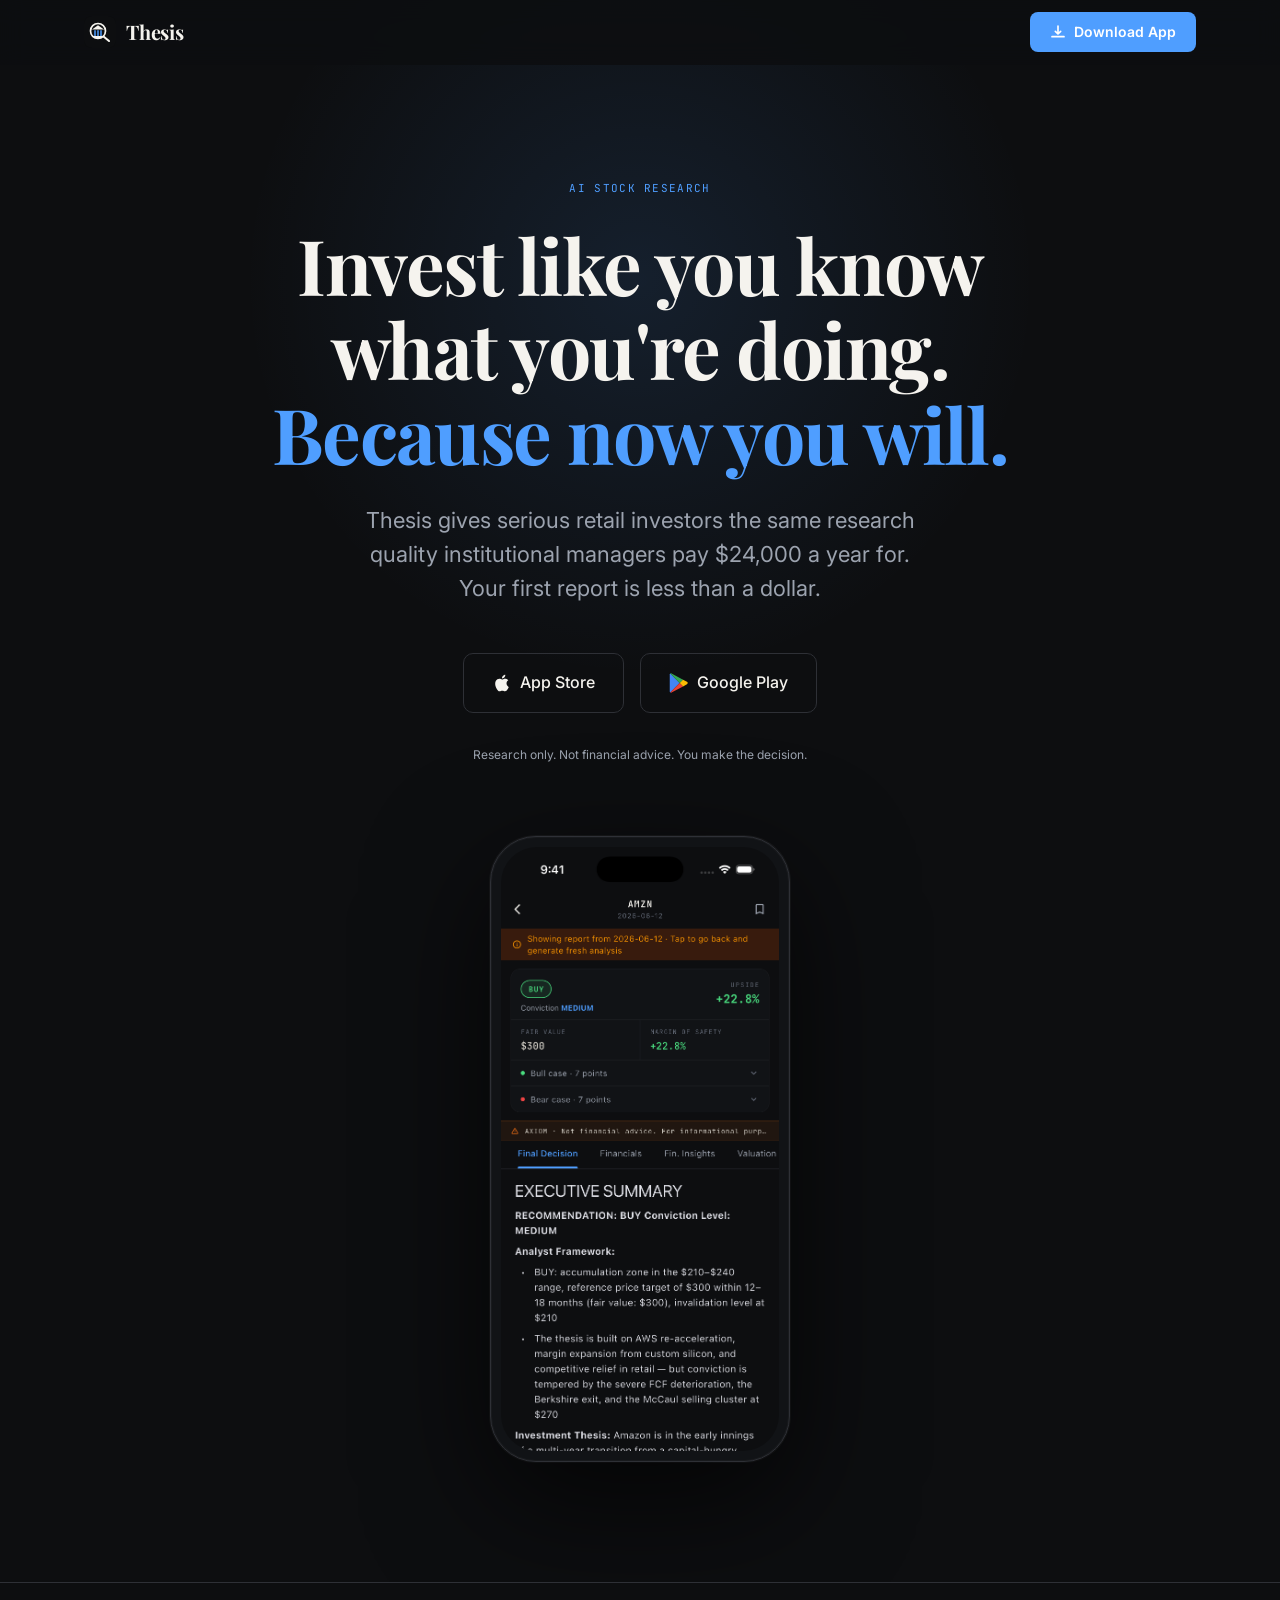
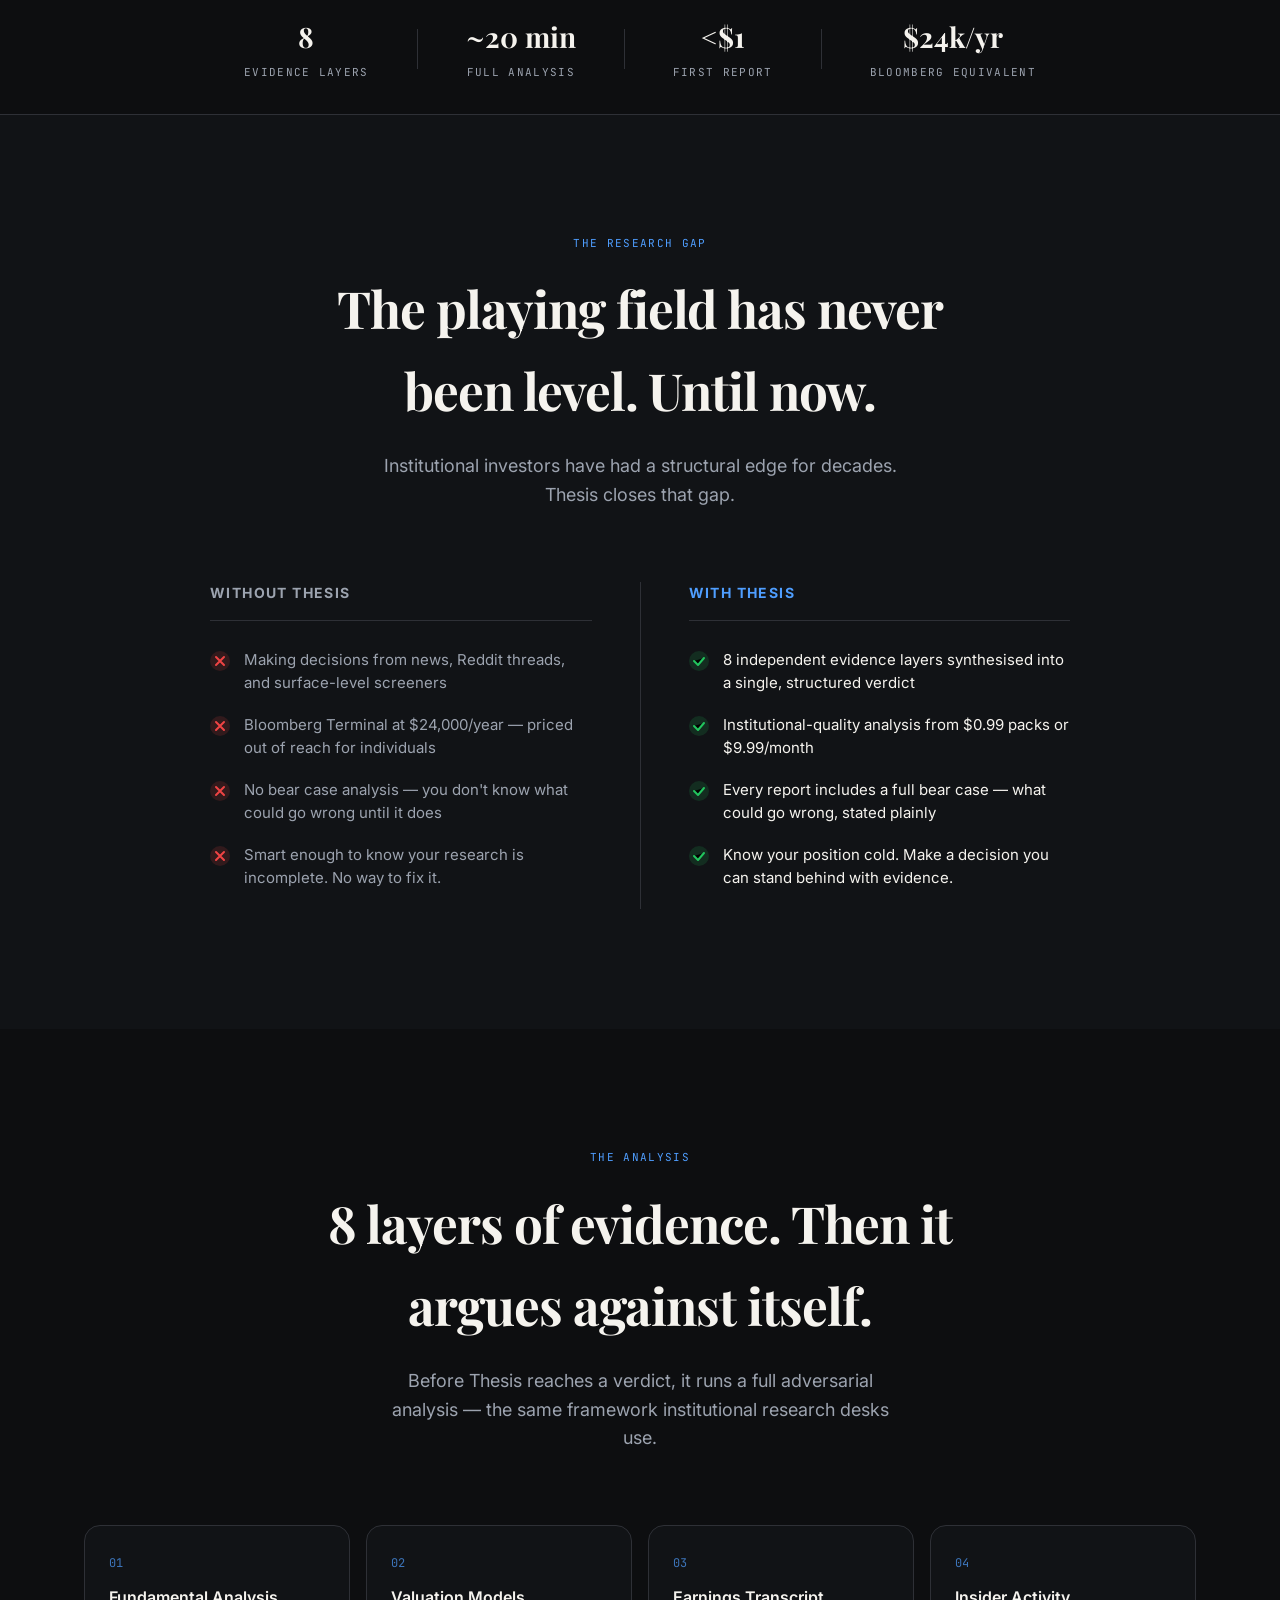
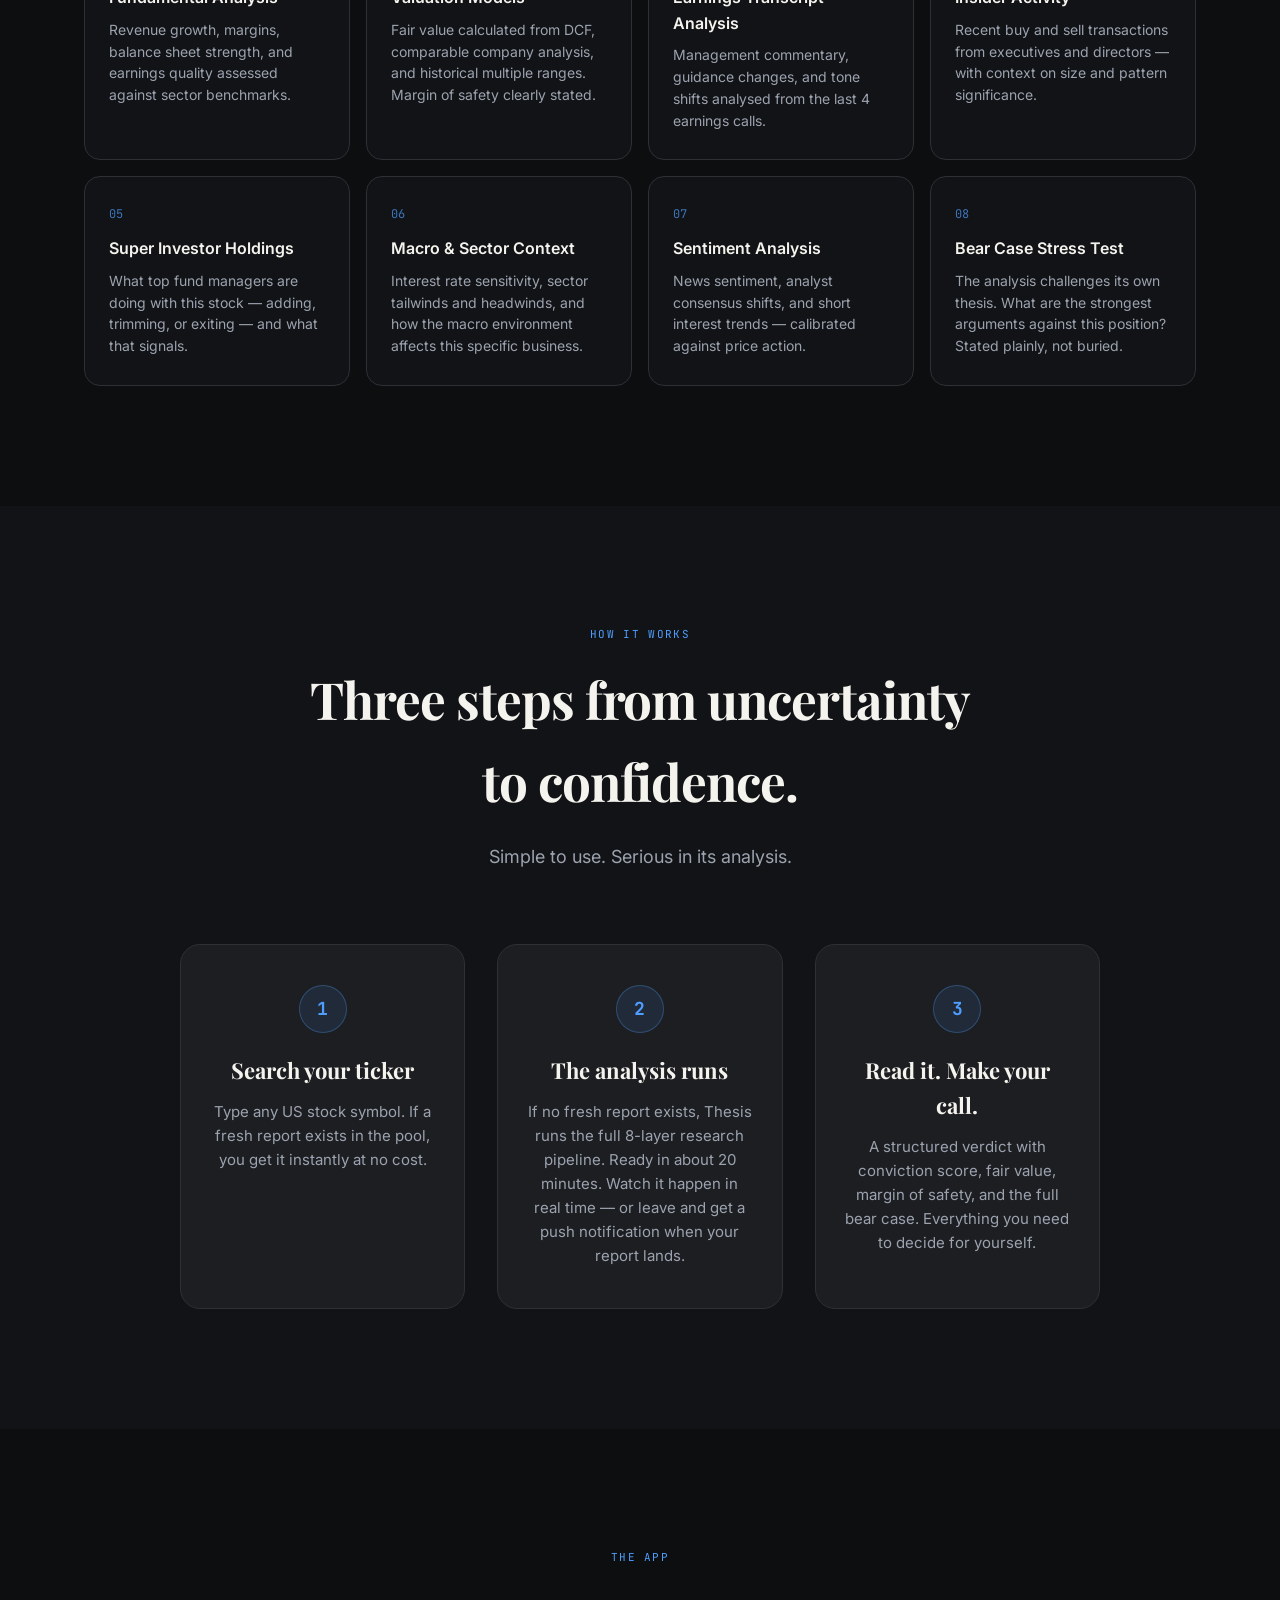
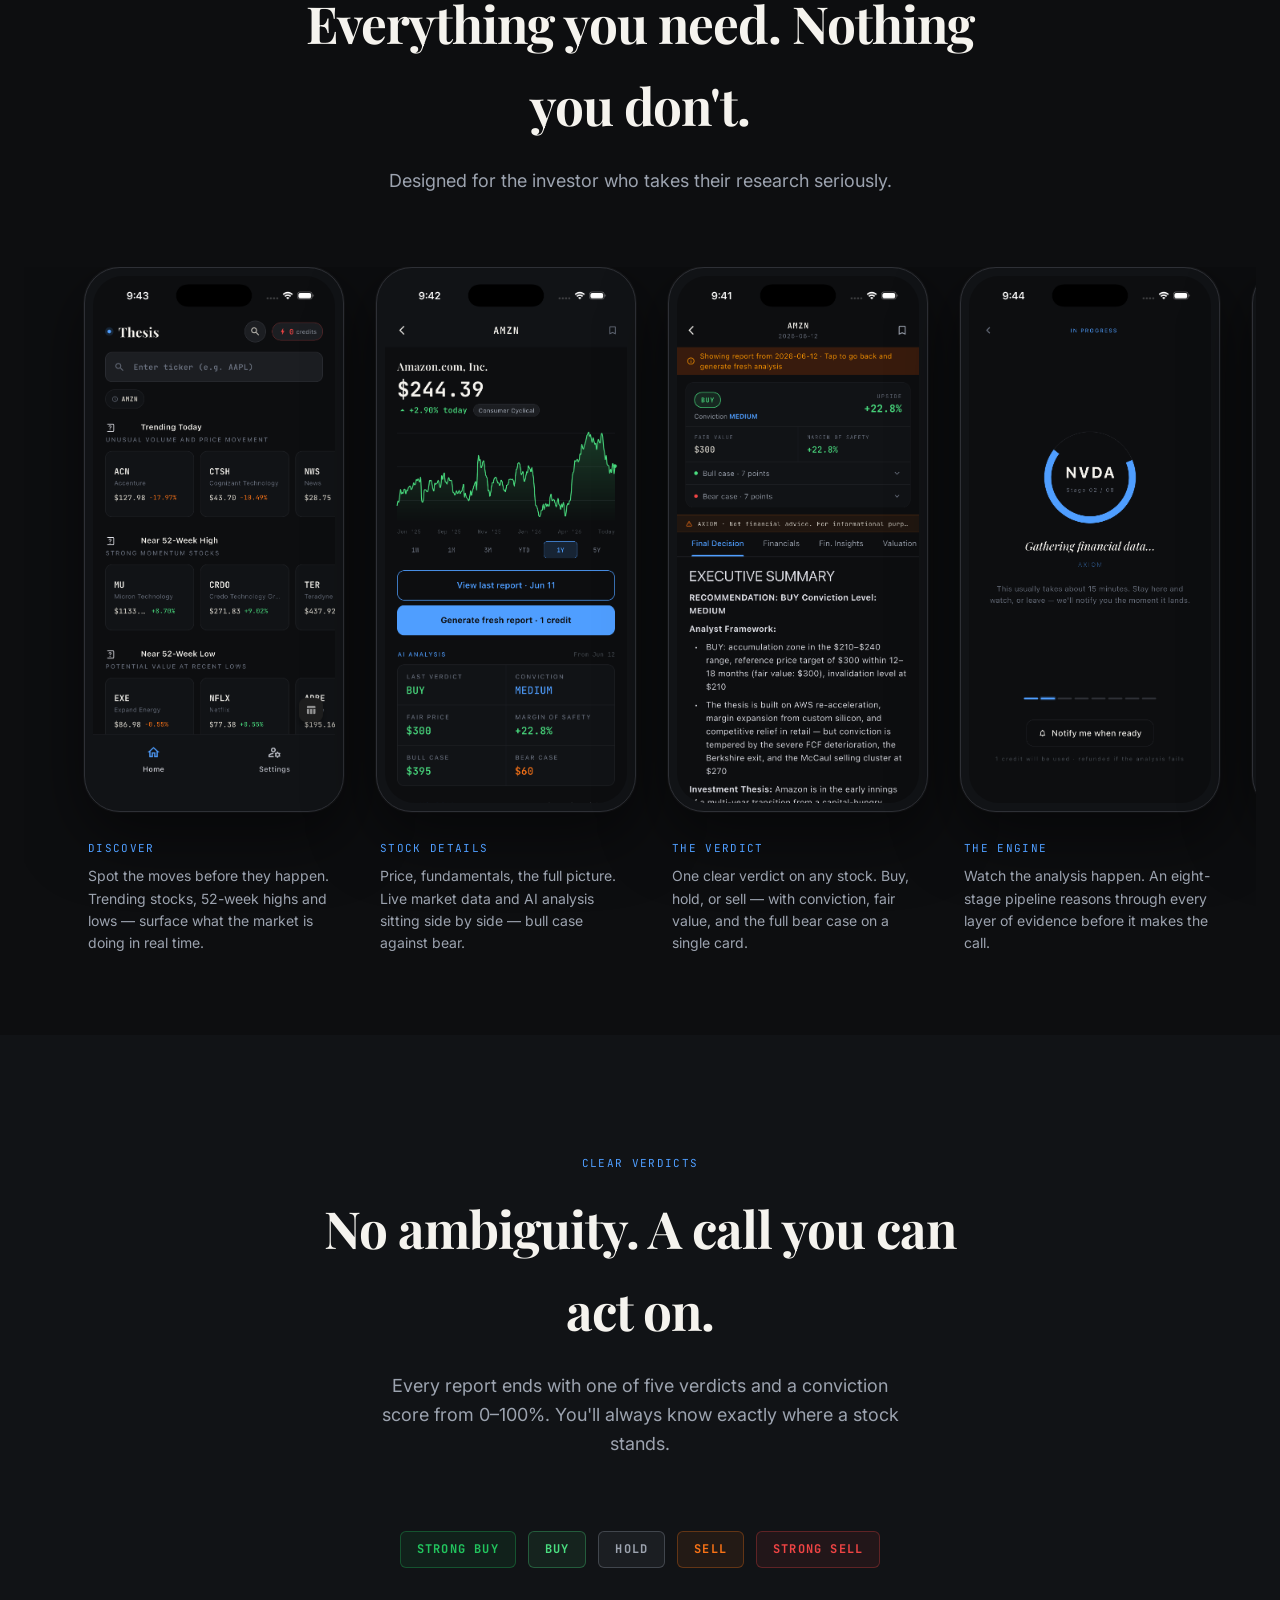
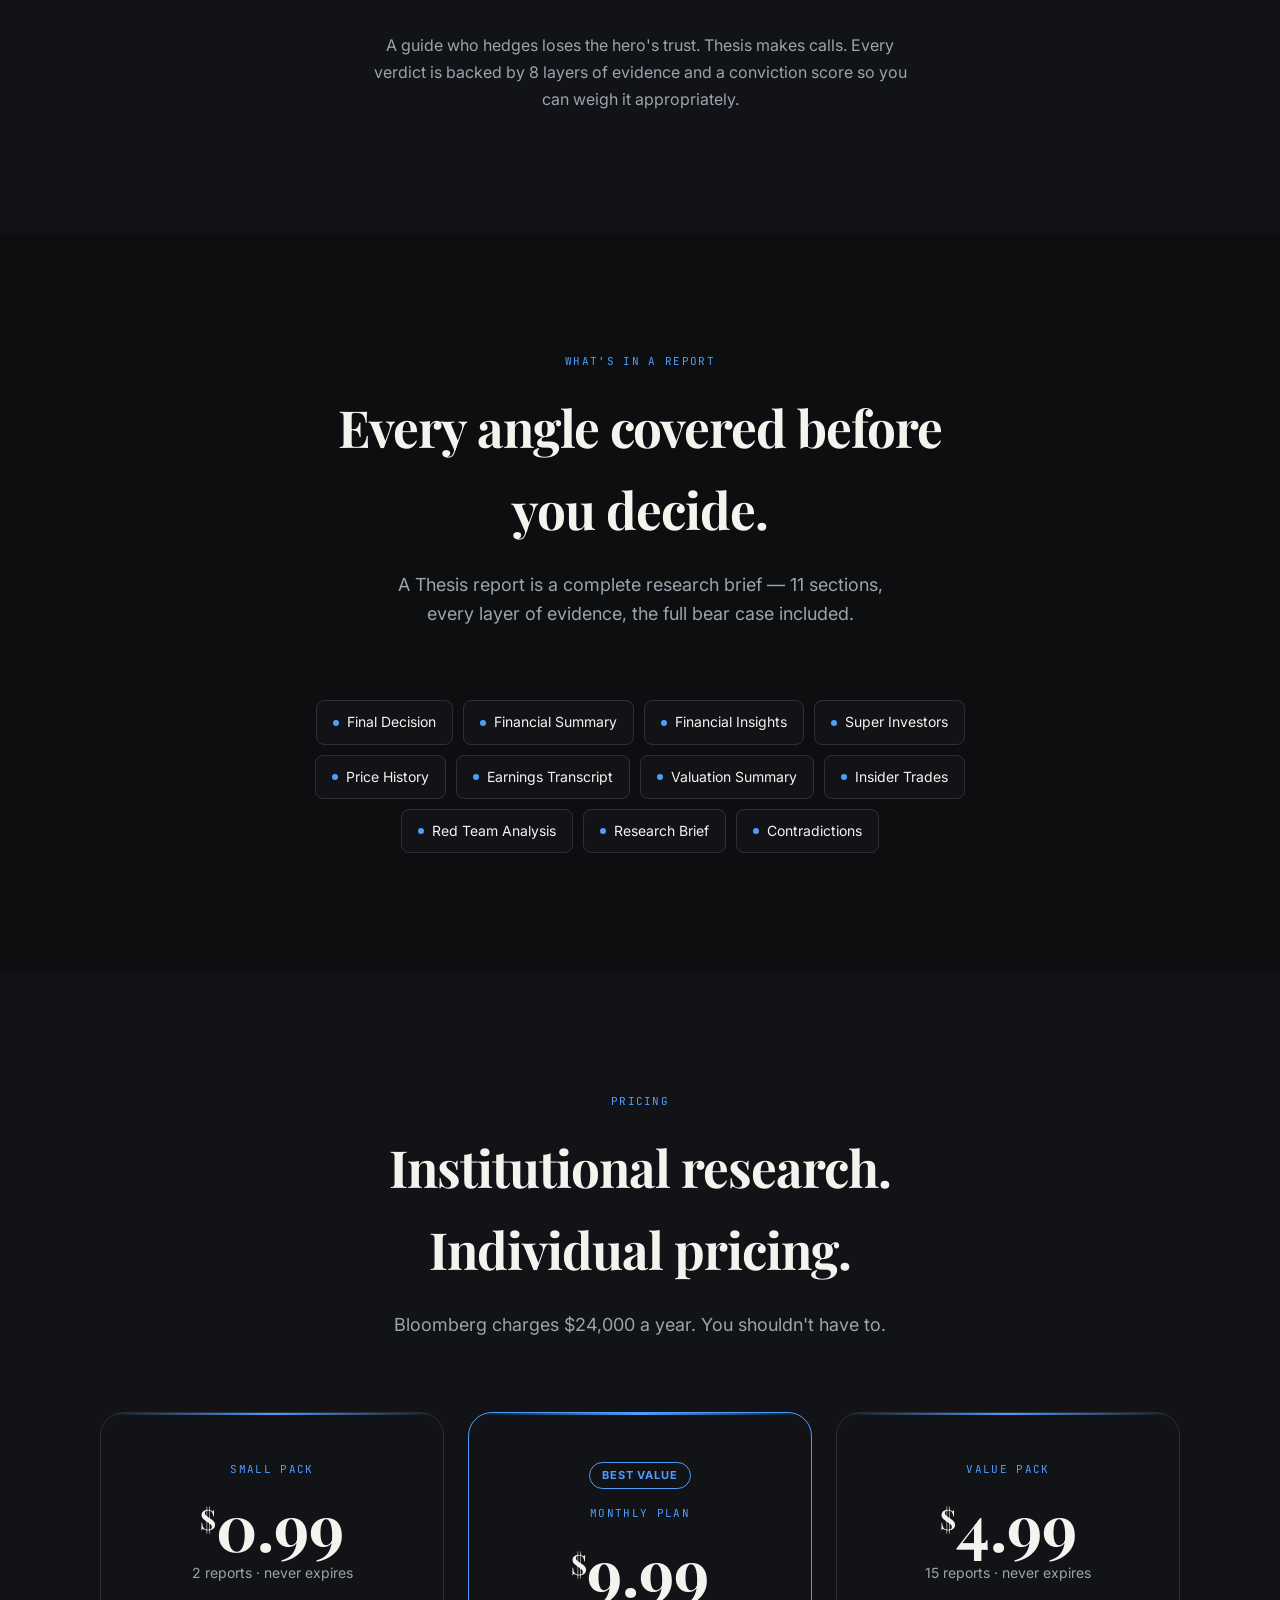
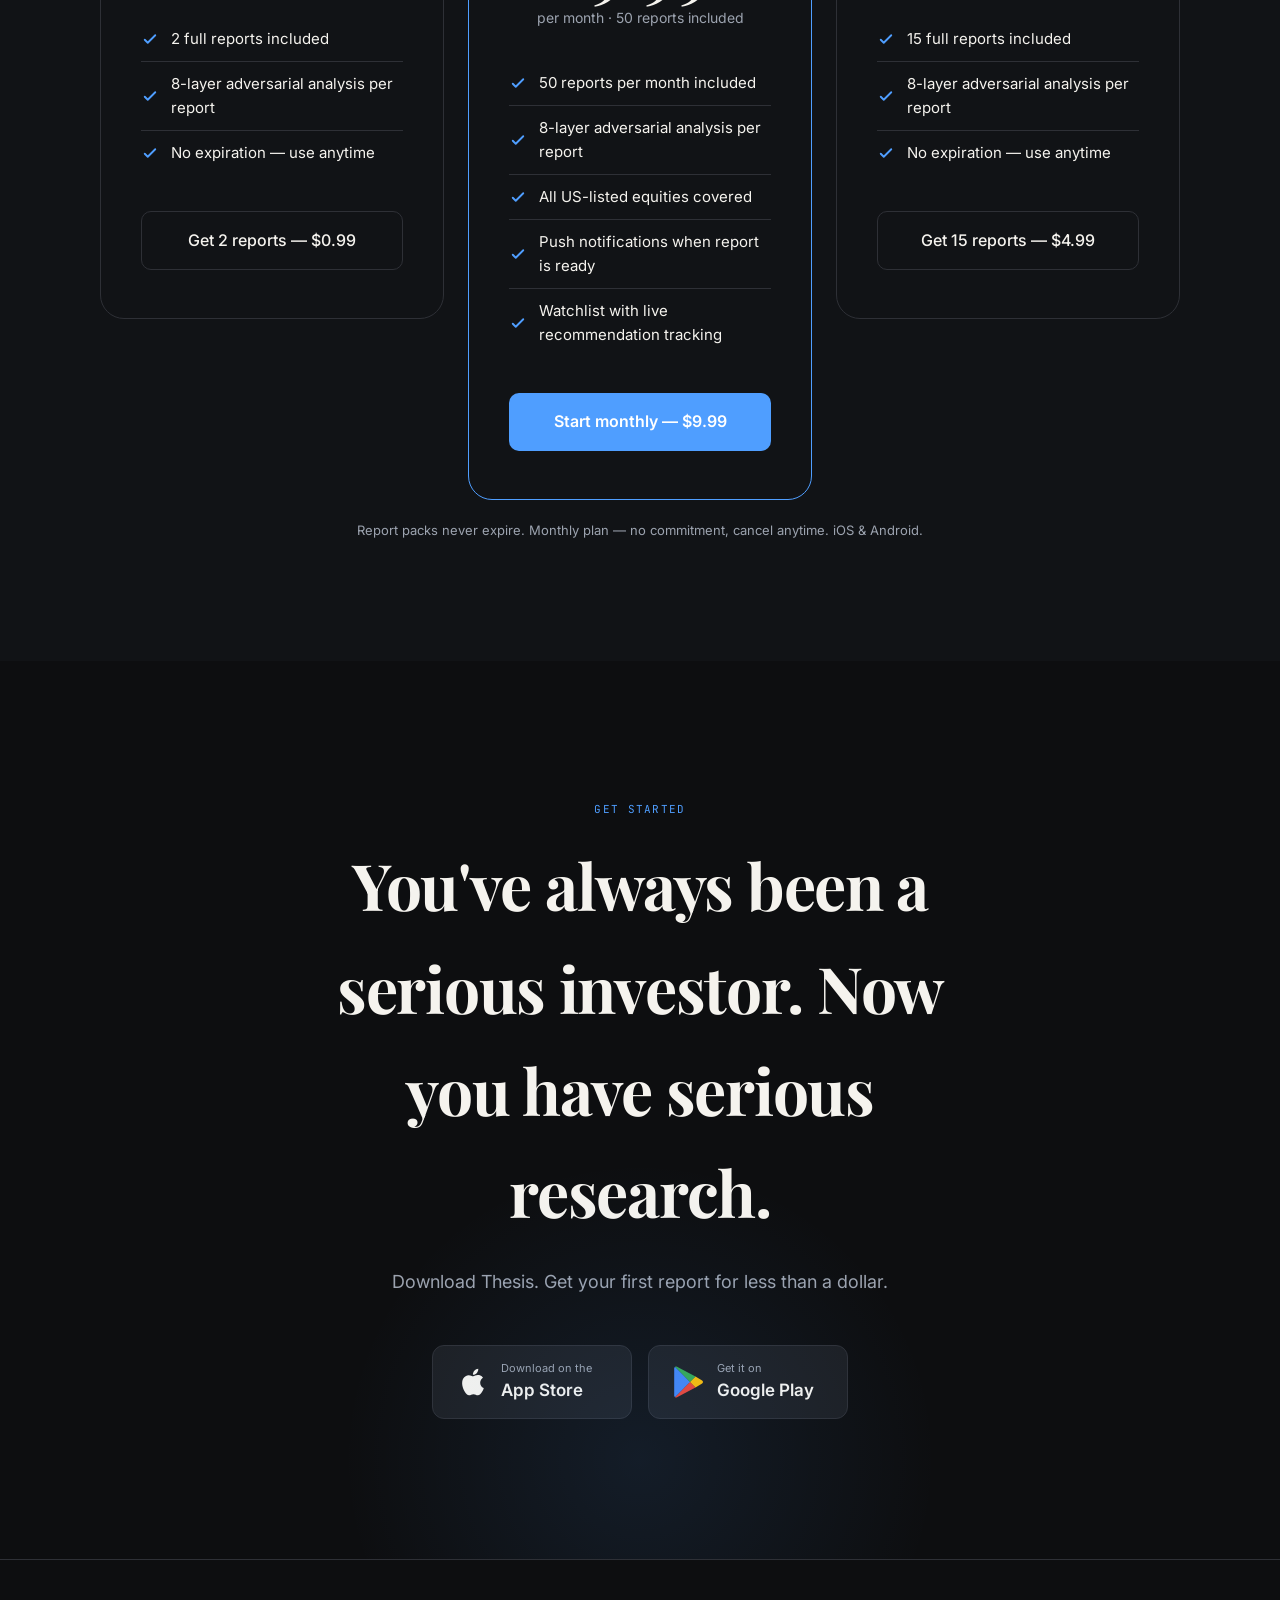
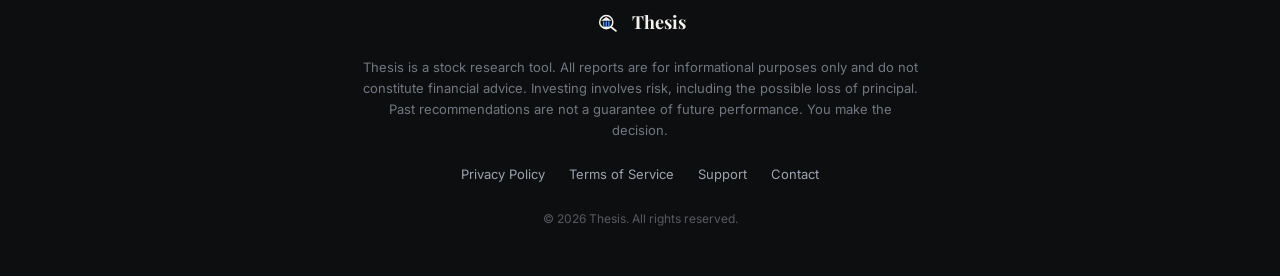
==== index.html @ 8ee2591d "Update email" ====
<!DOCTYPE html>
<html lang="en">
<head>
  <meta charset="UTF-8" />
  <meta name="viewport" content="width=device-width, initial-scale=1.0" />

  <!-- SEO -->
  <title>Thesis — AI Stock Research</title>
  <meta name="description" content="Institutional-quality stock research for serious retail investors. 8 layers of evidence. Clear verdict. Your first report for less than a dollar." />
  <meta name="keywords" content="stock research app, AI stock analysis, equity research, fundamental analysis, stock ratings, investing app" />
  <link rel="canonical" href="https://yourusername.github.io/thesis-app/" />

  <!-- Open Graph -->
  <meta property="og:type"        content="website" />
  <meta property="og:title"       content="Thesis — AI Stock Research" />
  <meta property="og:description" content="The research tool serious investors have been waiting for. Institutional-quality analysis, at a price that makes sense." />
  <meta property="og:image"       content="assets/og-image.png" />

  <!-- Twitter Card -->
  <meta name="twitter:card"        content="summary_large_image" />
  <meta name="twitter:title"       content="Thesis — AI Stock Research" />
  <meta name="twitter:description" content="8 layers of evidence. Clear BUY/SELL verdict. Your first report for less than a dollar." />

  <!-- Fonts -->
  <link rel="preconnect" href="https://fonts.googleapis.com" />
  <link rel="preconnect" href="https://fonts.gstatic.com" crossorigin />
  <link href="https://fonts.googleapis.com/css2?family=Playfair+Display:wght@700&family=Inter:wght@400;500;600&family=JetBrains+Mono:wght@400;600;700&display=swap" rel="stylesheet" />

  <!-- Styles -->
  <link rel="stylesheet" href="style.css" />

  <!-- Favicon (inline SVG as data URI) -->
  <link rel="icon" type="image/svg+xml" href="assets/favicon.svg" />
</head>
<body>

  <!-- ═══════════════════════════════════ NAV ═══════════════════════════════════ -->
  <nav>
    <div class="nav-inner">
      <a href="#" class="nav-logo" aria-label="Thesis home">
        <img src="assets/app-icon.svg" class="logo-icon" alt="Thesis" width="32" height="32" />
        <span class="nav-wordmark">Thesis</span>
      </a>

      <a href="#download" class="nav-cta">
        <svg width="16" height="16" fill="none" viewBox="0 0 24 24" stroke="currentColor" stroke-width="2.5">
          <path d="M12 3v12m0 0-4-4m4 4 4-4M3 19h18" stroke-linecap="round" stroke-linejoin="round"/>
        </svg>
        <span>Download App</span>
      </a>
    </div>
  </nav>

  <!-- ═══════════════════════════════════ HERO ═══════════════════════════════════ -->
  <section class="hero">
    <div class="hero-glow" aria-hidden="true"></div>

    <div class="hero-label label animate-fade-up">AI Stock Research</div>

    <h1 class="animate-fade-up delay-1">
      Invest like you know<br />
      what you're doing.<br />
      <em>Because now you will.</em>
    </h1>

    <p class="hero-sub animate-fade-up delay-2">
      Thesis gives serious retail investors the same research quality
      institutional managers pay $24,000 a year for.
      Your first report is less than a dollar.
    </p>

    <div class="hero-actions animate-fade-up delay-3">
      <a href="https://apps.apple.com/us/app/thesis-ai-stock-research/id6782422725" class="btn-secondary">
        <svg width="20" height="20" viewBox="0 0 24 24" fill="#F5F3EE">
          <path d="M18.71 19.5c-.83 1.24-1.71 2.45-3.05 2.47-1.34.03-1.77-.79-3.29-.79-1.53 0-2 .77-3.27.82-1.31.05-2.3-1.32-3.14-2.53C4.25 17 2.94 12.45 4.7 9.39c.87-1.52 2.43-2.48 4.12-2.51 1.28-.02 2.5.87 3.29.87.78 0 2.26-1.07 3.8-.91.65.03 2.47.26 3.64 1.98-.09.06-2.17 1.28-2.15 3.81.03 3.02 2.65 4.03 2.68 4.04-.03.07-.42 1.44-1.38 2.83M13 3.5c.73-.83 1.94-1.46 2.94-1.5.13 1.17-.34 2.35-1.04 3.19-.69.85-1.83 1.51-2.95 1.42-.15-1.15.41-2.35 1.05-3.11z"/>
        </svg>
        App Store
      </a>
      <a href="https://play.google.com/store/apps/details?id=com.stockanalyzer.stock_analyzer_ai" class="btn-secondary">
        <svg width="20" height="20" viewBox="0 0 24 24" fill="none" xmlns="http://www.w3.org/2000/svg">
          <path d="M1.57 0.55C1.15 0.8 0.88 1.25 0.88 1.8V22.2C0.88 22.75 1.15 23.2 1.57 23.45L12.75 12.12V11.88L1.57 0.55Z" fill="#4285F4"/>
          <path d="M16.75 16.12L12.75 12.12V11.88L16.75 7.88L16.87 7.95L21.55 10.62C22.82 11.35 22.82 12.65 21.55 13.38L16.87 16.05L16.75 16.12Z" fill="#FBBC04"/>
          <path d="M16.87 16.05L12.75 12L1.57 23.45C1.98 23.7 2.52 23.68 3.02 23.39L16.87 16.05Z" fill="#EA4335"/>
          <path d="M16.87 7.95L3.02 0.61C2.52 0.32 1.98 0.3 1.57 0.55L12.75 12L16.87 7.95Z" fill="#34A853"/>
        </svg>
        Google Play
      </a>
    </div>

    <p class="hero-disclaimer animate-fade-up delay-4">
      Research only. Not financial advice. You make the decision.
    </p>

    <!-- Hero Screenshot -->
    <div class="hero-mockup animate-fade-up delay-4">
      <div class="phone-frame">
        <img
          src="assets/screen-01-verdict.png"
          alt="Thesis app — verdict screen showing AMZN BUY with conviction score and fair value"
          class="hero-screenshot"
        />
      </div>
    </div>
  </section>

  <!-- ═══════════════════════════════ PROOF BAND ═══════════════════════════════ -->
  <div class="proof-band">
    <div class="proof-inner">
      <div class="proof-item">
        <div class="proof-value">8</div>
        <div class="label">Evidence Layers</div>
      </div>
      <div class="proof-divider"></div>
      <div class="proof-item">
        <div class="proof-value">~20 min</div>
        <div class="label">Full Analysis</div>
      </div>
      <div class="proof-divider"></div>
      <div class="proof-item">
        <div class="proof-value">&lt;$1</div>
        <div class="label">First Report</div>
      </div>
      <div class="proof-divider"></div>
      <div class="proof-item">
        <div class="proof-value">$24k/yr</div>
        <div class="label">Bloomberg Equivalent</div>
      </div>
    </div>
  </div>

  <!-- ═══════════════════════════════ PROBLEM ═══════════════════════════════ -->
  <section class="problem">
    <div class="container">
      <div class="section-header">
        <div class="label">The Research Gap</div>
        <h2>The playing field has never been level. Until now.</h2>
        <p>Institutional investors have had a structural edge for decades. Thesis closes that gap.</p>
      </div>

      <div class="comparison-grid">
        <div class="comparison-col bad">
          <h3>Without Thesis</h3>

          <div class="comparison-item">
            <svg class="comparison-icon" viewBox="0 0 20 20" fill="#EF4444">
              <circle cx="10" cy="10" r="10" opacity="0.15"/>
              <path d="M6 6l8 8M14 6l-8 8" stroke="#EF4444" stroke-width="2" stroke-linecap="round"/>
            </svg>
            <p>Making decisions from news, Reddit threads, and surface-level screeners</p>
          </div>

          <div class="comparison-item">
            <svg class="comparison-icon" viewBox="0 0 20 20" fill="#EF4444">
              <circle cx="10" cy="10" r="10" opacity="0.15"/>
              <path d="M6 6l8 8M14 6l-8 8" stroke="#EF4444" stroke-width="2" stroke-linecap="round"/>
            </svg>
            <p>Bloomberg Terminal at $24,000/year — priced out of reach for individuals</p>
          </div>

          <div class="comparison-item">
            <svg class="comparison-icon" viewBox="0 0 20 20" fill="#EF4444">
              <circle cx="10" cy="10" r="10" opacity="0.15"/>
              <path d="M6 6l8 8M14 6l-8 8" stroke="#EF4444" stroke-width="2" stroke-linecap="round"/>
            </svg>
            <p>No bear case analysis — you don't know what could go wrong until it does</p>
          </div>

          <div class="comparison-item">
            <svg class="comparison-icon" viewBox="0 0 20 20" fill="#EF4444">
              <circle cx="10" cy="10" r="10" opacity="0.15"/>
              <path d="M6 6l8 8M14 6l-8 8" stroke="#EF4444" stroke-width="2" stroke-linecap="round"/>
            </svg>
            <p>Smart enough to know your research is incomplete. No way to fix it.</p>
          </div>
        </div>

        <div class="comparison-divider"></div>

        <div class="comparison-col good">
          <h3>With Thesis</h3>

          <div class="comparison-item">
            <svg class="comparison-icon" viewBox="0 0 20 20">
              <circle cx="10" cy="10" r="10" fill="#22C55E" opacity="0.15"/>
              <path d="M5 10l4 4 6-7" stroke="#22C55E" stroke-width="2" stroke-linecap="round" stroke-linejoin="round"/>
            </svg>
            <p>8 independent evidence layers synthesised into a single, structured verdict</p>
          </div>

          <div class="comparison-item">
            <svg class="comparison-icon" viewBox="0 0 20 20">
              <circle cx="10" cy="10" r="10" fill="#22C55E" opacity="0.15"/>
              <path d="M5 10l4 4 6-7" stroke="#22C55E" stroke-width="2" stroke-linecap="round" stroke-linejoin="round"/>
            </svg>
            <p>Institutional-quality analysis from $0.99 packs or $9.99/month</p>
          </div>

          <div class="comparison-item">
            <svg class="comparison-icon" viewBox="0 0 20 20">
              <circle cx="10" cy="10" r="10" fill="#22C55E" opacity="0.15"/>
              <path d="M5 10l4 4 6-7" stroke="#22C55E" stroke-width="2" stroke-linecap="round" stroke-linejoin="round"/>
            </svg>
            <p>Every report includes a full bear case — what could go wrong, stated plainly</p>
          </div>

          <div class="comparison-item">
            <svg class="comparison-icon" viewBox="0 0 20 20">
              <circle cx="10" cy="10" r="10" fill="#22C55E" opacity="0.15"/>
              <path d="M5 10l4 4 6-7" stroke="#22C55E" stroke-width="2" stroke-linecap="round" stroke-linejoin="round"/>
            </svg>
            <p>Know your position cold. Make a decision you can stand behind with evidence.</p>
          </div>
        </div>
      </div>
    </div>
  </section>

  <!-- ═══════════════════════════════ LAYERS ═══════════════════════════════ -->
  <section>
    <div class="container">
      <div class="section-header">
        <div class="label">The Analysis</div>
        <h2>8 layers of evidence. Then it argues against itself.</h2>
        <p>Before Thesis reaches a verdict, it runs a full adversarial analysis — the same framework institutional research desks use.</p>
      </div>

      <div class="layers-grid">
        <div class="layer-card">
          <div class="layer-number">01</div>
          <h3>Fundamental Analysis</h3>
          <p>Revenue growth, margins, balance sheet strength, and earnings quality assessed against sector benchmarks.</p>
        </div>
        <div class="layer-card">
          <div class="layer-number">02</div>
          <h3>Valuation Models</h3>
          <p>Fair value calculated from DCF, comparable company analysis, and historical multiple ranges. Margin of safety clearly stated.</p>
        </div>
        <div class="layer-card">
          <div class="layer-number">03</div>
          <h3>Earnings Transcript Analysis</h3>
          <p>Management commentary, guidance changes, and tone shifts analysed from the last 4 earnings calls.</p>
        </div>
        <div class="layer-card">
          <div class="layer-number">04</div>
          <h3>Insider Activity</h3>
          <p>Recent buy and sell transactions from executives and directors — with context on size and pattern significance.</p>
        </div>
        <div class="layer-card">
          <div class="layer-number">05</div>
          <h3>Super Investor Holdings</h3>
          <p>What top fund managers are doing with this stock — adding, trimming, or exiting — and what that signals.</p>
        </div>
        <div class="layer-card">
          <div class="layer-number">06</div>
          <h3>Macro &amp; Sector Context</h3>
          <p>Interest rate sensitivity, sector tailwinds and headwinds, and how the macro environment affects this specific business.</p>
        </div>
        <div class="layer-card">
          <div class="layer-number">07</div>
          <h3>Sentiment Analysis</h3>
          <p>News sentiment, analyst consensus shifts, and short interest trends — calibrated against price action.</p>
        </div>
        <div class="layer-card">
          <div class="layer-number">08</div>
          <h3>Bear Case Stress Test</h3>
          <p>The analysis challenges its own thesis. What are the strongest arguments against this position? Stated plainly, not buried.</p>
        </div>
      </div>
    </div>
  </section>

  <!-- ═══════════════════════════════ HOW IT WORKS ═══════════════════════════════ -->
  <section class="how-it-works">
    <div class="container">
      <div class="section-header">
        <div class="label">How It Works</div>
        <h2>Three steps from uncertainty to confidence.</h2>
        <p>Simple to use. Serious in its analysis.</p>
      </div>

      <div class="steps">
        <div class="step">
          <div class="step-number">1</div>
          <h3>Search your ticker</h3>
          <p>Type any US stock symbol. If a fresh report exists in the pool, you get it instantly at no cost.</p>
        </div>
        <div class="step">
          <div class="step-number">2</div>
          <h3>The analysis runs</h3>
          <p>If no fresh report exists, Thesis runs the full 8-layer research pipeline. Ready in about 20 minutes. Watch it happen in real time — or leave and get a push notification when your report lands.</p>
        </div>
        <div class="step">
          <div class="step-number">3</div>
          <h3>Read it. Make your call.</h3>
          <p>A structured verdict with conviction score, fair value, margin of safety, and the full bear case. Everything you need to decide for yourself.</p>
        </div>
      </div>
    </div>
  </section>

  <!-- ═══════════════════════════════ SCREENSHOTS ═══════════════════════════════ -->
  <section class="screenshots-section">
    <div class="container">
      <div class="section-header">
        <div class="label">The App</div>
        <h2>Everything you need. Nothing you don't.</h2>
        <p>Designed for the investor who takes their research seriously.</p>
      </div>
    </div>

    <div class="screenshots-scroll-outer">
      <div class="screenshots-track">

        <div class="screenshot-item">
          <div class="screenshot-phone">
            <img
              src="assets/screen-04-discover.png"
              alt="Home screen — trending stocks, 52-week highs and lows"
            />
          </div>
          <div class="screenshot-caption">
            <div class="label">Discover</div>
            <p>Spot the moves before they happen. Trending stocks, 52-week highs and lows — surface what the market is doing in real time.</p>
          </div>
        </div>

        <div class="screenshot-item">
          <div class="screenshot-phone">
            <img
              src="assets/screen-02-details.png"
              alt="Stock details — AMZN price chart with AI analysis summary"
            />
          </div>
          <div class="screenshot-caption">
            <div class="label">Stock Details</div>
            <p>Price, fundamentals, the full picture. Live market data and AI analysis sitting side by side — bull case against bear.</p>
          </div>
        </div>

        <div class="screenshot-item">
          <div class="screenshot-phone">
            <img
              src="assets/screen-01-verdict.png"
              alt="Verdict screen — AMZN BUY with conviction score, fair value, and margin of safety"
            />
          </div>
          <div class="screenshot-caption">
            <div class="label">The Verdict</div>
            <p>One clear verdict on any stock. Buy, hold, or sell — with conviction, fair value, and the full bear case on a single card.</p>
          </div>
        </div>

        <div class="screenshot-item">
          <div class="screenshot-phone">
            <img
              src="assets/screen-05-pipeline.png"
              alt="Pipeline screen — 8-stage analysis running for NVDA"
            />
          </div>
          <div class="screenshot-caption">
            <div class="label">The Engine</div>
            <p>Watch the analysis happen. An eight-stage pipeline reasons through every layer of evidence before it makes the call.</p>
          </div>
        </div>

        <div class="screenshot-item">
          <div class="screenshot-phone">
            <img
              src="assets/screen-03-queue.png"
              alt="Reports in progress — multiple tickers queued and ready"
            />
          </div>
          <div class="screenshot-caption">
            <div class="label">Your Queue</div>
            <p>Queue it. We'll notify you when it's ready. Run reports on any ticker and come back when the analysis lands.</p>
          </div>
        </div>

      </div>
    </div>
  </section>

  <!-- ═══════════════════════════════ VERDICT ═══════════════════════════════ -->
  <section class="verdicts">
    <div class="container">
      <div class="section-header">
        <div class="label">Clear Verdicts</div>
        <h2>No ambiguity. A call you can act on.</h2>
        <p>Every report ends with one of five verdicts and a conviction score from 0–100%. You'll always know exactly where a stock stands.</p>
      </div>

      <div class="verdict-grid">
        <div class="verdict-badge strong-buy">STRONG BUY</div>
        <div class="verdict-badge buy">BUY</div>
        <div class="verdict-badge hold">HOLD</div>
        <div class="verdict-badge sell">SELL</div>
        <div class="verdict-badge strong-sell">STRONG SELL</div>
      </div>

      <p class="verdict-description">
        A guide who hedges loses the hero's trust. Thesis makes calls.
        Every verdict is backed by 8 layers of evidence and a conviction score
        so you can weigh it appropriately.
      </p>
    </div>
  </section>

  <!-- ═══════════════════════════════ REPORT CONTENTS ═══════════════════════════════ -->
  <section>
    <div class="container">
      <div class="section-header">
        <div class="label">What's in a Report</div>
        <h2>Every angle covered before you decide.</h2>
        <p>A Thesis report is a complete research brief — 11 sections, every layer of evidence, the full bear case included.</p>
      </div>

      <div class="report-tabs">
        <div class="report-tab"><div class="tab-dot"></div> Final Decision</div>
        <div class="report-tab"><div class="tab-dot"></div> Financial Summary</div>
        <div class="report-tab"><div class="tab-dot"></div> Financial Insights</div>
        <div class="report-tab"><div class="tab-dot"></div> Super Investors</div>
        <div class="report-tab"><div class="tab-dot"></div> Price History</div>
        <div class="report-tab"><div class="tab-dot"></div> Earnings Transcript</div>
        <div class="report-tab"><div class="tab-dot"></div> Valuation Summary</div>
        <div class="report-tab"><div class="tab-dot"></div> Insider Trades</div>
        <div class="report-tab"><div class="tab-dot"></div> Red Team Analysis</div>
        <div class="report-tab"><div class="tab-dot"></div> Research Brief</div>
        <div class="report-tab"><div class="tab-dot"></div> Contradictions</div>
      </div>
    </div>
  </section>

  <!-- ═══════════════════════════════ PRICING ═══════════════════════════════ -->
  <section style="background: var(--surface);">
    <div class="container">
      <div class="section-header">
        <div class="label">Pricing</div>
        <h2>Institutional research. Individual pricing.</h2>
        <p>Bloomberg charges $24,000 a year. You shouldn't have to.</p>
      </div>

      <div class="pricing-grid">
        <div class="pricing-card">
          <div class="label">Small Pack</div>
          <div class="pricing-amount"><sup>$</sup>0.99</div>
          <div class="pricing-per">2 reports · never expires</div>

          <ul class="pricing-features">
            <li>
              <svg class="check-icon" width="18" height="18" fill="none" viewBox="0 0 24 24" stroke="currentColor" stroke-width="2.5">
                <path d="M5 13l4 4L19 7" stroke-linecap="round" stroke-linejoin="round"/>
              </svg>
              2 full reports included
            </li>
            <li>
              <svg class="check-icon" width="18" height="18" fill="none" viewBox="0 0 24 24" stroke="currentColor" stroke-width="2.5">
                <path d="M5 13l4 4L19 7" stroke-linecap="round" stroke-linejoin="round"/>
              </svg>
              8-layer adversarial analysis per report
            </li>
            <li>
              <svg class="check-icon" width="18" height="18" fill="none" viewBox="0 0 24 24" stroke="currentColor" stroke-width="2.5">
                <path d="M5 13l4 4L19 7" stroke-linecap="round" stroke-linejoin="round"/>
              </svg>
              No expiration — use anytime
            </li>
          </ul>

          <a href="#download" class="btn-secondary" style="width:100%; justify-content:center;">
            Get 2 reports — $0.99
          </a>
        </div>

        <div class="pricing-card featured">
          <div class="pricing-badge">Best Value</div>
          <div class="label">Monthly Plan</div>
          <div class="pricing-amount"><sup>$</sup>9.99</div>
          <div class="pricing-per">per month · 50 reports included</div>

          <ul class="pricing-features">
            <li>
              <svg class="check-icon" width="18" height="18" fill="none" viewBox="0 0 24 24" stroke="currentColor" stroke-width="2.5">
                <path d="M5 13l4 4L19 7" stroke-linecap="round" stroke-linejoin="round"/>
              </svg>
              50 reports per month included
            </li>
            <li>
              <svg class="check-icon" width="18" height="18" fill="none" viewBox="0 0 24 24" stroke="currentColor" stroke-width="2.5">
                <path d="M5 13l4 4L19 7" stroke-linecap="round" stroke-linejoin="round"/>
              </svg>
              8-layer adversarial analysis per report
            </li>
            <li>
              <svg class="check-icon" width="18" height="18" fill="none" viewBox="0 0 24 24" stroke="currentColor" stroke-width="2.5">
                <path d="M5 13l4 4L19 7" stroke-linecap="round" stroke-linejoin="round"/>
              </svg>
              All US-listed equities covered
            </li>
            <li>
              <svg class="check-icon" width="18" height="18" fill="none" viewBox="0 0 24 24" stroke="currentColor" stroke-width="2.5">
                <path d="M5 13l4 4L19 7" stroke-linecap="round" stroke-linejoin="round"/>
              </svg>
              Push notifications when report is ready
            </li>
            <li>
              <svg class="check-icon" width="18" height="18" fill="none" viewBox="0 0 24 24" stroke="currentColor" stroke-width="2.5">
                <path d="M5 13l4 4L19 7" stroke-linecap="round" stroke-linejoin="round"/>
              </svg>
              Watchlist with live recommendation tracking
            </li>
          </ul>

          <a href="#download" class="btn-primary" style="width:100%; justify-content:center;">
            Start monthly — $9.99
          </a>
        </div>

        <div class="pricing-card">
          <div class="label">Value Pack</div>
          <div class="pricing-amount"><sup>$</sup>4.99</div>
          <div class="pricing-per">15 reports · never expires</div>

          <ul class="pricing-features">
            <li>
              <svg class="check-icon" width="18" height="18" fill="none" viewBox="0 0 24 24" stroke="currentColor" stroke-width="2.5">
                <path d="M5 13l4 4L19 7" stroke-linecap="round" stroke-linejoin="round"/>
              </svg>
              15 full reports included
            </li>
            <li>
              <svg class="check-icon" width="18" height="18" fill="none" viewBox="0 0 24 24" stroke="currentColor" stroke-width="2.5">
                <path d="M5 13l4 4L19 7" stroke-linecap="round" stroke-linejoin="round"/>
              </svg>
              8-layer adversarial analysis per report
            </li>
            <li>
              <svg class="check-icon" width="18" height="18" fill="none" viewBox="0 0 24 24" stroke="currentColor" stroke-width="2.5">
                <path d="M5 13l4 4L19 7" stroke-linecap="round" stroke-linejoin="round"/>
              </svg>
              No expiration — use anytime
            </li>
          </ul>

          <a href="#download" class="btn-secondary" style="width:100%; justify-content:center;">
            Get 15 reports — $4.99
          </a>
        </div>
      </div>

      <p class="pricing-note" style="text-align:center;">Report packs never expire. Monthly plan — no commitment, cancel anytime. iOS &amp; Android.</p>
    </div>
  </section>

  <!-- ═══════════════════════════════ FINAL CTA ═══════════════════════════════ -->
  <section class="cta-section" id="download">
    <div class="cta-glow" aria-hidden="true"></div>
    <div class="container">
      <div class="label">Get Started</div>
      <h2>You've always been a serious investor. Now you have serious research.</h2>
      <p>Download Thesis. Get your first report for less than a dollar.</p>

      <div class="store-buttons">
        <a href="https://apps.apple.com/us/app/thesis-ai-stock-research/id6782422725" class="store-btn">
          <svg width="32" height="32" viewBox="0 0 24 24" fill="#F5F3EE">
            <path d="M18.71 19.5c-.83 1.24-1.71 2.45-3.05 2.47-1.34.03-1.77-.79-3.29-.79-1.53 0-2 .77-3.27.82-1.31.05-2.3-1.32-3.14-2.53C4.25 17 2.94 12.45 4.7 9.39c.87-1.52 2.43-2.48 4.12-2.51 1.28-.02 2.5.87 3.29.87.78 0 2.26-1.07 3.8-.91.65.03 2.47.26 3.64 1.98-.09.06-2.17 1.28-2.15 3.81.03 3.02 2.65 4.03 2.68 4.04-.03.07-.42 1.44-1.38 2.83M13 3.5c.73-.83 1.94-1.46 2.94-1.5.13 1.17-.34 2.35-1.04 3.19-.69.85-1.83 1.51-2.95 1.42-.15-1.15.41-2.35 1.05-3.11z"/>
          </svg>
          <div class="store-btn-text">
            <span class="store-btn-sub">Download on the</span>
            <span class="store-btn-name">App Store</span>
          </div>
        </a>

        <a href="https://play.google.com/store/apps/details?id=com.stockanalyzer.stock_analyzer_ai" class="store-btn">
          <svg width="32" height="32" viewBox="0 0 24 24" fill="none" xmlns="http://www.w3.org/2000/svg">
            <path d="M1.57 0.55C1.15 0.8 0.88 1.25 0.88 1.8V22.2C0.88 22.75 1.15 23.2 1.57 23.45L12.75 12.12V11.88L1.57 0.55Z" fill="#4285F4"/>
            <path d="M16.75 16.12L12.75 12.12V11.88L16.75 7.88L16.87 7.95L21.55 10.62C22.82 11.35 22.82 12.65 21.55 13.38L16.87 16.05L16.75 16.12Z" fill="#FBBC04"/>
            <path d="M16.87 16.05L12.75 12L1.57 23.45C1.98 23.7 2.52 23.68 3.02 23.39L16.87 16.05Z" fill="#EA4335"/>
            <path d="M16.87 7.95L3.02 0.61C2.52 0.32 1.98 0.3 1.57 0.55L12.75 12L16.87 7.95Z" fill="#34A853"/>
          </svg>
          <div class="store-btn-text">
            <span class="store-btn-sub">Get it on</span>
            <span class="store-btn-name">Google Play</span>
          </div>
        </a>
      </div>
    </div>
  </section>

  <!-- ═══════════════════════════════ FOOTER ═══════════════════════════════ -->
  <footer>
    <div class="footer-inner">
      <div class="footer-logo">
        <img src="assets/app-icon.svg" alt="Thesis" width="28" height="28" />
        <span>Thesis</span>
      </div>

      <p class="footer-disclaimer">
        Thesis is a stock research tool. All reports are for informational
        purposes only and do not constitute financial advice. Investing involves
        risk, including the possible loss of principal. Past recommendations are
        not a guarantee of future performance. You make the decision.
      </p>

      <div class="footer-links">
        <a href="#">Privacy Policy</a>
        <a href="#">Terms of Service</a>
        <a href="#">Support</a>
        <a href="mailto:investormind.stock@gmail.com">Contact</a>
      </div>

      <p class="footer-copy">&copy; 2026 Thesis. All rights reserved.</p>
    </div>
  </footer>

  <script src="script.js"></script>
</body>
</html>
---- style.css ----
/* ============================================================
   THESIS — Marketing Site Styles
   Brand: Obsidian dark, Ivory text, Signal Blue accents
   ============================================================ */

:root {
  --obsidian:    #0D0E10;
  --surface:     #111316;
  --raised:      #1C1E22;
  --border:      #2E3036;
  --muted:       #9CA3AF;
  --ivory:       #F5F3EE;
  --signal-blue: #4F9EFF;
  --blue-deep:   #185FA5;
  --green-strong:#22C55E;
  --green-buy:   #4ADE80;
  --orange-sell: #F97316;
  --red-strong:  #EF4444;

  --font-display: 'Playfair Display', Georgia, serif;
  --font-ui:      'Inter', -apple-system, BlinkMacSystemFont, 'Segoe UI', sans-serif;
  --font-mono:    'JetBrains Mono', 'Fira Code', 'Courier New', monospace;

  --max-width: 1160px;
  --section-pad: 120px 24px;
}

/* ── Reset ── */
*, *::before, *::after { box-sizing: border-box; margin: 0; padding: 0; }
html { scroll-behavior: smooth; }

body {
  background: var(--obsidian);
  color: var(--ivory);
  font-family: var(--font-ui);
  font-size: 16px;
  line-height: 1.6;
  -webkit-font-smoothing: antialiased;
}

img, svg { display: block; }
a { color: inherit; text-decoration: none; }

/* ── Utility ── */
.container {
  max-width: var(--max-width);
  margin: 0 auto;
  padding: 0 24px;
}

.label {
  font-family: var(--font-mono);
  font-size: 11px;
  letter-spacing: 0.12em;
  text-transform: uppercase;
  color: var(--signal-blue);
}

/* ── NAV ── */
nav {
  position: fixed;
  top: 0; left: 0; right: 0;
  z-index: 100;
  background: rgba(13, 14, 16, 0.88);
  backdrop-filter: blur(12px);
  -webkit-backdrop-filter: blur(12px);
  border-bottom: 1px solid transparent;
  transition: border-color 0.3s;
}
nav.scrolled { border-color: var(--border); }

.nav-inner {
  display: flex;
  align-items: center;
  justify-content: space-between;
  height: 64px;
  max-width: var(--max-width);
  margin: 0 auto;
  padding: 0 24px;
}

.nav-logo {
  display: flex;
  align-items: center;
  gap: 10px;
}

.logo-icon {
  width: 32px;
  height: 32px;
}

.nav-wordmark {
  font-family: var(--font-display);
  font-size: 20px;
  font-weight: 700;
  color: var(--ivory);
  letter-spacing: -0.01em;
}

.nav-cta {
  display: inline-flex;
  align-items: center;
  gap: 8px;
  background: var(--signal-blue);
  color: #fff;
  font-size: 14px;
  font-weight: 600;
  padding: 9px 20px;
  border-radius: 8px;
  transition: background 0.2s, transform 0.15s;
}
.nav-cta:hover {
  background: #6AADFF;
  transform: translateY(-1px);
}

/* ── HERO ── */
.hero {
  padding: 180px 24px 120px;
  text-align: center;
  position: relative;
  overflow: hidden;
}

.hero-glow {
  position: absolute;
  top: -120px;
  left: 50%;
  transform: translateX(-50%);
  width: 800px;
  height: 800px;
  background: radial-gradient(ellipse at center, rgba(79,158,255,0.12) 0%, transparent 70%);
  pointer-events: none;
}

.hero-label {
  margin-bottom: 24px;
}

.hero h1 {
  font-family: var(--font-display);
  font-size: clamp(42px, 6vw, 80px);
  font-weight: 700;
  line-height: 1.1;
  letter-spacing: -0.02em;
  color: var(--ivory);
  max-width: 820px;
  margin: 0 auto 28px;
}

.hero h1 em {
  font-style: normal;
  color: var(--signal-blue);
}

.hero-sub {
  font-size: clamp(18px, 2.5vw, 22px);
  color: var(--muted);
  max-width: 560px;
  margin: 0 auto 48px;
  line-height: 1.55;
}

.hero-actions {
  display: flex;
  align-items: center;
  justify-content: center;
  gap: 16px;
  flex-wrap: wrap;
}

.btn-primary {
  display: inline-flex;
  align-items: center;
  gap: 10px;
  background: var(--signal-blue);
  color: #fff;
  font-size: 16px;
  font-weight: 600;
  padding: 16px 32px;
  border-radius: 10px;
  transition: background 0.2s, transform 0.15s, box-shadow 0.2s;
  box-shadow: 0 0 0 0 rgba(79,158,255,0);
}
.btn-primary:hover {
  background: #6AADFF;
  transform: translateY(-2px);
  box-shadow: 0 8px 32px rgba(79,158,255,0.3);
}

.btn-secondary {
  display: inline-flex;
  align-items: center;
  gap: 8px;
  color: var(--ivory);
  font-size: 16px;
  font-weight: 500;
  padding: 16px 28px;
  border-radius: 10px;
  border: 1px solid var(--border);
  transition: border-color 0.2s, background 0.2s;
}
.btn-secondary:hover {
  border-color: var(--muted);
  background: var(--raised);
}

.hero-disclaimer {
  margin-top: 32px;
  font-size: 12px;
  color: var(--muted);
  opacity: 0.7;
}

/* ── MOCKUP ── */
.hero-mockup {
  margin: 72px auto 0;
  max-width: 300px;
  position: relative;
}


/* ── SOCIAL PROOF BAND ── */
.proof-band {
  border-top: 1px solid var(--border);
  border-bottom: 1px solid var(--border);
  padding: 32px 24px;
  overflow: hidden;
}

.proof-inner {
  max-width: var(--max-width);
  margin: 0 auto;
  display: flex;
  align-items: center;
  justify-content: center;
  gap: 48px;
  flex-wrap: wrap;
}

.proof-item {
  text-align: center;
}

.proof-value {
  font-family: var(--font-display);
  font-size: 28px;
  font-weight: 700;
  color: var(--ivory);
}

.proof-item .label {
  margin-top: 4px;
  color: var(--muted);
}

.proof-divider {
  width: 1px;
  height: 40px;
  background: var(--border);
}

/* ── SECTION SHARED ── */
section {
  padding: var(--section-pad);
}

.section-header {
  text-align: center;
  margin-bottom: 72px;
}

.section-header h2 {
  font-family: var(--font-display);
  font-size: clamp(32px, 4vw, 52px);
  font-weight: 700;
  letter-spacing: -0.02em;
  color: var(--ivory);
  margin: 16px 0 20px;
  max-width: 680px;
  margin-left: auto;
  margin-right: auto;
}

.section-header p {
  font-size: 18px;
  color: var(--muted);
  max-width: 520px;
  margin: 0 auto;
  line-height: 1.6;
}

/* ── PROBLEM SECTION ── */
.problem {
  background: var(--surface);
}

.comparison-grid {
  display: grid;
  grid-template-columns: 1fr 1px 1fr;
  gap: 0 48px;
  max-width: 860px;
  margin: 0 auto;
  align-items: start;
}

.comparison-divider {
  background: var(--border);
  align-self: stretch;
}

.comparison-col h3 {
  font-size: 14px;
  text-transform: uppercase;
  letter-spacing: 0.1em;
  margin-bottom: 28px;
  padding-bottom: 16px;
  border-bottom: 1px solid var(--border);
}

.comparison-col.bad h3 { color: var(--muted); }
.comparison-col.good h3 { color: var(--signal-blue); }

.comparison-item {
  display: flex;
  gap: 14px;
  margin-bottom: 20px;
  align-items: flex-start;
}

.comparison-icon {
  width: 20px;
  height: 20px;
  flex-shrink: 0;
  margin-top: 2px;
}

.comparison-item p {
  font-size: 15px;
  color: var(--muted);
  line-height: 1.5;
}

.comparison-col.good .comparison-item p { color: var(--ivory); }

/* ── FEATURES (LAYERS) ── */
.layers-grid {
  display: grid;
  grid-template-columns: repeat(auto-fit, minmax(260px, 1fr));
  gap: 16px;
}

.layer-card {
  background: var(--surface);
  border: 1px solid var(--border);
  border-radius: 16px;
  padding: 28px 24px;
  transition: border-color 0.2s, transform 0.2s;
}

.layer-card:hover {
  border-color: rgba(79,158,255,0.4);
  transform: translateY(-2px);
}

.layer-number {
  font-family: var(--font-mono);
  font-size: 12px;
  color: var(--signal-blue);
  margin-bottom: 12px;
  opacity: 0.7;
}

.layer-card h3 {
  font-size: 16px;
  font-weight: 600;
  color: var(--ivory);
  margin-bottom: 8px;
}

.layer-card p {
  font-size: 14px;
  color: var(--muted);
  line-height: 1.55;
}

/* ── HOW IT WORKS ── */
.how-it-works {
  background: var(--surface);
}

.steps {
  display: grid;
  grid-template-columns: repeat(auto-fit, minmax(280px, 1fr));
  gap: 32px;
  max-width: 920px;
  margin: 0 auto;
  position: relative;
}

.step {
  text-align: center;
  padding: 40px 28px;
  background: var(--raised);
  border: 1px solid var(--border);
  border-radius: 20px;
  position: relative;
}

.step-number {
  width: 48px;
  height: 48px;
  border-radius: 50%;
  background: rgba(79,158,255,0.1);
  border: 1px solid rgba(79,158,255,0.3);
  display: flex;
  align-items: center;
  justify-content: center;
  font-family: var(--font-mono);
  font-size: 18px;
  font-weight: 700;
  color: var(--signal-blue);
  margin: 0 auto 20px;
}

.step h3 {
  font-family: var(--font-display);
  font-size: 22px;
  font-weight: 700;
  color: var(--ivory);
  margin-bottom: 12px;
}

.step p {
  font-size: 15px;
  color: var(--muted);
  line-height: 1.6;
}

/* ── REPORT CONTENTS ── */
.report-tabs {
  display: flex;
  flex-wrap: wrap;
  gap: 10px;
  justify-content: center;
  max-width: 760px;
  margin: 0 auto;
}

.report-tab {
  display: flex;
  align-items: center;
  gap: 8px;
  background: var(--surface);
  border: 1px solid var(--border);
  border-radius: 8px;
  padding: 10px 16px;
  font-size: 14px;
  color: var(--ivory);
  transition: border-color 0.2s, background 0.2s;
}

.report-tab:hover {
  border-color: var(--signal-blue);
  background: rgba(79,158,255,0.06);
}

.tab-dot {
  width: 6px;
  height: 6px;
  background: var(--signal-blue);
  border-radius: 50%;
  flex-shrink: 0;
}

/* ── VERDICT SHOWCASE ── */
.verdicts {
  background: var(--surface);
}

.verdict-grid {
  display: flex;
  justify-content: center;
  gap: 12px;
  flex-wrap: wrap;
  max-width: 680px;
  margin: 0 auto 64px;
}

.verdict-badge {
  font-family: var(--font-mono);
  font-size: 12px;
  font-weight: 700;
  letter-spacing: 0.1em;
  padding: 8px 16px;
  border-radius: 6px;
  border: 1px solid;
}

.verdict-badge.strong-buy  { color: #22C55E; border-color: rgba(34,197,94,0.3);  background: rgba(34,197,94,0.08); }
.verdict-badge.buy         { color: #4ADE80; border-color: rgba(74,222,128,0.3); background: rgba(74,222,128,0.08); }
.verdict-badge.hold        { color: #9CA3AF; border-color: rgba(156,163,175,0.3); background: rgba(156,163,175,0.08); }
.verdict-badge.sell        { color: #F97316; border-color: rgba(249,115,22,0.3); background: rgba(249,115,22,0.08); }
.verdict-badge.strong-sell { color: #EF4444; border-color: rgba(239,68,68,0.3);  background: rgba(239,68,68,0.08); }

.verdict-description {
  text-align: center;
  font-size: 16px;
  color: var(--muted);
  max-width: 560px;
  margin: 0 auto;
  line-height: 1.7;
}

/* ── PRICING ── */
.pricing-grid {
  display: grid;
  grid-template-columns: repeat(3, 1fr);
  gap: 24px;
  max-width: 1080px;
  margin: 0 auto;
  align-items: start;
}

.pricing-card {
  background: var(--surface);
  border: 1px solid var(--border);
  border-radius: 24px;
  padding: 48px 40px;
  text-align: center;
  position: relative;
  overflow: hidden;
}

.pricing-card.featured {
  border-color: var(--signal-blue);
}

.pricing-badge {
  display: inline-block;
  font-size: 11px;
  font-weight: 700;
  letter-spacing: 0.08em;
  text-transform: uppercase;
  color: var(--signal-blue);
  border: 1px solid var(--signal-blue);
  border-radius: 100px;
  padding: 4px 12px;
  margin-bottom: 16px;
}

.pricing-card::before {
  content: '';
  position: absolute;
  top: 0; left: 0; right: 0;
  height: 2px;
  background: linear-gradient(90deg, transparent, var(--signal-blue), transparent);
}

.pricing-amount {
  font-family: var(--font-display);
  font-size: 64px;
  font-weight: 700;
  color: var(--ivory);
  line-height: 1;
  margin: 16px 0 4px;
}

.pricing-amount sup {
  font-size: 28px;
  vertical-align: super;
}

.pricing-per {
  font-size: 14px;
  color: var(--muted);
  margin-bottom: 32px;
}

.pricing-features {
  list-style: none;
  margin-bottom: 36px;
  text-align: left;
}

.pricing-features li {
  display: flex;
  align-items: center;
  gap: 12px;
  padding: 10px 0;
  border-bottom: 1px solid var(--border);
  font-size: 15px;
  color: var(--ivory);
}

.pricing-features li:last-child { border-bottom: none; }

.check-icon {
  color: var(--signal-blue);
  flex-shrink: 0;
}

.pricing-note {
  font-size: 13px;
  color: var(--muted);
  margin-top: 20px;
}

/* ── CTA SECTION ── */
.cta-section {
  text-align: center;
  padding: 140px 24px;
  position: relative;
  overflow: hidden;
}

.cta-glow {
  position: absolute;
  bottom: -200px;
  left: 50%;
  transform: translateX(-50%);
  width: 600px;
  height: 600px;
  background: radial-gradient(ellipse at center, rgba(79,158,255,0.1) 0%, transparent 70%);
  pointer-events: none;
}

.cta-section h2 {
  font-family: var(--font-display);
  font-size: clamp(36px, 5vw, 64px);
  font-weight: 700;
  letter-spacing: -0.02em;
  color: var(--ivory);
  max-width: 680px;
  margin: 16px auto 24px;
}

.cta-section p {
  font-size: 18px;
  color: var(--muted);
  margin-bottom: 48px;
}

.store-buttons {
  display: flex;
  justify-content: center;
  gap: 16px;
  flex-wrap: wrap;
}

.store-btn {
  display: inline-flex;
  align-items: center;
  gap: 12px;
  background: var(--raised);
  border: 1px solid var(--border);
  border-radius: 12px;
  padding: 14px 24px;
  transition: border-color 0.2s, background 0.2s, transform 0.15s;
  min-width: 200px;
}

.store-btn:hover {
  border-color: var(--signal-blue);
  background: rgba(79,158,255,0.06);
  transform: translateY(-2px);
}

.store-btn-text {
  text-align: left;
}

.store-btn-sub {
  font-size: 11px;
  color: var(--muted);
  display: block;
}

.store-btn-name {
  font-size: 17px;
  font-weight: 600;
  color: var(--ivory);
  display: block;
}

/* ── FOOTER ── */
footer {
  border-top: 1px solid var(--border);
  padding: 48px 24px;
  text-align: center;
}

.footer-inner {
  max-width: var(--max-width);
  margin: 0 auto;
}

.footer-logo {
  display: flex;
  align-items: center;
  justify-content: center;
  gap: 10px;
  margin-bottom: 20px;
}

.footer-logo span {
  font-family: var(--font-display);
  font-size: 18px;
  font-weight: 700;
  color: var(--ivory);
}

.footer-disclaimer {
  font-size: 13px;
  color: var(--muted);
  max-width: 560px;
  margin: 0 auto 24px;
  line-height: 1.6;
  opacity: 0.7;
}

.footer-links {
  display: flex;
  justify-content: center;
  gap: 24px;
  flex-wrap: wrap;
}

.footer-links a {
  font-size: 13px;
  color: var(--muted);
  transition: color 0.2s;
}
.footer-links a:hover { color: var(--ivory); }

.footer-copy {
  margin-top: 24px;
  font-size: 12px;
  color: var(--muted);
  opacity: 0.5;
}

/* ── HERO SCREENSHOT ── */
.hero-screenshot {
  width: 100%;
  border-radius: 36px;
  display: block;
}

.phone-frame {
  background: var(--surface);
  border: 1px solid var(--border);
  border-radius: 46px;
  padding: 10px;
  box-shadow:
    0 40px 120px rgba(0,0,0,0.7),
    0 0 0 1px rgba(255,255,255,0.05),
    inset 0 0 0 1px rgba(255,255,255,0.03);
}

/* ── SCREENSHOTS SECTION ── */
.screenshots-section {
  padding: var(--section-pad);
  padding-bottom: 0;
  overflow: hidden;
}

.screenshots-scroll-outer {
  margin-top: 64px;
  overflow-x: auto;
  -webkit-overflow-scrolling: touch;
  scrollbar-width: none;
  cursor: grab;
  padding-bottom: 80px;
}
.screenshots-scroll-outer::-webkit-scrollbar { display: none; }
.screenshots-scroll-outer.dragging { cursor: grabbing; }

.screenshots-track {
  display: flex;
  gap: 32px;
  padding: 0 max(24px, calc((100vw - 1160px) / 2));
  width: max-content;
}

.screenshot-item {
  display: flex;
  flex-direction: column;
  gap: 28px;
  width: 260px;
  flex-shrink: 0;
}

.screenshot-phone {
  background: var(--surface);
  border: 1px solid var(--border);
  border-radius: 36px;
  padding: 8px;
  box-shadow:
    0 24px 64px rgba(0,0,0,0.5),
    0 0 0 1px rgba(255,255,255,0.04);
  transition: transform 0.3s ease, box-shadow 0.3s ease;
}

.screenshot-item:hover .screenshot-phone {
  transform: translateY(-6px);
  box-shadow:
    0 32px 80px rgba(0,0,0,0.6),
    0 0 0 1px rgba(79,158,255,0.15);
}

.screenshot-phone img {
  width: 100%;
  border-radius: 30px;
  display: block;
}

.screenshot-caption {
  padding: 0 4px;
}

.screenshot-caption .label {
  margin-bottom: 8px;
}

.screenshot-caption p {
  font-size: 14px;
  color: var(--muted);
  line-height: 1.6;
}

/* ── RESPONSIVE ── */
@media (max-width: 768px) {
  :root { --section-pad: 80px 24px; }

  .hero { padding: 140px 24px 80px; }

  .comparison-grid {
    grid-template-columns: 1fr;
  }
  .comparison-divider { display: none; }

  .proof-divider { display: none; }
  .proof-inner { gap: 28px; }

  .pricing-grid {
    grid-template-columns: 1fr;
    max-width: 480px;
  }
  .pricing-card.featured { order: -1; }
  .pricing-card { padding: 36px 24px; }

  .steps { grid-template-columns: 1fr; }
}

@media (max-width: 480px) {
  .nav-cta span { display: none; }
  .pricing-amount { font-size: 48px; }
}

/* ── ANIMATIONS ── */
@keyframes fadeUp {
  from { opacity: 0; transform: translateY(24px); }
  to   { opacity: 1; transform: translateY(0); }
}

.animate-fade-up {
  animation: fadeUp 0.7s ease both;
}

.delay-1 { animation-delay: 0.1s; }
.delay-2 { animation-delay: 0.2s; }
.delay-3 { animation-delay: 0.3s; }
.delay-4 { animation-delay: 0.4s; }
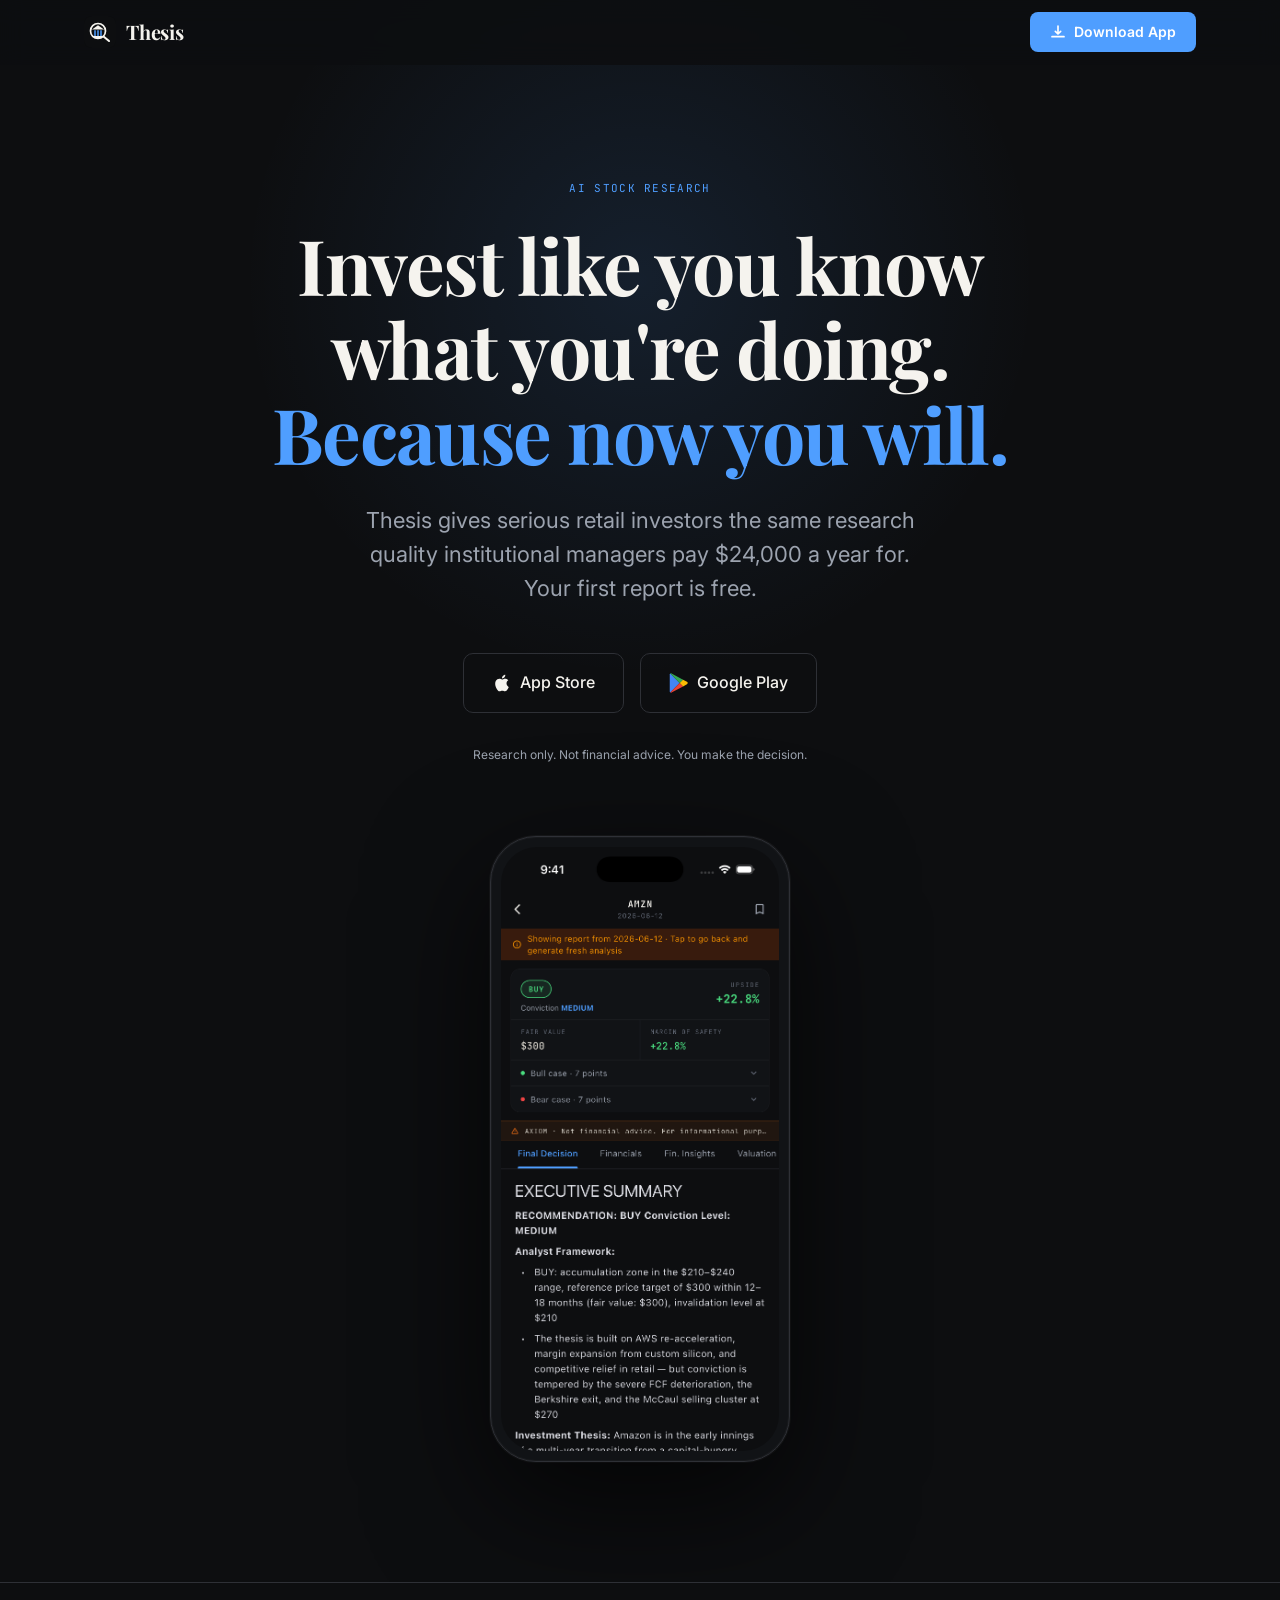
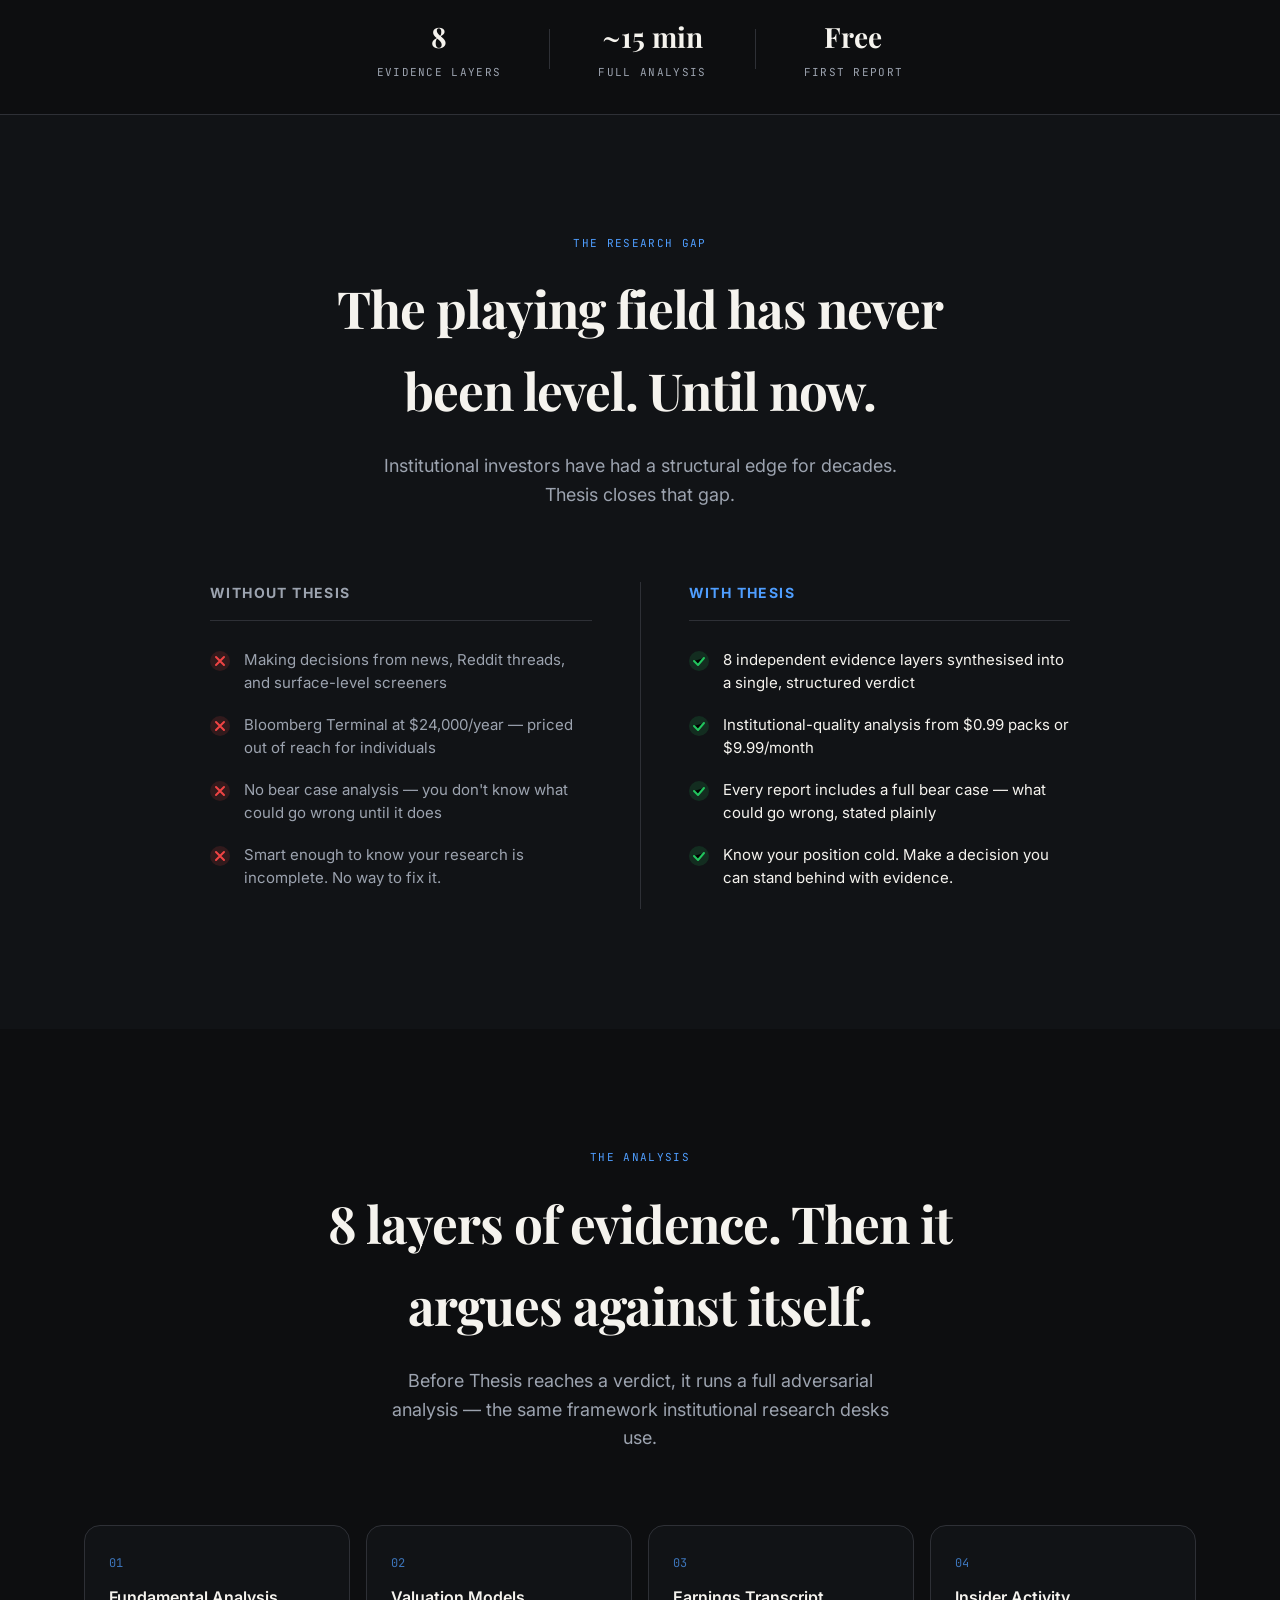
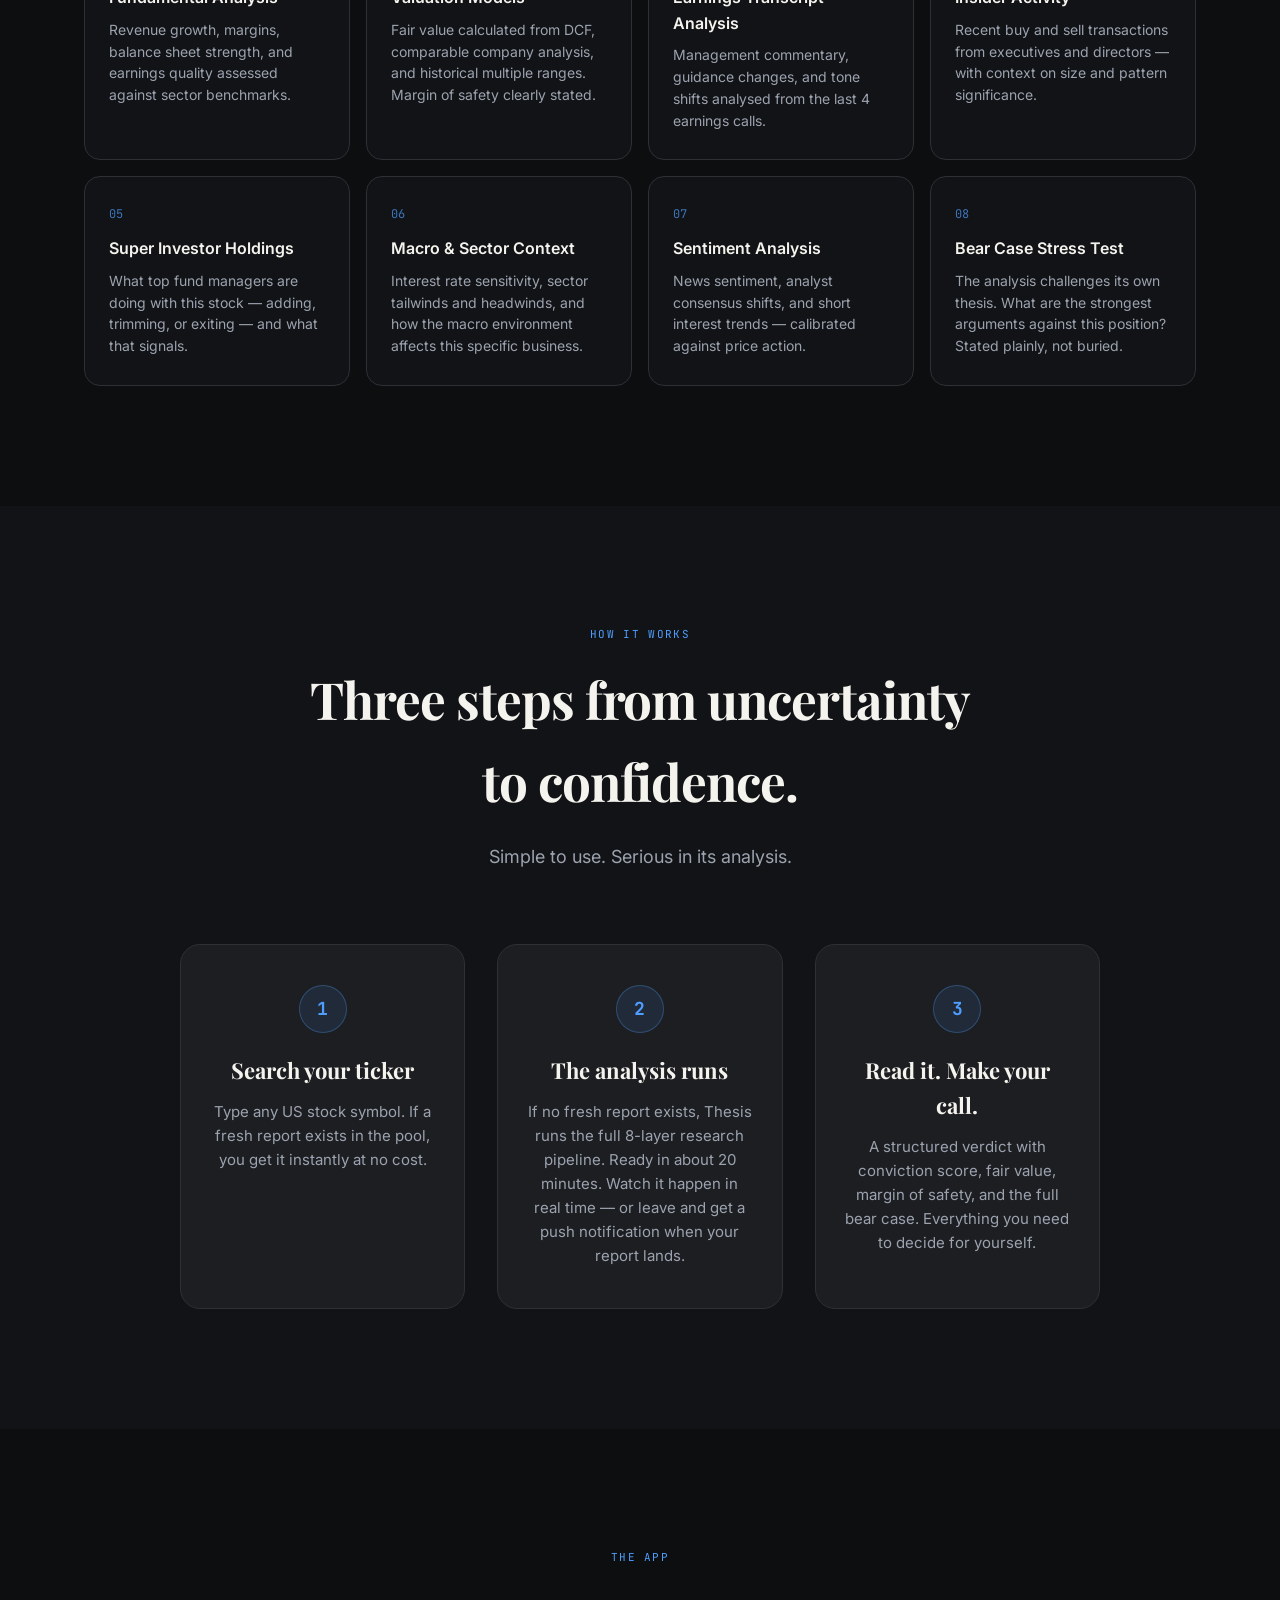
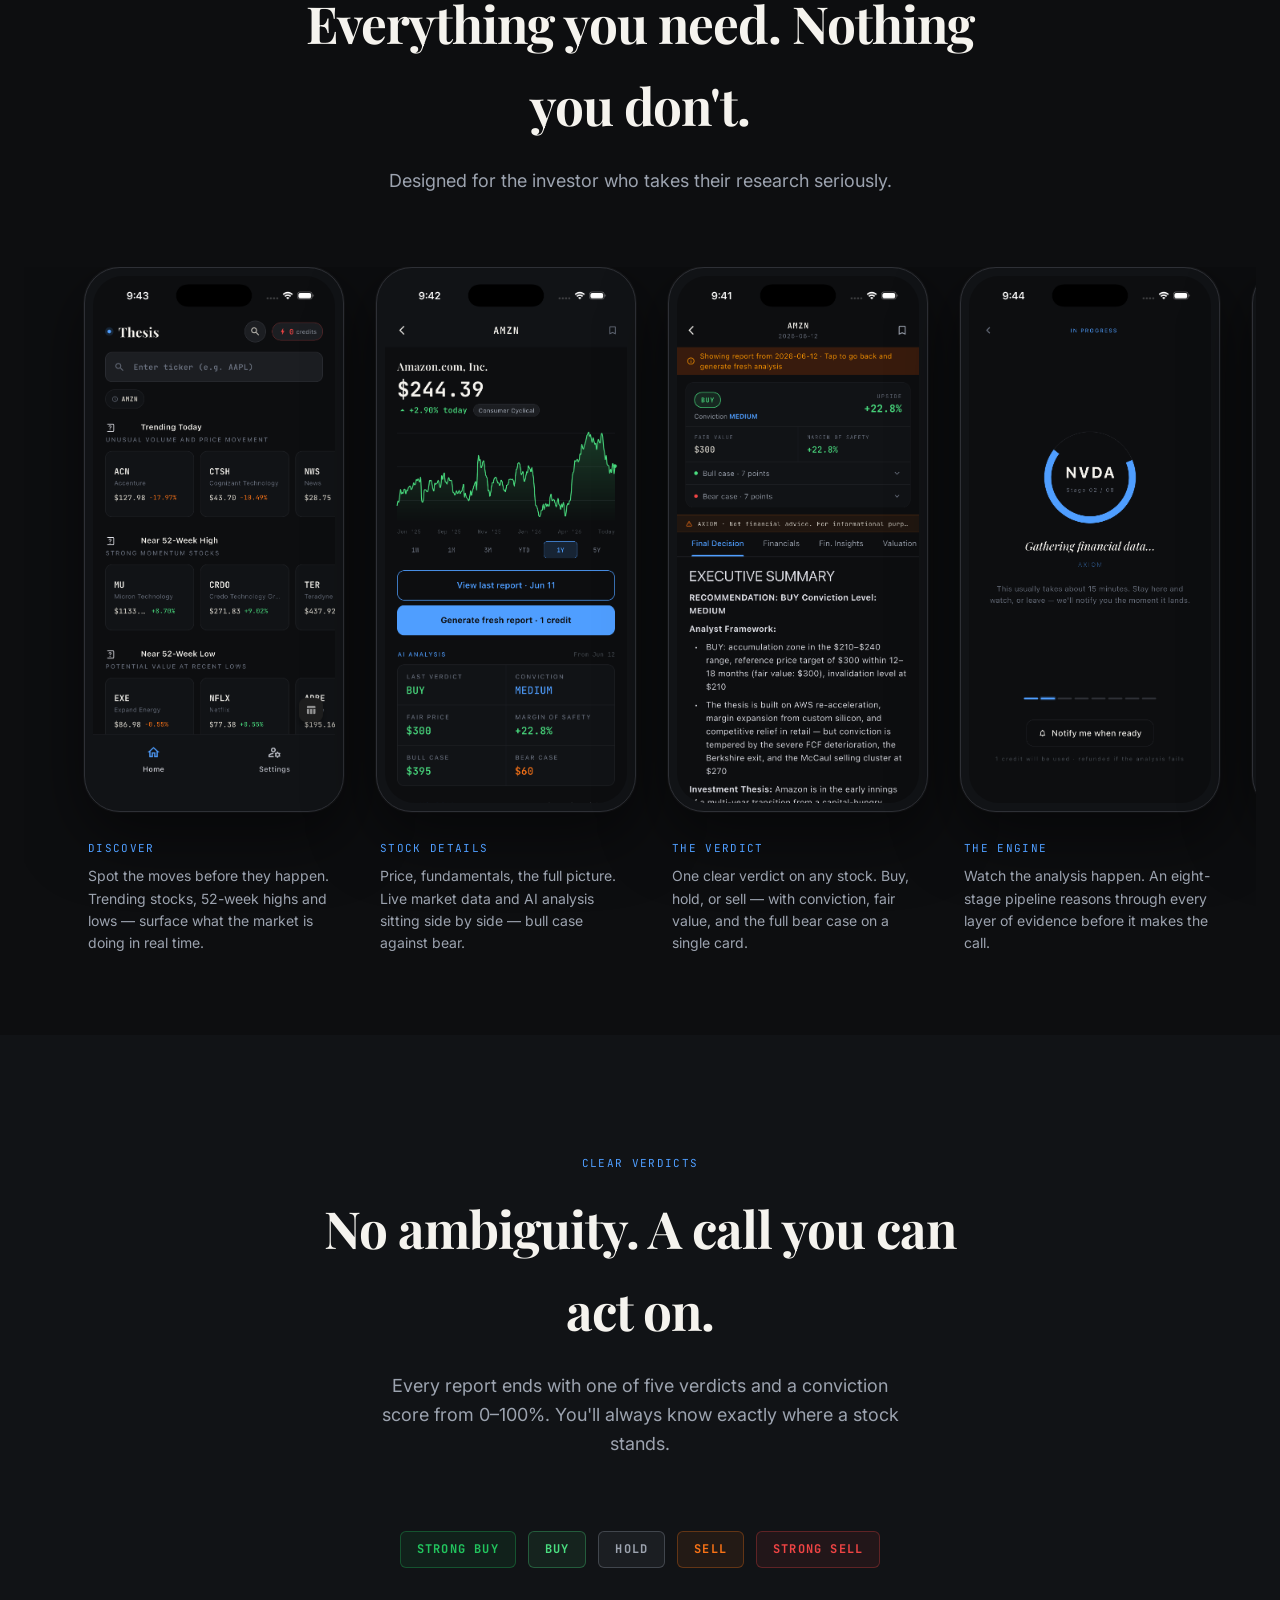
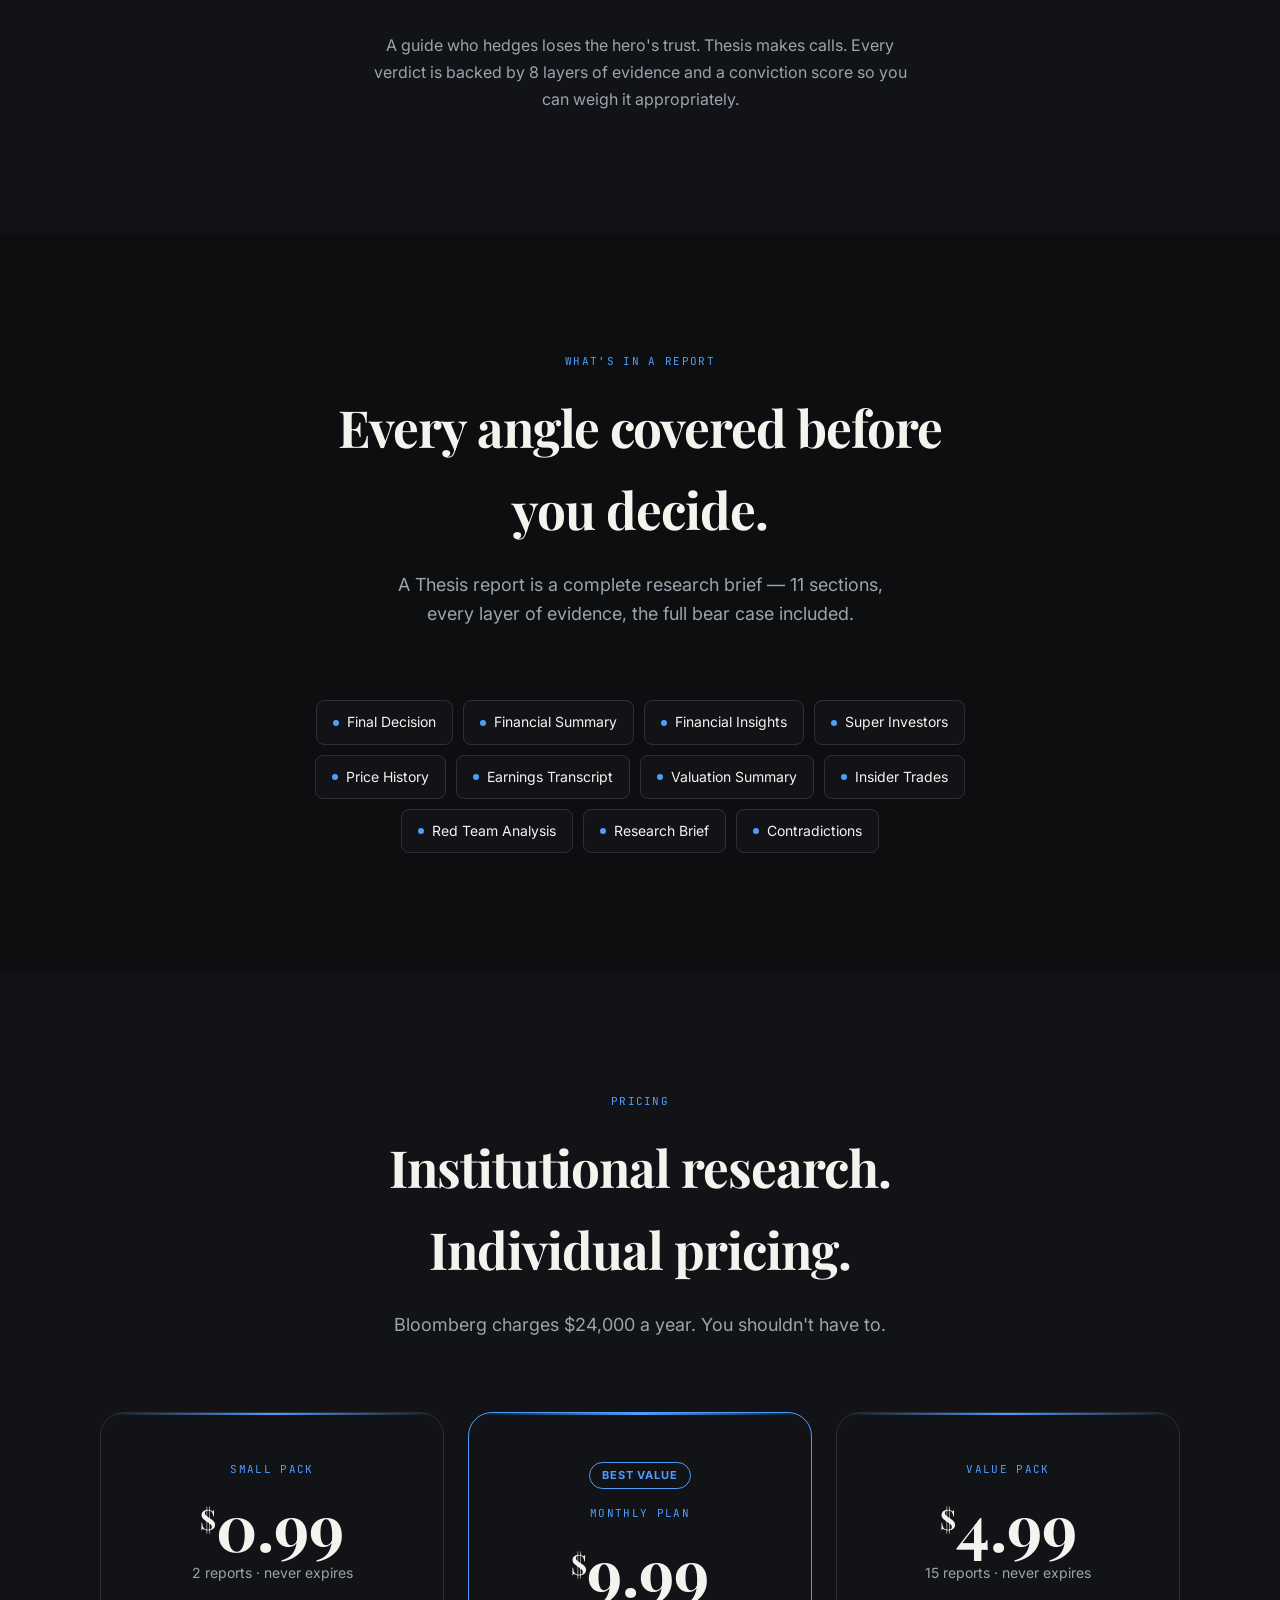
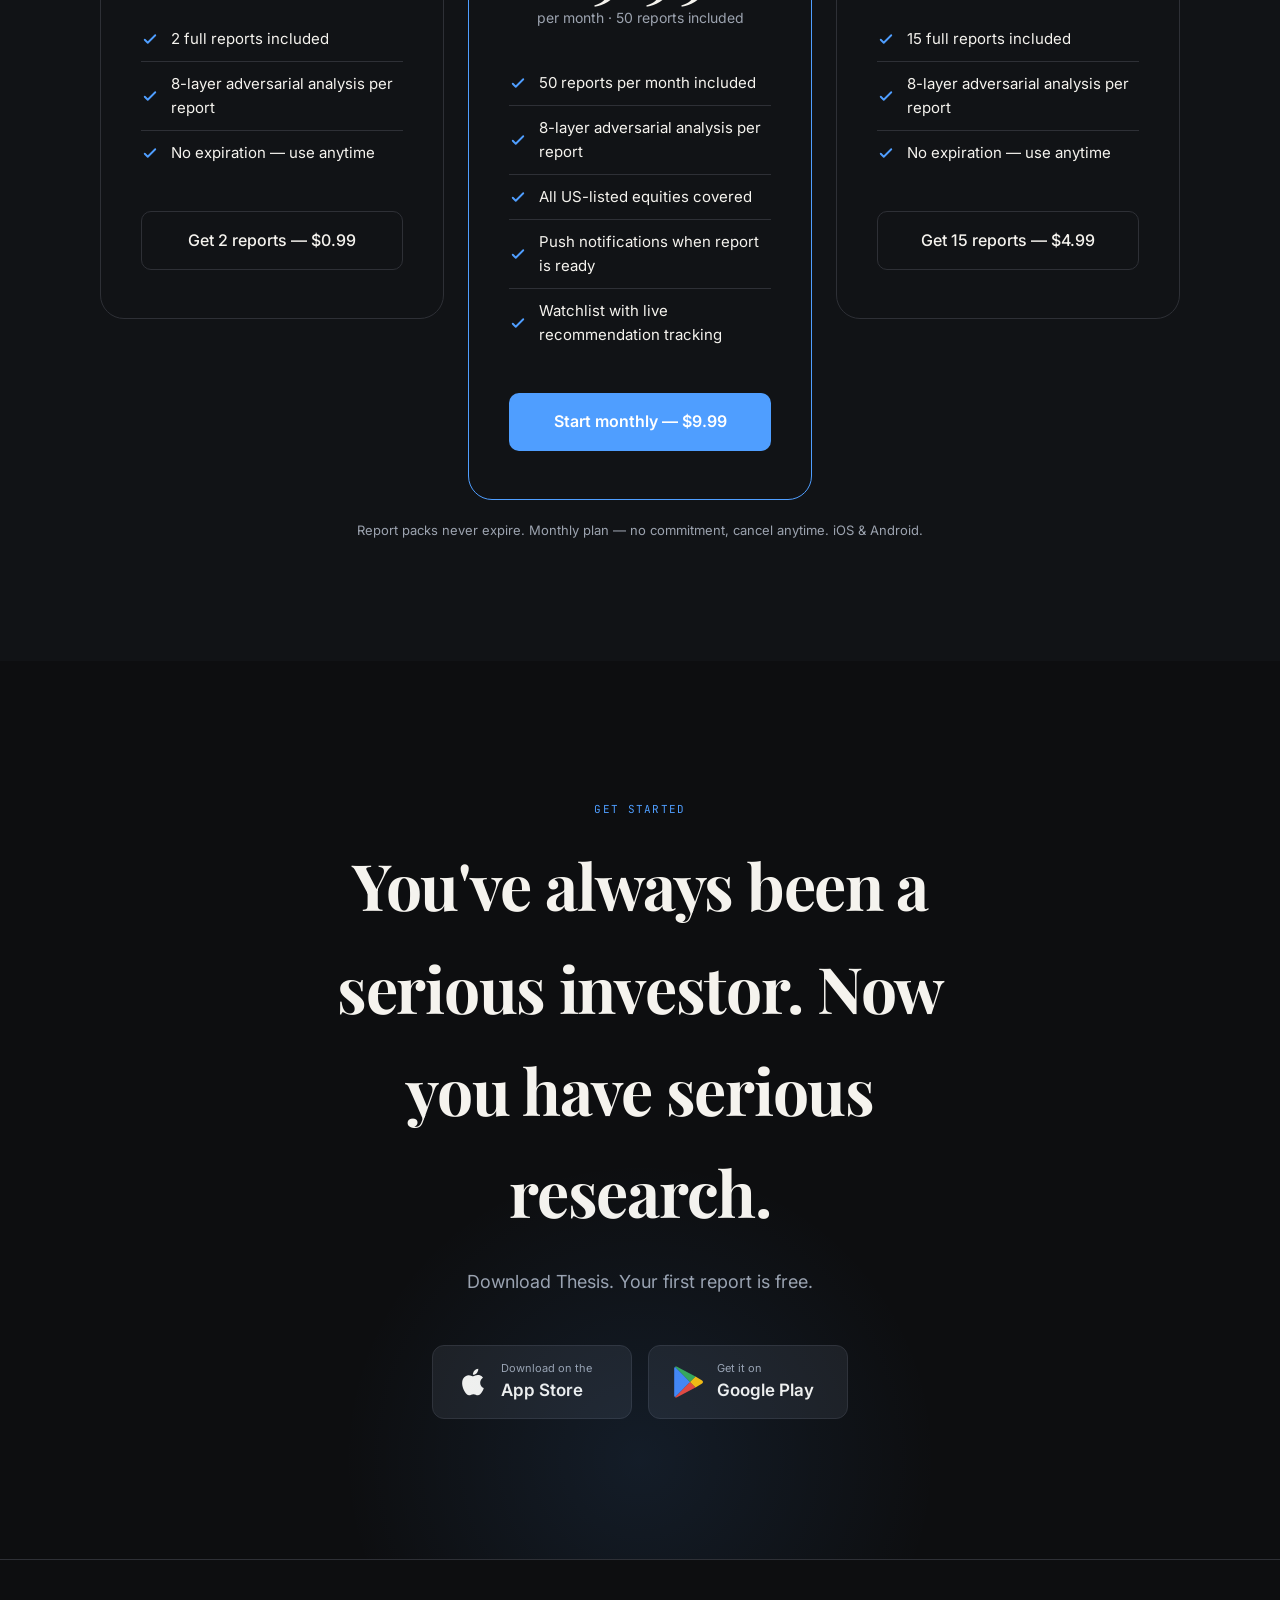
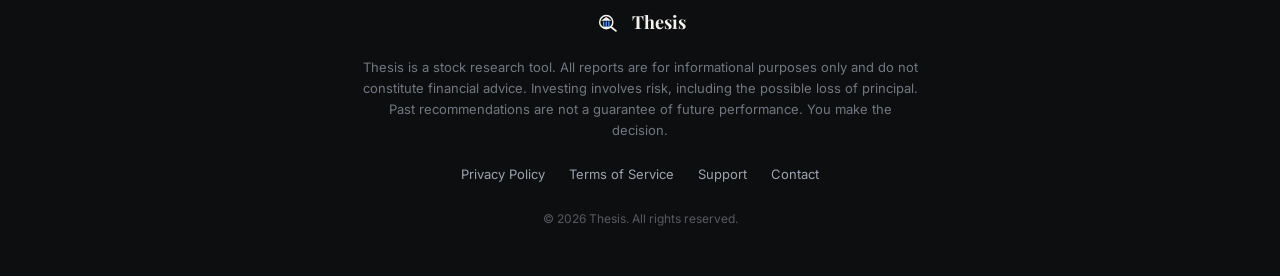
==== commit a8567b19: "First report is free: update proof band, hero, meta, and CTA copy Co-Authored-By: Claude Fable 5 <no" ====
--- a/index.html
+++ b/index.html
@@ -6,7 +6,7 @@
 
   <!-- SEO -->
   <title>Thesis — AI Stock Research</title>
-  <meta name="description" content="Institutional-quality stock research for serious retail investors. 8 layers of evidence. Clear verdict. Your first report for less than a dollar." />
+  <meta name="description" content="Institutional-quality stock research for serious retail investors. 8 layers of evidence. Clear verdict. Your first report is free." />
   <meta name="keywords" content="stock research app, AI stock analysis, equity research, fundamental analysis, stock ratings, investing app" />
   <link rel="canonical" href="https://yourusername.github.io/thesis-app/" />
 
@@ -19,7 +19,7 @@
   <!-- Twitter Card -->
   <meta name="twitter:card"        content="summary_large_image" />
   <meta name="twitter:title"       content="Thesis — AI Stock Research" />
-  <meta name="twitter:description" content="8 layers of evidence. Clear BUY/SELL verdict. Your first report for less than a dollar." />
+  <meta name="twitter:description" content="8 layers of evidence. Clear BUY/SELL verdict. Your first report is free." />
 
   <!-- Fonts -->
   <link rel="preconnect" href="https://fonts.googleapis.com" />
@@ -66,7 +66,7 @@
     <p class="hero-sub animate-fade-up delay-2">
       Thesis gives serious retail investors the same research quality
       institutional managers pay $24,000 a year for.
-      Your first report is less than a dollar.
+      Your first report is free.
     </p>
 
     <div class="hero-actions animate-fade-up delay-3">
@@ -112,19 +112,19 @@
       </div>
       <div class="proof-divider"></div>
       <div class="proof-item">
-        <div class="proof-value">~20 min</div>
+        <div class="proof-value">~15 min</div>
         <div class="label">Full Analysis</div>
       </div>
       <div class="proof-divider"></div>
       <div class="proof-item">
-        <div class="proof-value">&lt;$1</div>
+        <div class="proof-value">Free</div>
         <div class="label">First Report</div>
       </div>
-      <div class="proof-divider"></div>
+      <!-- <div class="proof-divider"></div>
       <div class="proof-item">
         <div class="proof-value">$24k/yr</div>
         <div class="label">Bloomberg Equivalent</div>
-      </div>
+      </div> -->
     </div>
   </div>
 
@@ -557,7 +557,7 @@
     <div class="container">
       <div class="label">Get Started</div>
       <h2>You've always been a serious investor. Now you have serious research.</h2>
-      <p>Download Thesis. Get your first report for less than a dollar.</p>
+      <p>Download Thesis. Your first report is free.</p>
 
       <div class="store-buttons">
         <a href="https://apps.apple.com/us/app/thesis-ai-stock-research/id6782422725" class="store-btn">
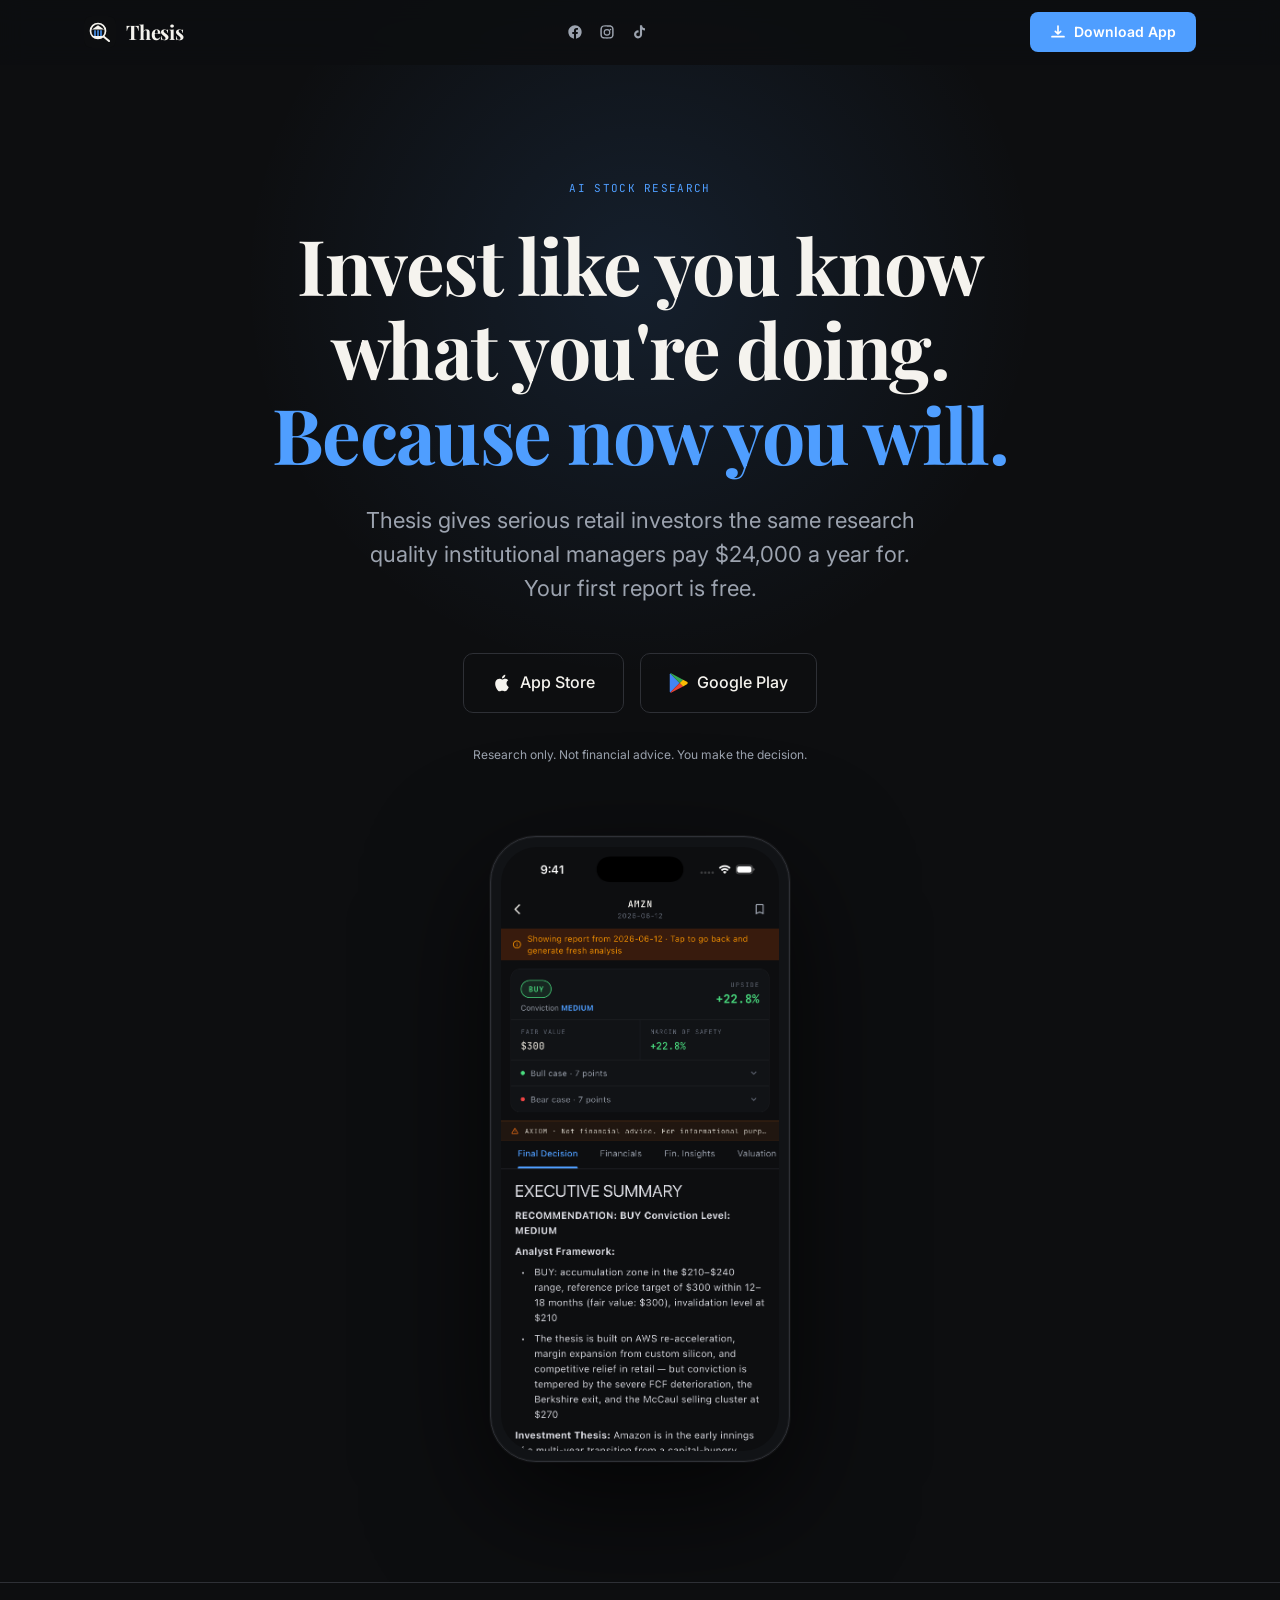
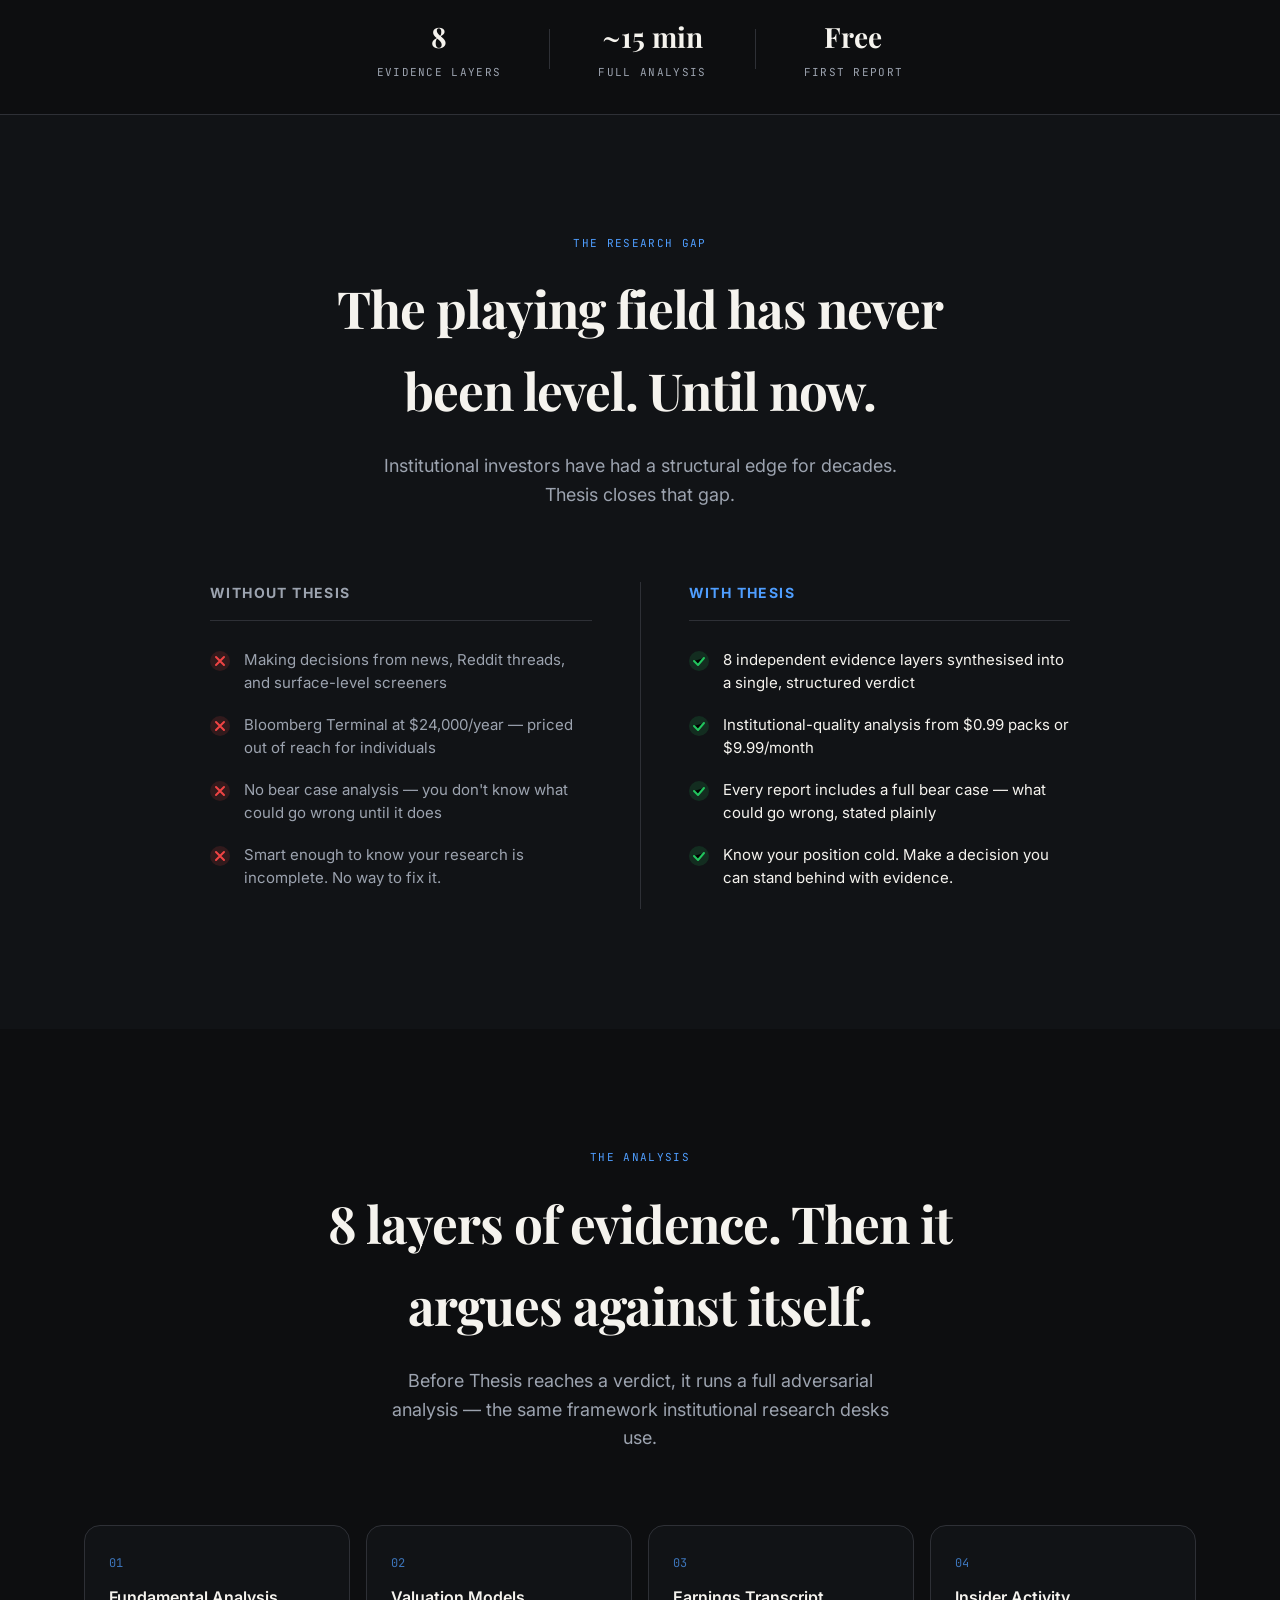
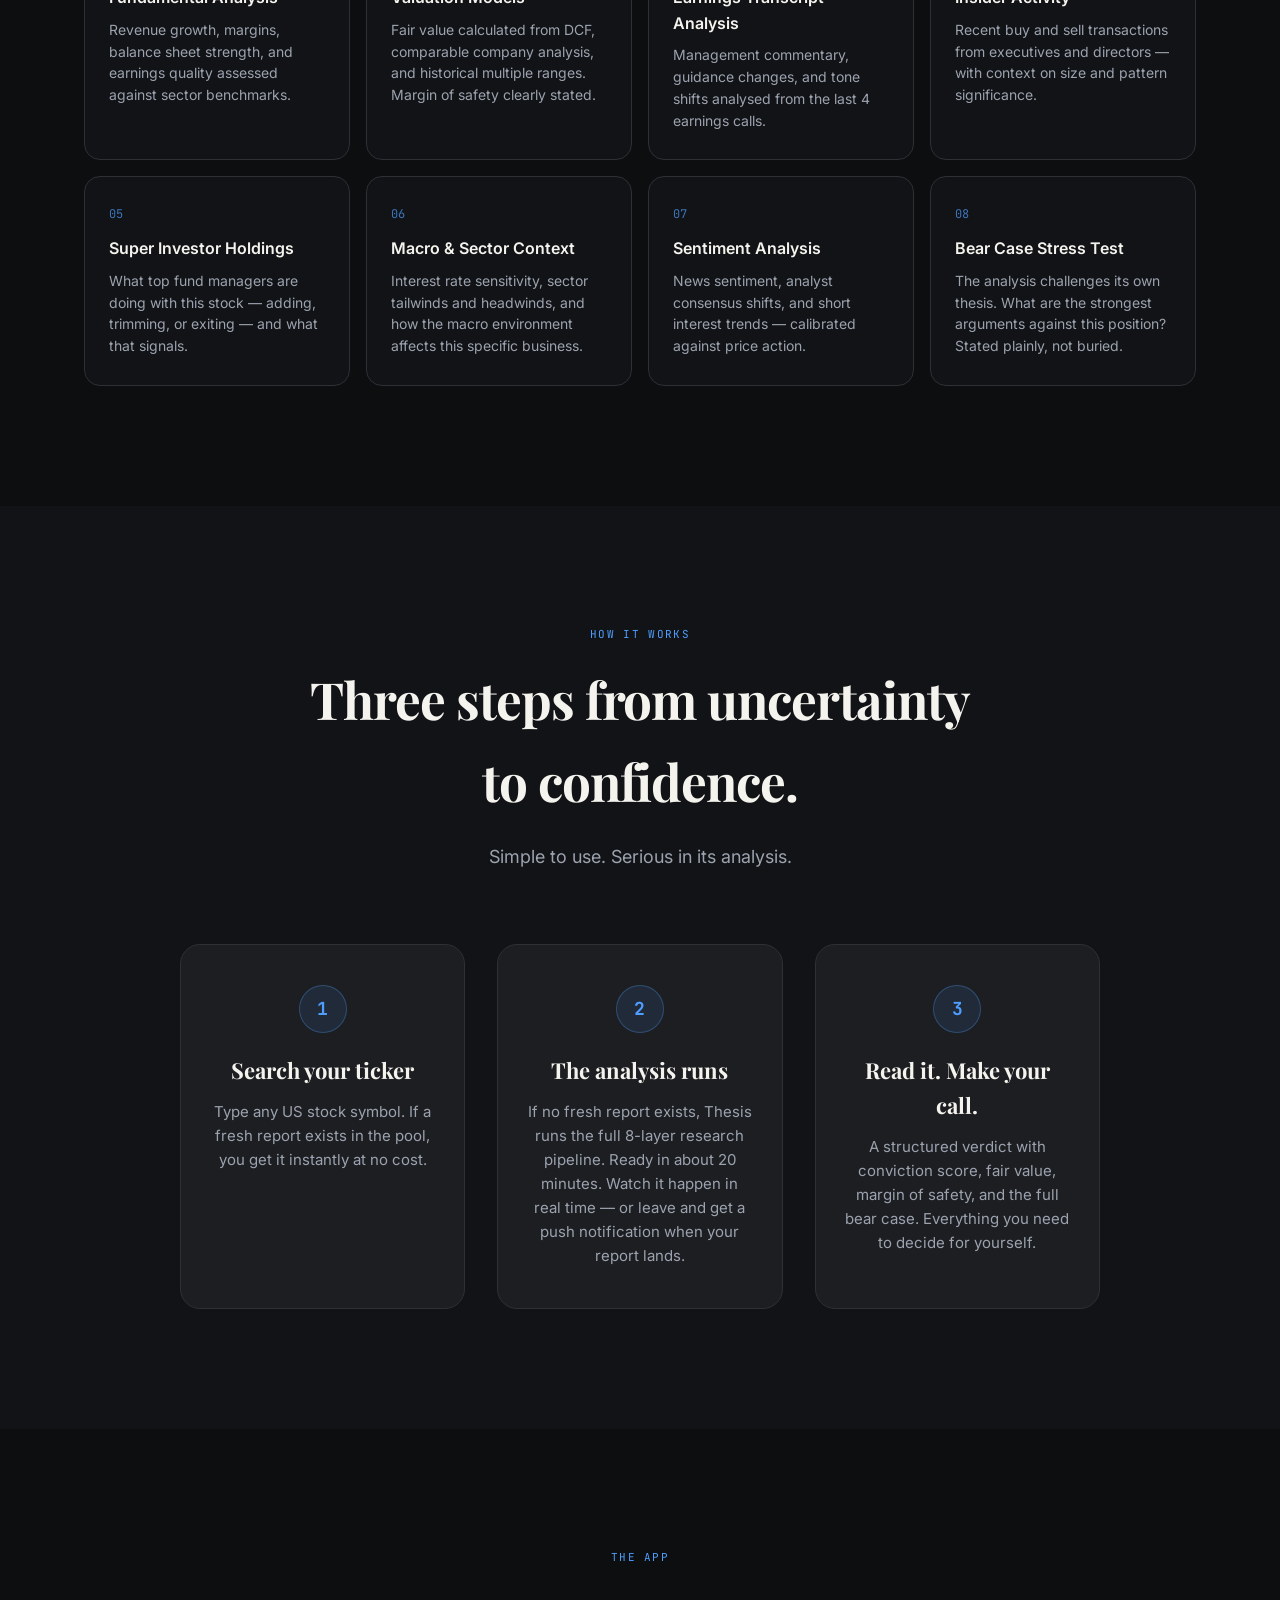
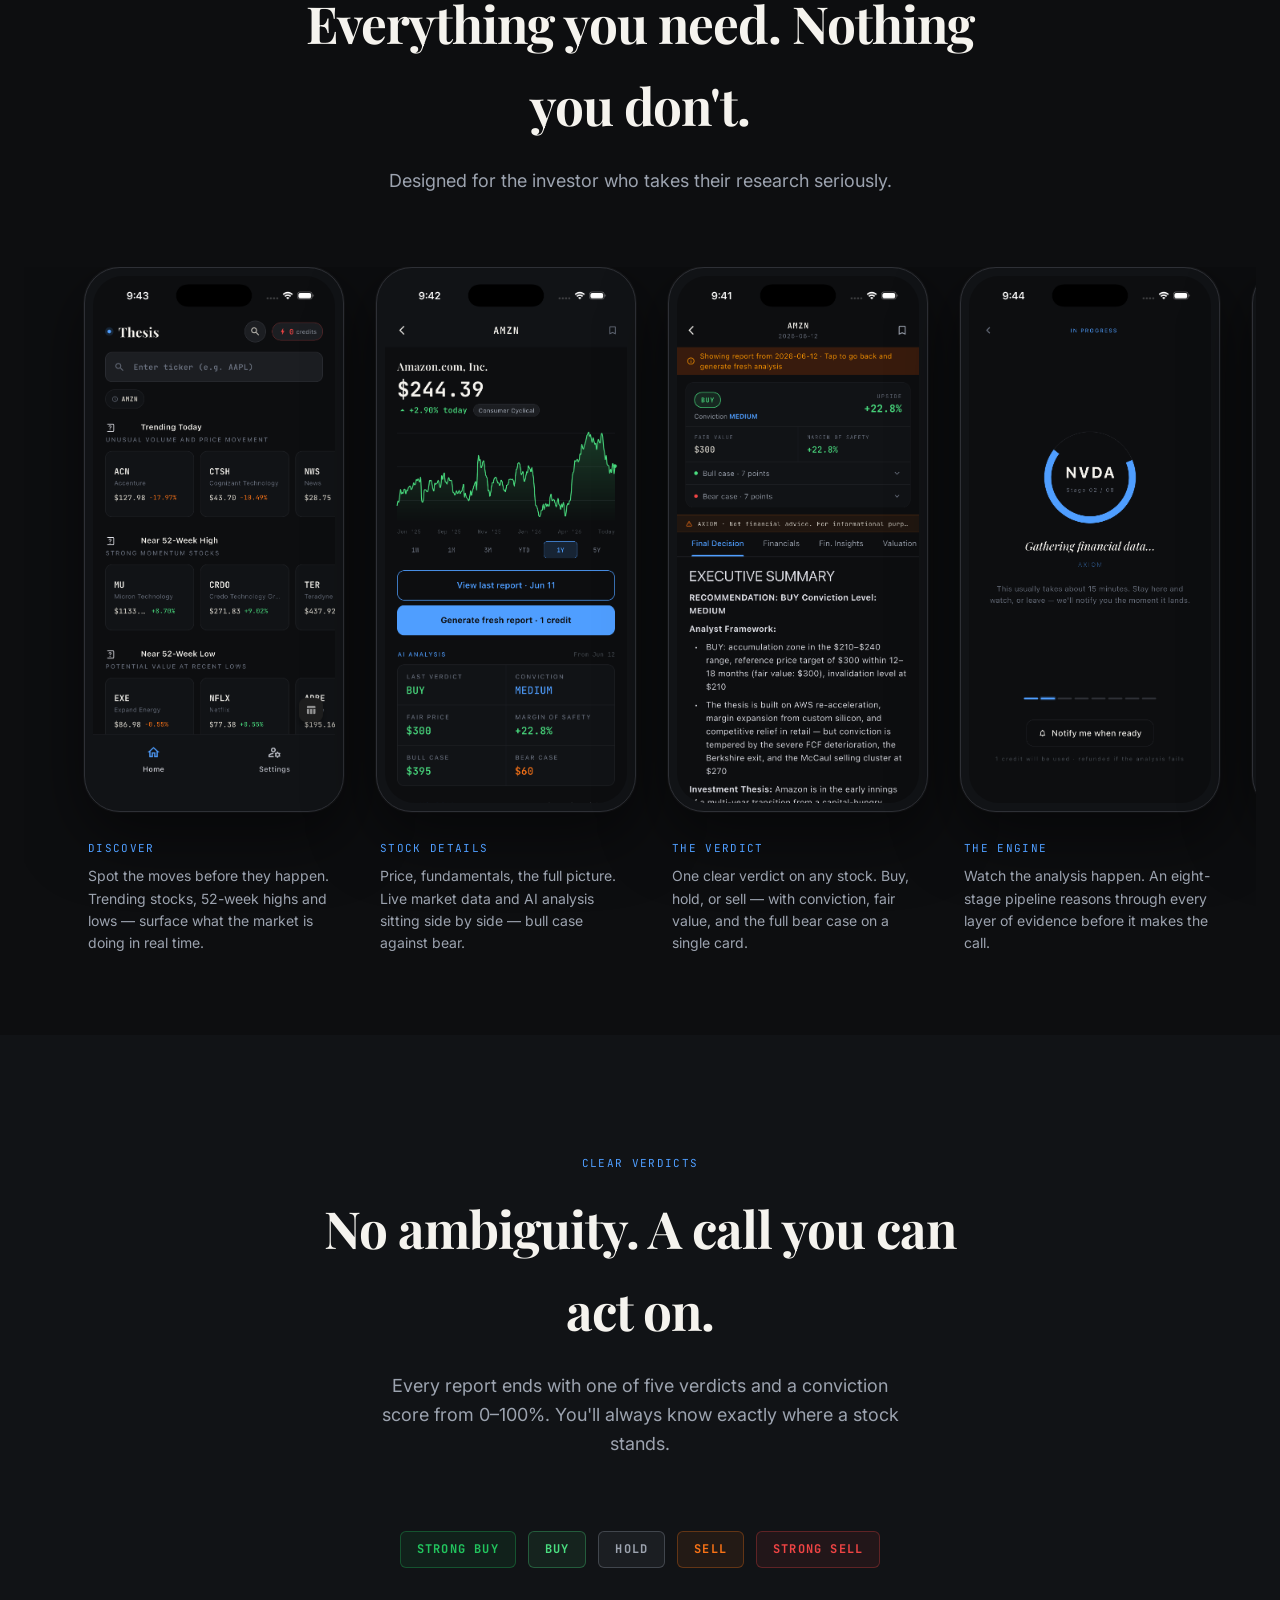
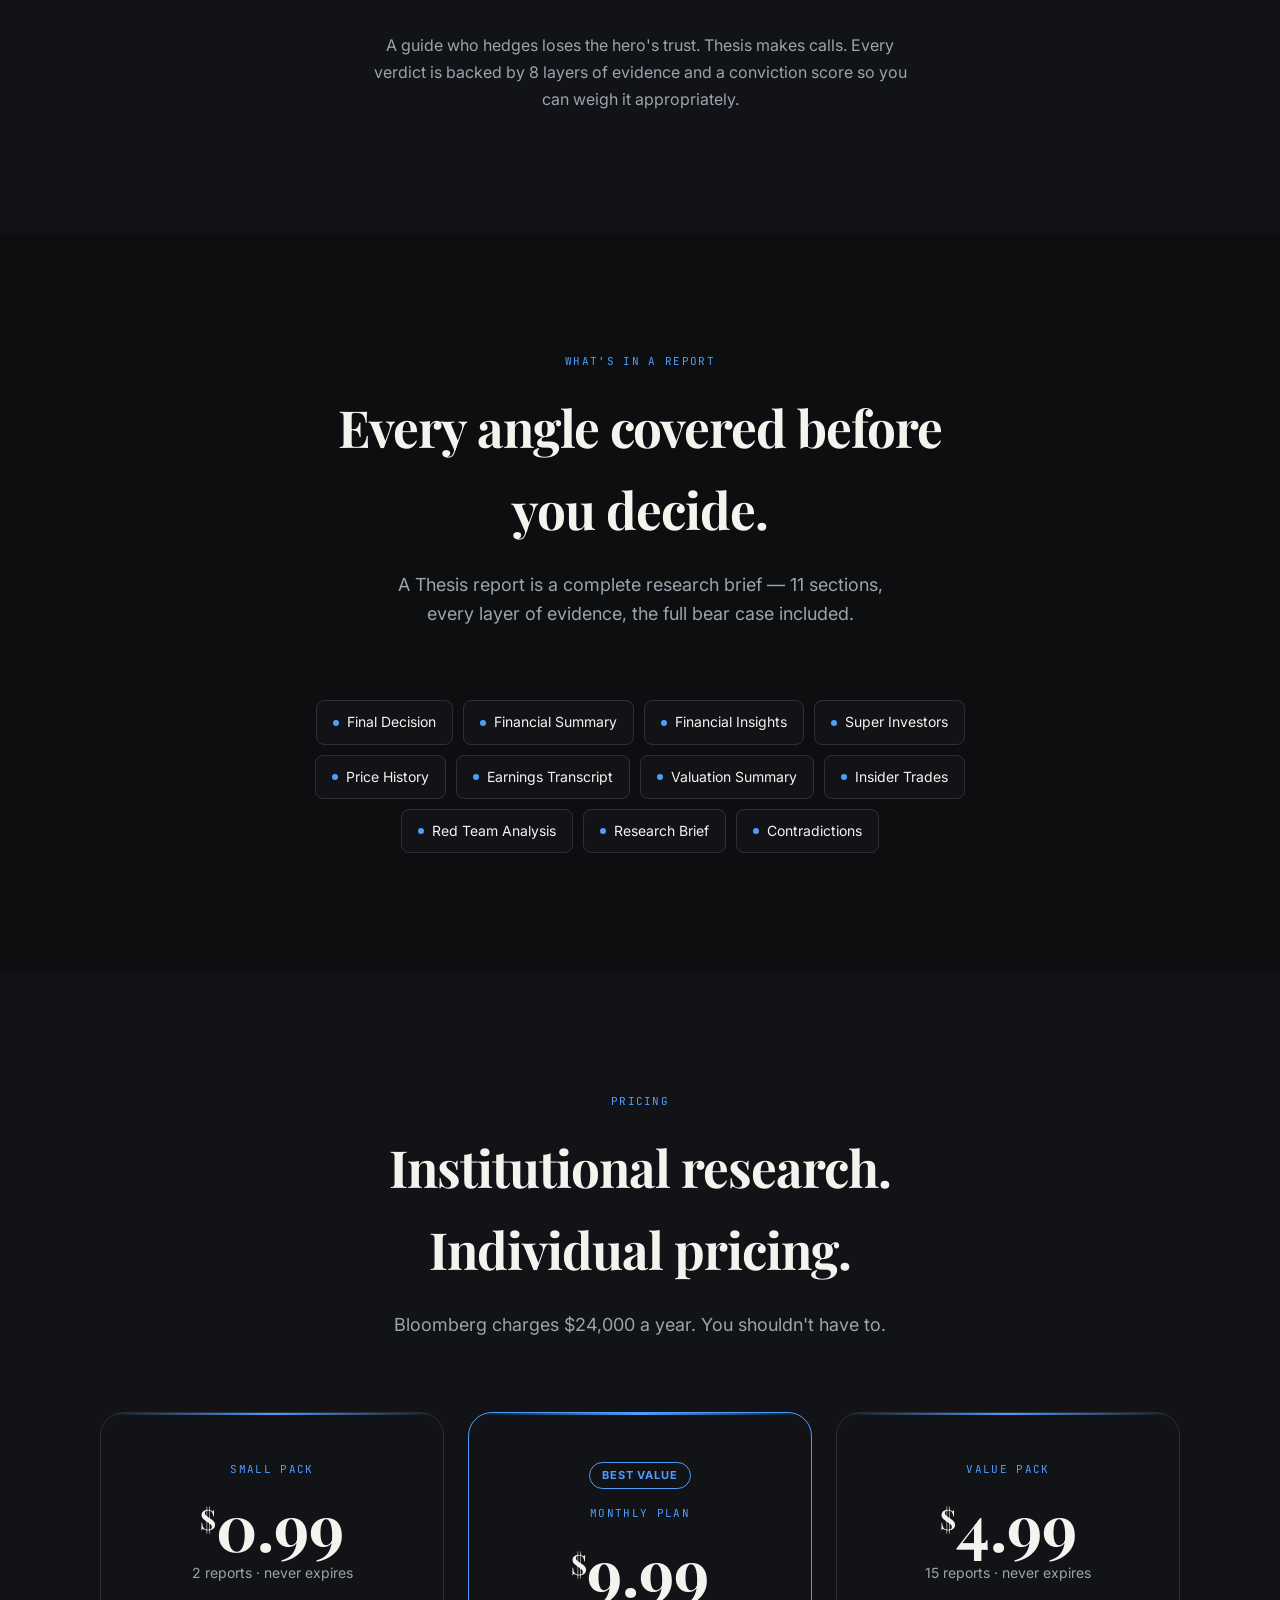
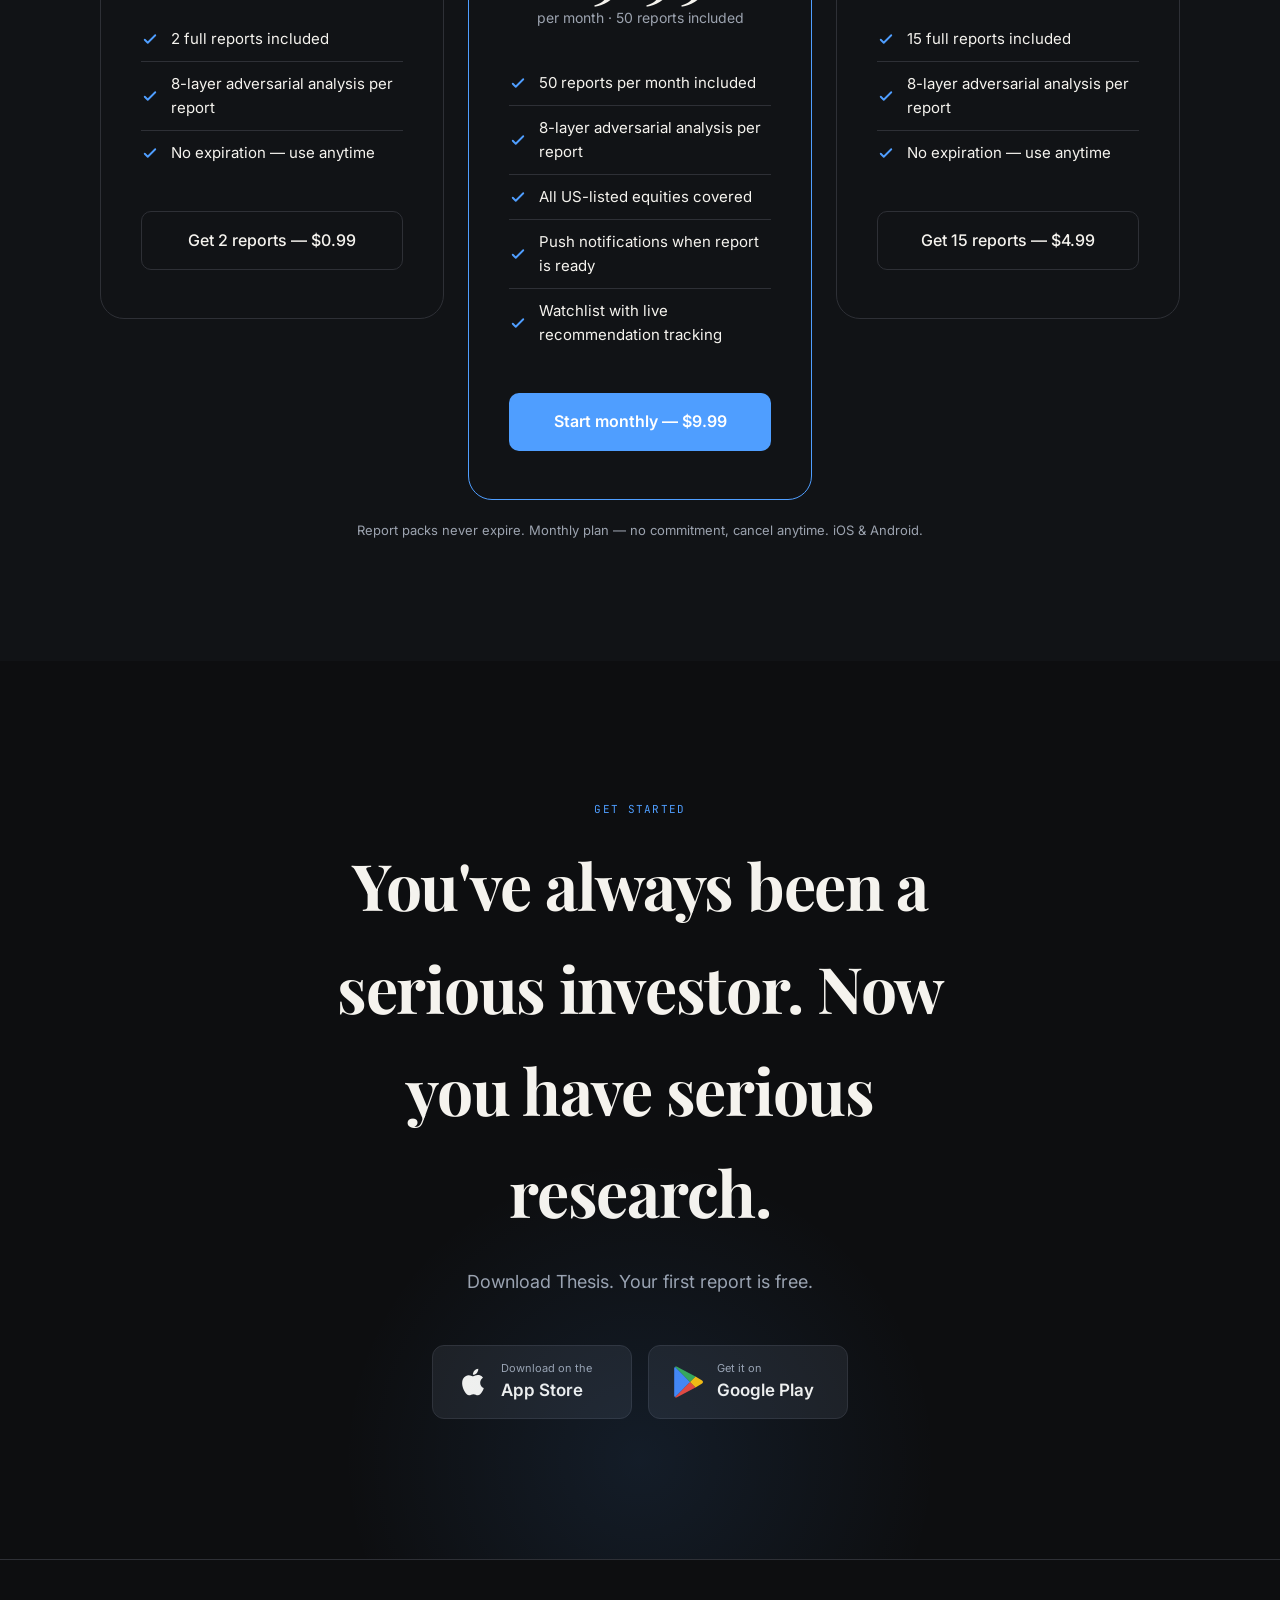
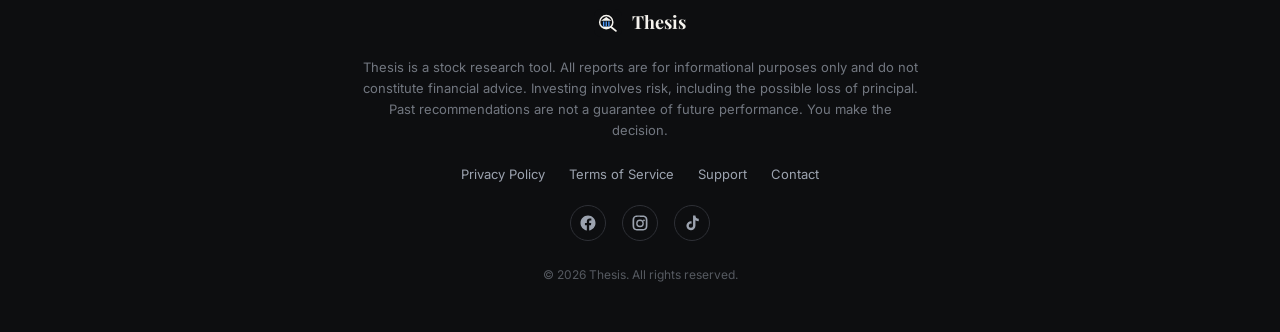
==== commit 45bb7561: "Add social media links (Facebook, Instagram, TikTok) to nav and footer Co-Authored-By: Claude Sonnet" ====
--- a/index.html
+++ b/index.html
@@ -8,13 +8,13 @@
   <title>Thesis — AI Stock Research</title>
   <meta name="description" content="Institutional-quality stock research for serious retail investors. 8 layers of evidence. Clear verdict. Your first report is free." />
   <meta name="keywords" content="stock research app, AI stock analysis, equity research, fundamental analysis, stock ratings, investing app" />
-  <link rel="canonical" href="https://yourusername.github.io/thesis-app/" />
+  <link rel="canonical" href="https://aistockresearch.vercel.app/" />
 
   <!-- Open Graph -->
   <meta property="og:type"        content="website" />
   <meta property="og:title"       content="Thesis — AI Stock Research" />
   <meta property="og:description" content="The research tool serious investors have been waiting for. Institutional-quality analysis, at a price that makes sense." />
-  <meta property="og:image"       content="assets/og-image.png" />
+  <meta property="og:image"       content="https://aistockresearch.vercel.app/assets/screen-01-verdict.png" />
 
   <!-- Twitter Card -->
   <meta name="twitter:card"        content="summary_large_image" />
@@ -41,6 +41,18 @@
         <img src="assets/app-icon.svg" class="logo-icon" alt="Thesis" width="32" height="32" />
         <span class="nav-wordmark">Thesis</span>
       </a>
+
+      <div class="nav-social">
+        <a href="https://www.facebook.com/profile.php?id=61592300060480" aria-label="Facebook" target="_blank" rel="noopener">
+          <svg width="16" height="16" viewBox="0 0 24 24" fill="currentColor" aria-hidden="true"><path d="M22 12.06C22 6.5 17.52 2 12 2S2 6.5 2 12.06c0 5.02 3.66 9.18 8.44 9.94v-7.03H7.9v-2.91h2.54V9.85c0-2.51 1.49-3.9 3.77-3.9 1.09 0 2.24.2 2.24.2v2.46h-1.26c-1.24 0-1.63.77-1.63 1.56v1.87h2.78l-.44 2.91h-2.34V22c4.78-.76 8.44-4.92 8.44-9.94Z"/></svg>
+        </a>
+        <a href="https://www.instagram.com/thesis.stock.ai" aria-label="Instagram" target="_blank" rel="noopener">
+          <svg width="16" height="16" viewBox="0 0 24 24" fill="currentColor" aria-hidden="true"><path d="M12 2c2.72 0 3.06.01 4.12.06 1.06.05 1.79.22 2.43.47.66.25 1.22.6 1.77 1.15.5.5.84 1.03 1.11 1.71.25.62.42 1.35.47 2.43.05 1.09.06 1.44.06 4.18 0 2.72-.01 3.06-.06 4.12-.05 1.06-.22 1.79-.47 2.43-.25.66-.6 1.22-1.15 1.77-.5.5-1.03.84-1.71 1.11-.62.25-1.35.42-2.43.47-1.08.05-1.42.06-4.15.06-2.72 0-3.06-.01-4.12-.06-1.06-.05-1.79-.22-2.43-.47-.66-.25-1.22-.6-1.77-1.15-.5-.5-.84-1.03-1.11-1.71-.25-.62-.42-1.35-.47-2.43C2.01 15.06 2 14.72 2 12s.01-3.06.06-4.12c.05-1.06.22-1.79.47-2.43.25-.66.6-1.22 1.15-1.77.5-.5 1.03-.84 1.71-1.11.62-.25 1.35-.42 2.43-.47C8.94 2.01 9.28 2 12 2Zm0 1.8c-2.67 0-2.99.01-4.04.06-.87.04-1.34.18-1.65.3-.42.16-.71.35-1.02.66-.31.31-.5.6-.66 1.02-.12.31-.26.78-.3 1.65C4.28 8.74 4.27 9.06 4.27 12s.01 3.26.06 4.31c.04.87.18 1.34.3 1.65.16.42.35.71.66 1.02.31.31.6.5 1.02.66.31.12.78.26 1.65.3 1.05.05 1.37.06 4.04.06s2.99-.01 4.04-.06c.87-.04 1.34-.18 1.65-.3.42-.16.71-.35 1.02-.66.31-.31.5-.6.66-1.02.12-.31.26-.78.3-1.65.05-1.05.06-1.37.06-4.31s-.01-3.26-.06-4.31c-.04-.87-.18-1.34-.3-1.65-.16-.42-.35-.71-.66-1.02a2.7 2.7 0 0 0-1.02-.66c-.31-.12-.78-.26-1.65-.3-1.05-.05-1.37-.06-4.04-.06Zm0 3.6a5.1 5.1 0 1 1 0 10.2 5.1 5.1 0 0 1 0-10.2Zm0 1.8a3.3 3.3 0 1 0 0 6.6 3.3 3.3 0 0 0 0-6.6Zm5.3-2a1.2 1.2 0 1 1 0 2.4 1.2 1.2 0 0 1 0-2.4Z"/></svg>
+        </a>
+        <a href="https://www.tiktok.com/@thesis.ai" aria-label="TikTok" target="_blank" rel="noopener">
+          <svg width="16" height="16" viewBox="0 0 24 24" fill="currentColor" aria-hidden="true"><path d="M16.6 2h-3.2v13.6a2.8 2.8 0 1 1-2-2.68V9.6a6.03 6.03 0 1 0 5.2 5.97V8.3a7.8 7.8 0 0 0 4.4 1.36V6.4a4.58 4.58 0 0 1-4.4-4.4Z"/></svg>
+        </a>
+      </div>
 
       <a href="#download" class="nav-cta">
         <svg width="16" height="16" fill="none" viewBox="0 0 24 24" stroke="currentColor" stroke-width="2.5">
@@ -608,6 +620,18 @@
         <a href="mailto:investormind.stock@gmail.com">Contact</a>
       </div>
 
+      <div class="footer-social">
+        <a href="https://www.facebook.com/profile.php?id=61592300060480" aria-label="Facebook" target="_blank" rel="noopener">
+          <svg width="18" height="18" viewBox="0 0 24 24" fill="currentColor" aria-hidden="true"><path d="M22 12.06C22 6.5 17.52 2 12 2S2 6.5 2 12.06c0 5.02 3.66 9.18 8.44 9.94v-7.03H7.9v-2.91h2.54V9.85c0-2.51 1.49-3.9 3.77-3.9 1.09 0 2.24.2 2.24.2v2.46h-1.26c-1.24 0-1.63.77-1.63 1.56v1.87h2.78l-.44 2.91h-2.34V22c4.78-.76 8.44-4.92 8.44-9.94Z"/></svg>
+        </a>
+        <a href="https://www.instagram.com/thesis.stock.ai" aria-label="Instagram" target="_blank" rel="noopener">
+          <svg width="18" height="18" viewBox="0 0 24 24" fill="currentColor" aria-hidden="true"><path d="M12 2c2.72 0 3.06.01 4.12.06 1.06.05 1.79.22 2.43.47.66.25 1.22.6 1.77 1.15.5.5.84 1.03 1.11 1.71.25.62.42 1.35.47 2.43.05 1.09.06 1.44.06 4.18 0 2.72-.01 3.06-.06 4.12-.05 1.06-.22 1.79-.47 2.43-.25.66-.6 1.22-1.15 1.77-.5.5-1.03.84-1.71 1.11-.62.25-1.35.42-2.43.47-1.08.05-1.42.06-4.15.06-2.72 0-3.06-.01-4.12-.06-1.06-.05-1.79-.22-2.43-.47-.66-.25-1.22-.6-1.77-1.15-.5-.5-.84-1.03-1.11-1.71-.25-.62-.42-1.35-.47-2.43C2.01 15.06 2 14.72 2 12s.01-3.06.06-4.12c.05-1.06.22-1.79.47-2.43.25-.66.6-1.22 1.15-1.77.5-.5 1.03-.84 1.71-1.11.62-.25 1.35-.42 2.43-.47C8.94 2.01 9.28 2 12 2Zm0 1.8c-2.67 0-2.99.01-4.04.06-.87.04-1.34.18-1.65.3-.42.16-.71.35-1.02.66-.31.31-.5.6-.66 1.02-.12.31-.26.78-.3 1.65C4.28 8.74 4.27 9.06 4.27 12s.01 3.26.06 4.31c.04.87.18 1.34.3 1.65.16.42.35.71.66 1.02.31.31.6.5 1.02.66.31.12.78.26 1.65.3 1.05.05 1.37.06 4.04.06s2.99-.01 4.04-.06c.87-.04 1.34-.18 1.65-.3.42-.16.71-.35 1.02-.66.31-.31.5-.6.66-1.02.12-.31.26-.78.3-1.65.05-1.05.06-1.37.06-4.31s-.01-3.26-.06-4.31c-.04-.87-.18-1.34-.3-1.65-.16-.42-.35-.71-.66-1.02a2.7 2.7 0 0 0-1.02-.66c-.31-.12-.78-.26-1.65-.3-1.05-.05-1.37-.06-4.04-.06Zm0 3.6a5.1 5.1 0 1 1 0 10.2 5.1 5.1 0 0 1 0-10.2Zm0 1.8a3.3 3.3 0 1 0 0 6.6 3.3 3.3 0 0 0 0-6.6Zm5.3-2a1.2 1.2 0 1 1 0 2.4 1.2 1.2 0 0 1 0-2.4Z"/></svg>
+        </a>
+        <a href="https://www.tiktok.com/@thesis.ai" aria-label="TikTok" target="_blank" rel="noopener">
+          <svg width="18" height="18" viewBox="0 0 24 24" fill="currentColor" aria-hidden="true"><path d="M16.6 2h-3.2v13.6a2.8 2.8 0 1 1-2-2.68V9.6a6.03 6.03 0 1 0 5.2 5.97V8.3a7.8 7.8 0 0 0 4.4 1.36V6.4a4.58 4.58 0 0 1-4.4-4.4Z"/></svg>
+        </a>
+      </div>
+
       <p class="footer-copy">&copy; 2026 Thesis. All rights reserved.</p>
     </div>
   </footer>
--- a/style.css
+++ b/style.css
@@ -98,6 +98,19 @@
   letter-spacing: -0.01em;
 }
 
+.nav-social {
+  display: flex;
+  align-items: center;
+  gap: 16px;
+}
+
+.nav-social a {
+  display: flex;
+  color: var(--muted);
+  transition: color 0.2s;
+}
+.nav-social a:hover { color: var(--ivory); }
+
 .nav-cta {
   display: inline-flex;
   align-items: center;
@@ -734,6 +747,26 @@
 }
 .footer-links a:hover { color: var(--ivory); }
 
+.footer-social {
+  display: flex;
+  justify-content: center;
+  gap: 16px;
+  margin-top: 20px;
+}
+
+.footer-social a {
+  display: flex;
+  align-items: center;
+  justify-content: center;
+  width: 36px;
+  height: 36px;
+  border-radius: 50%;
+  border: 1px solid var(--border);
+  color: var(--muted);
+  transition: color 0.2s, border-color 0.2s;
+}
+.footer-social a:hover { color: var(--ivory); border-color: var(--ivory); }
+
 .footer-copy {
   margin-top: 24px;
   font-size: 12px;
@@ -856,6 +889,7 @@
 
 @media (max-width: 480px) {
   .nav-cta span { display: none; }
+  .nav-social { display: none; }
   .pricing-amount { font-size: 48px; }
 }
 
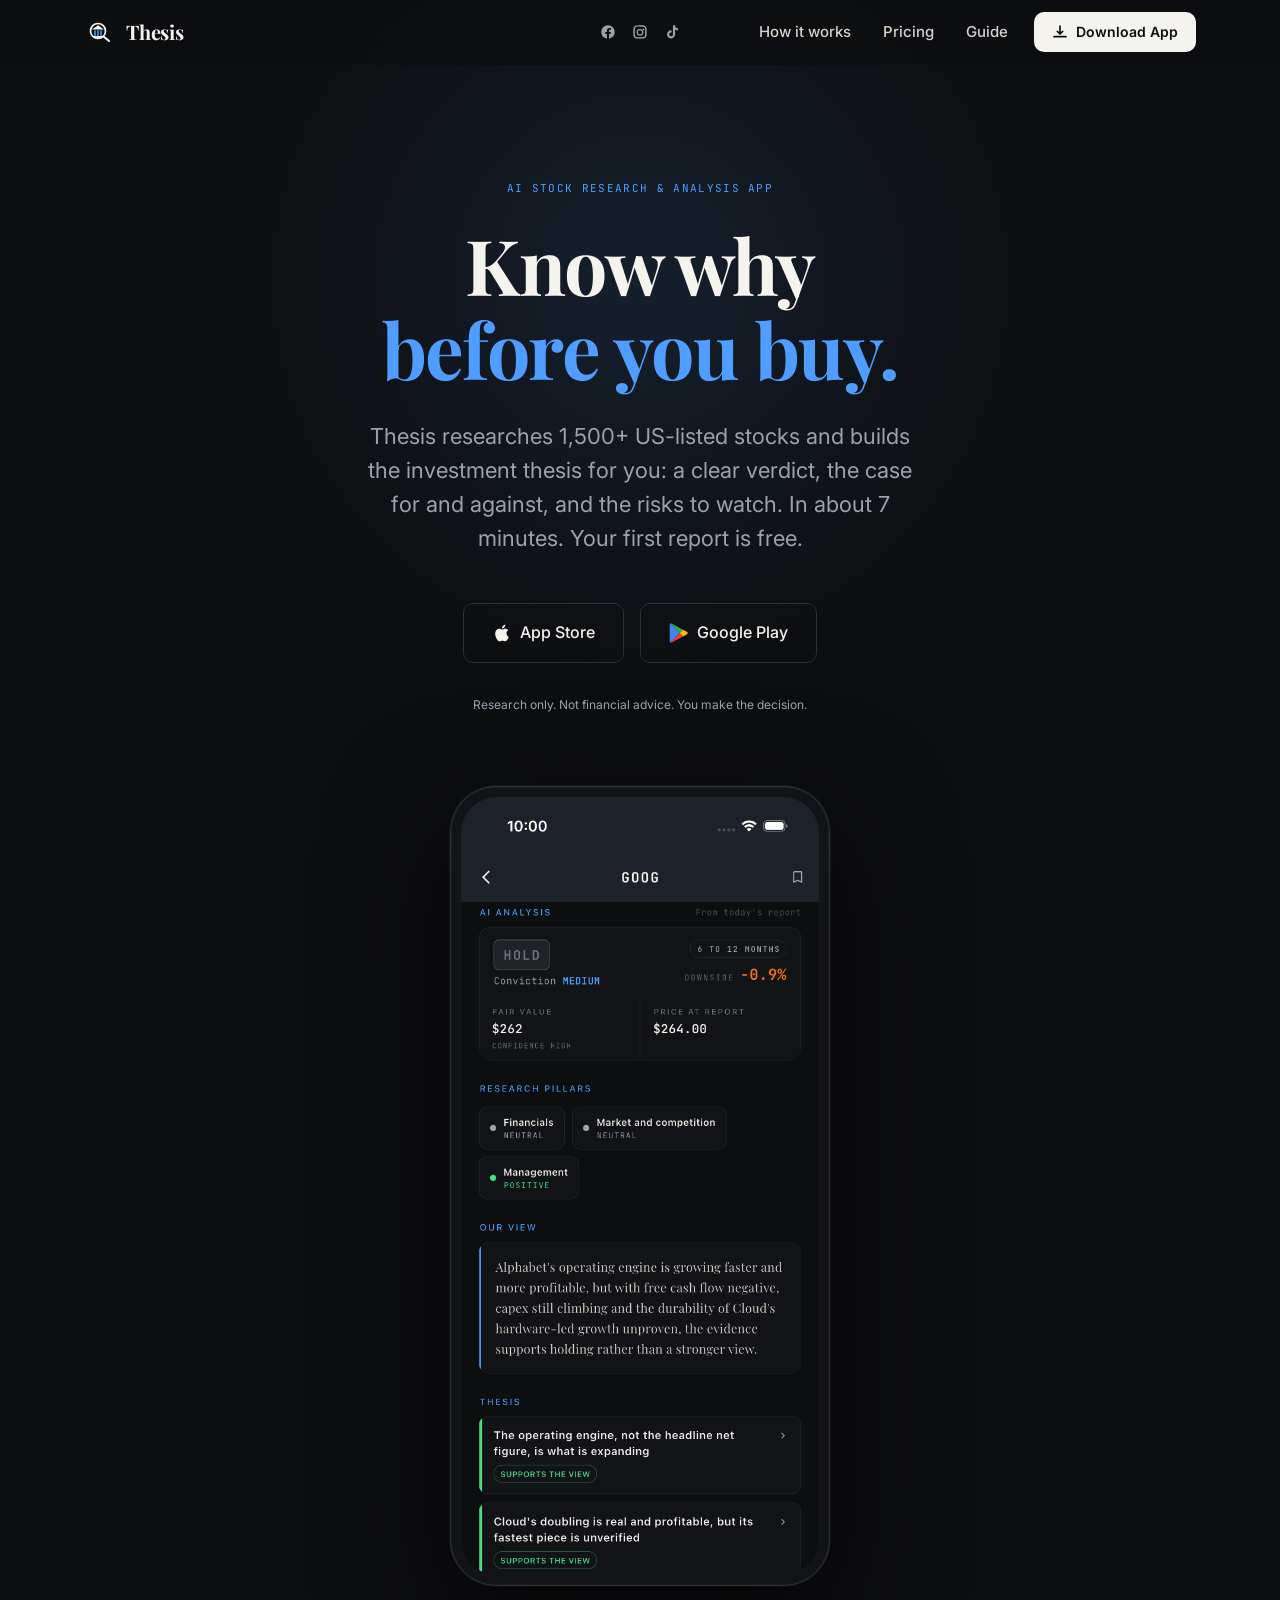
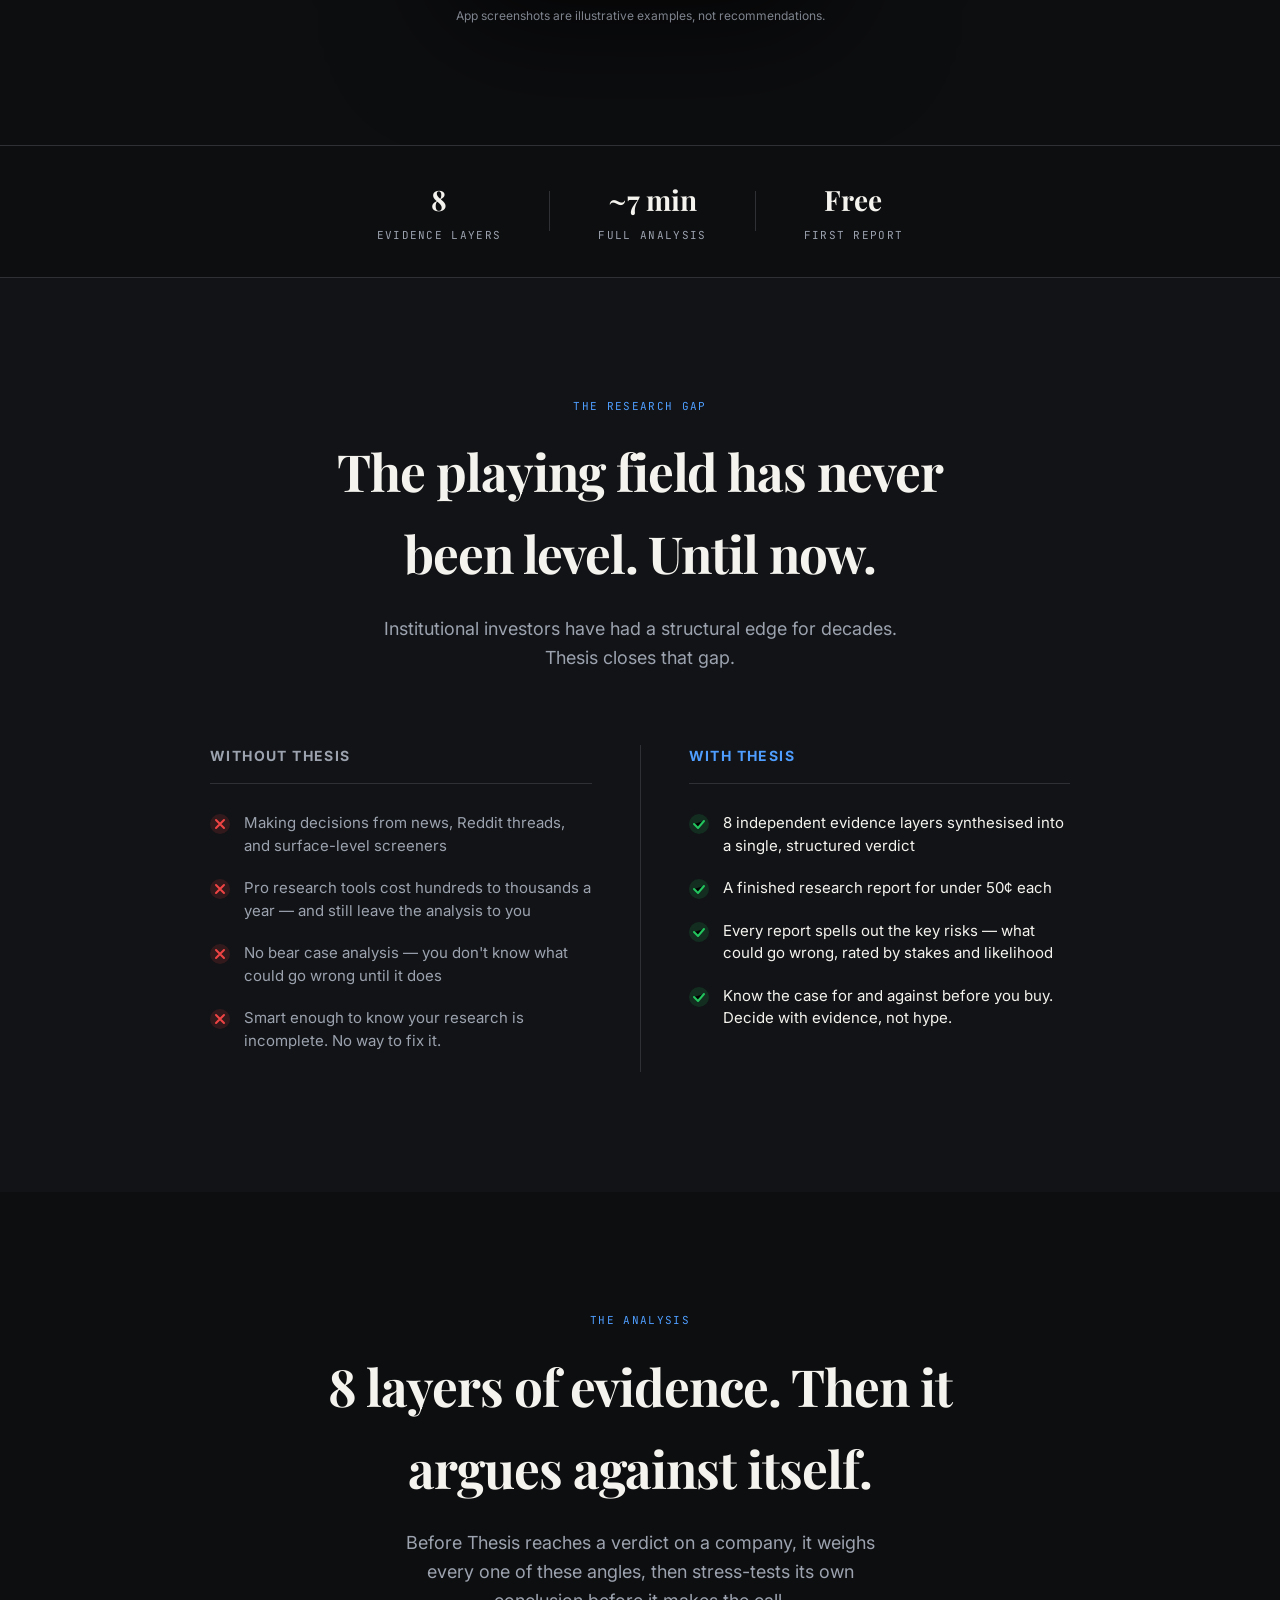
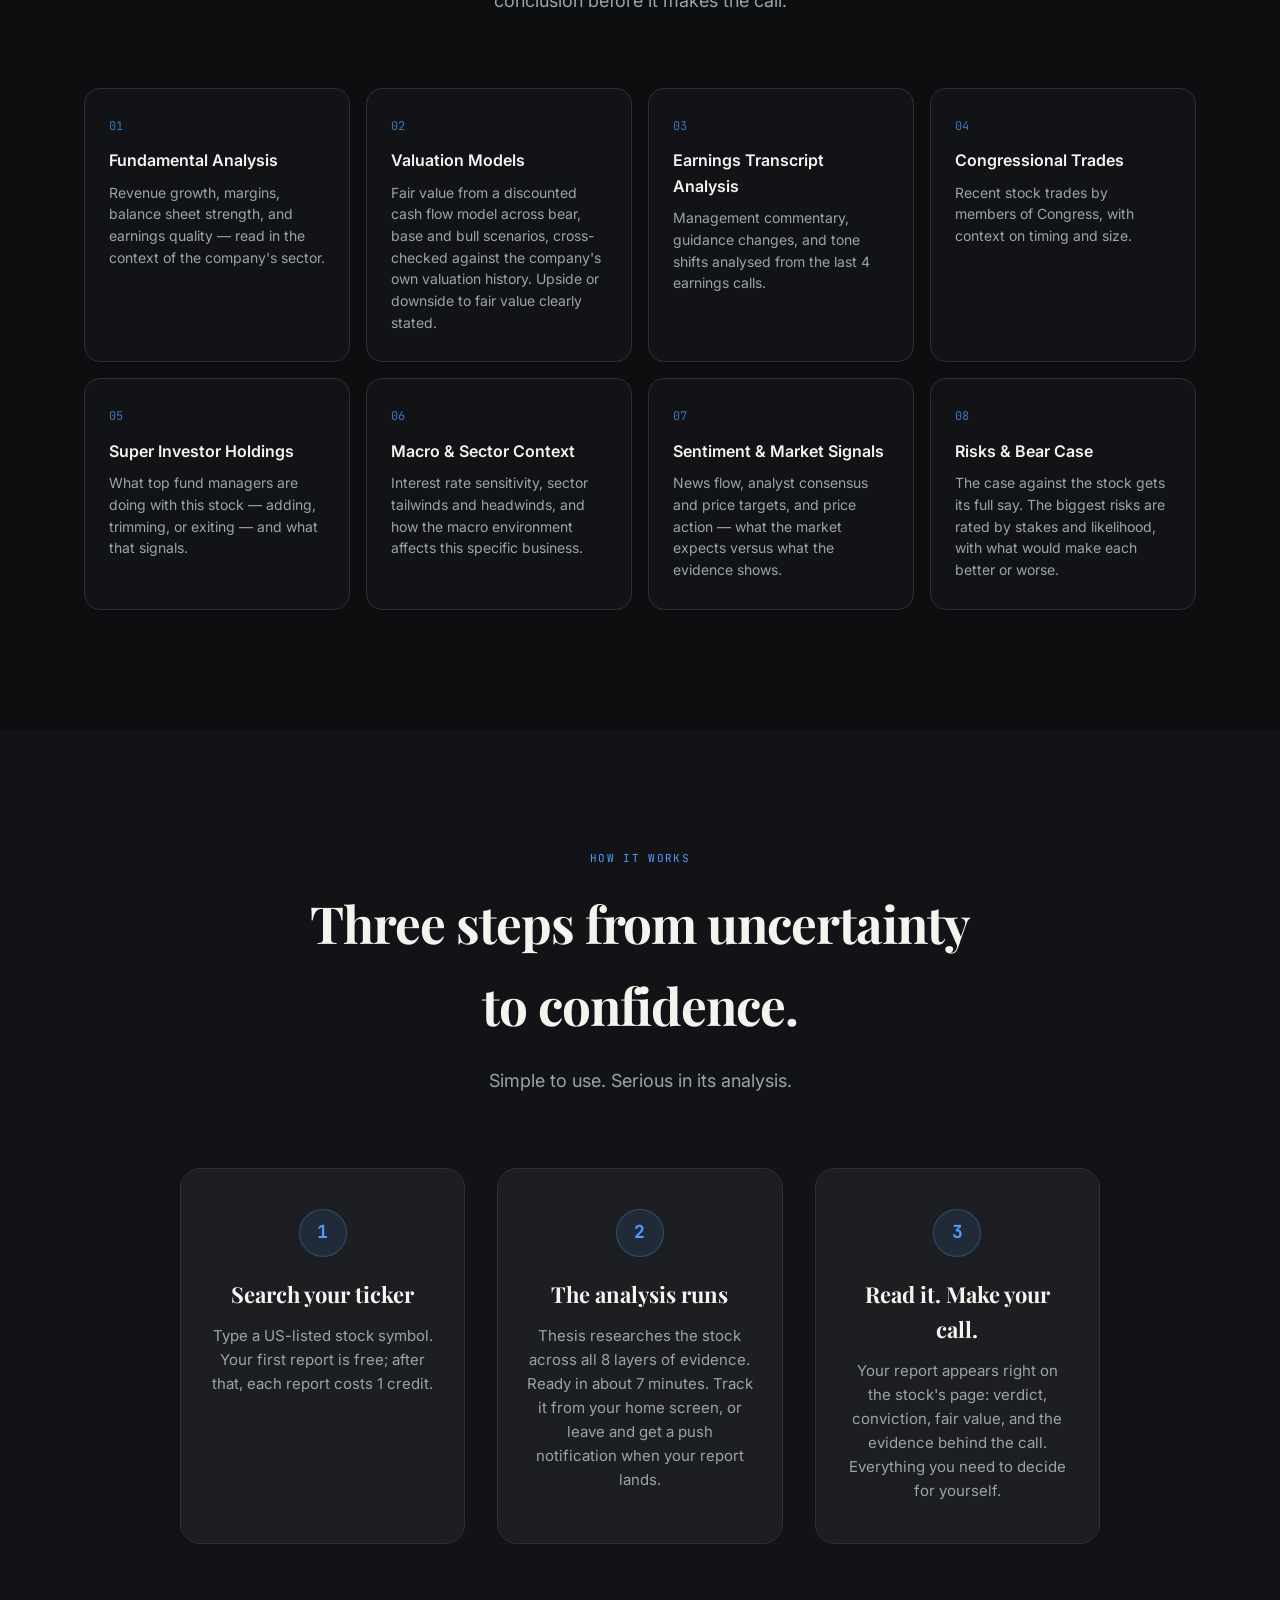
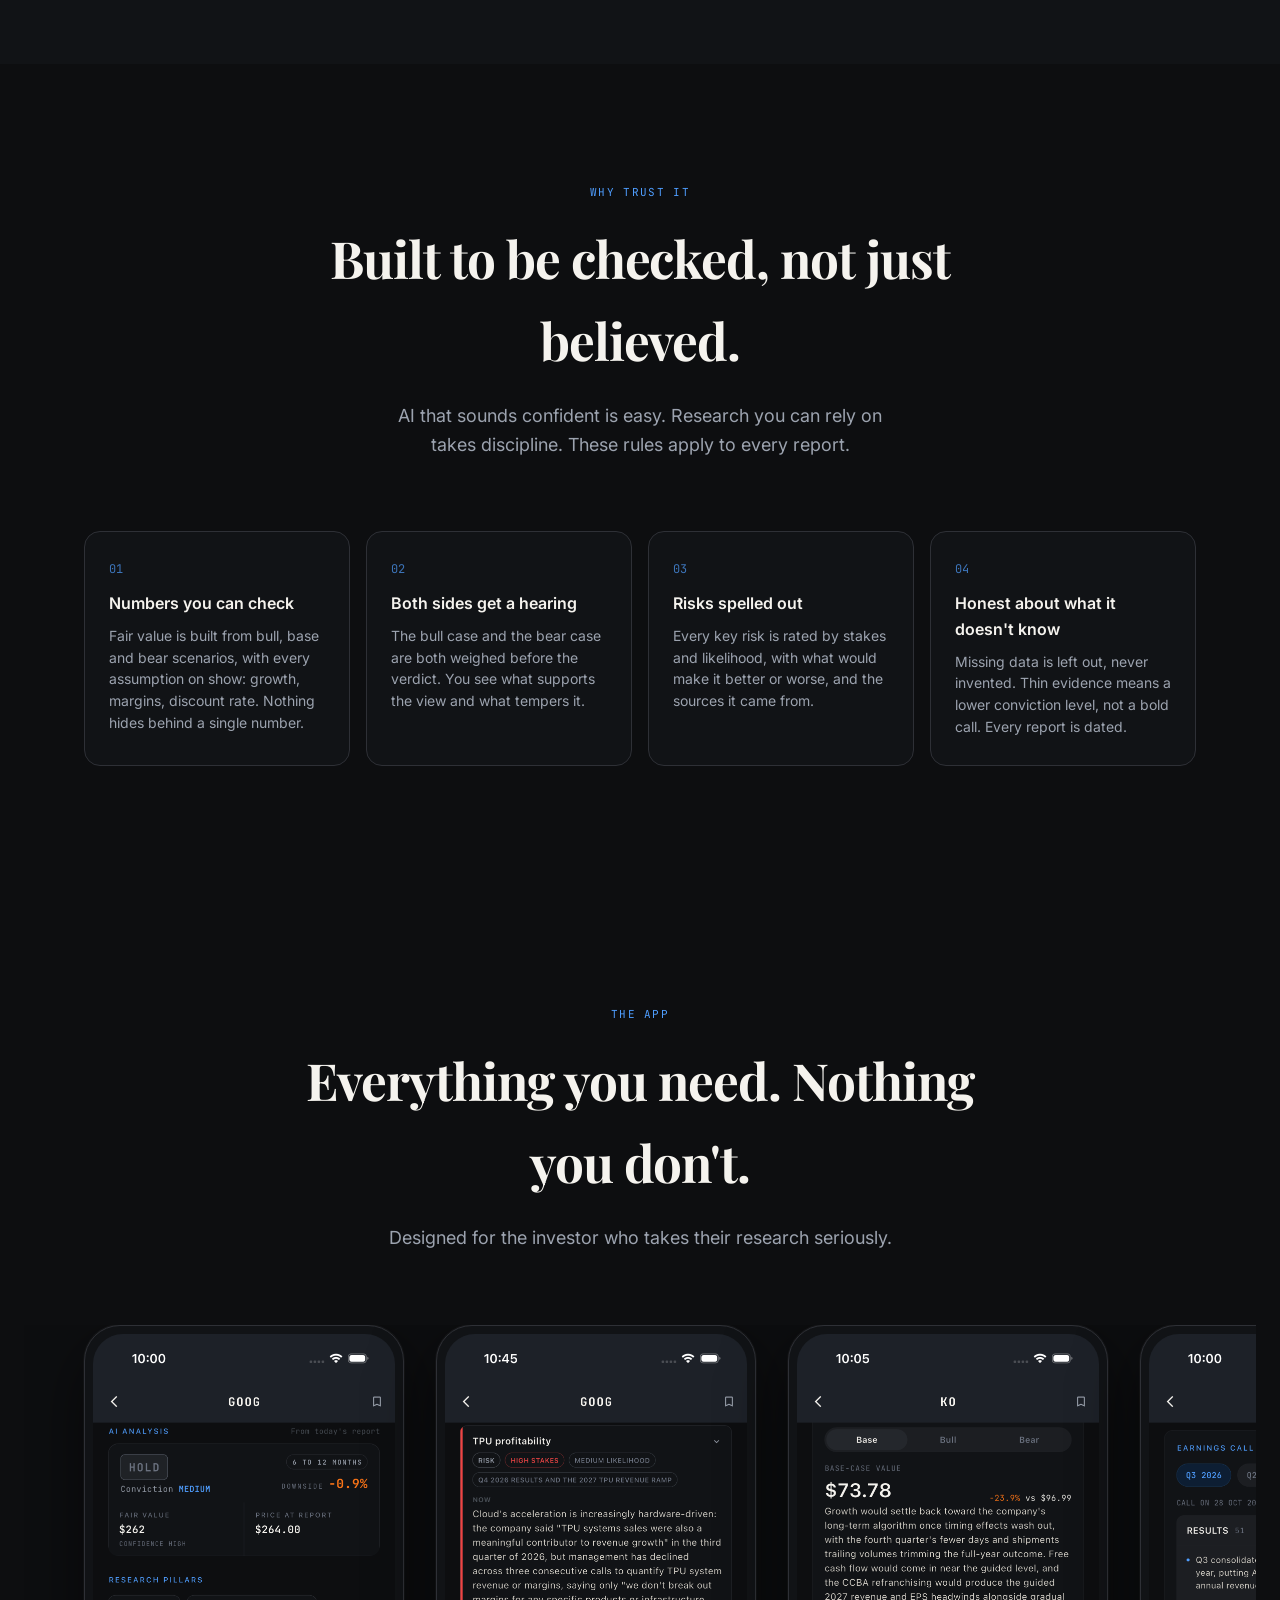
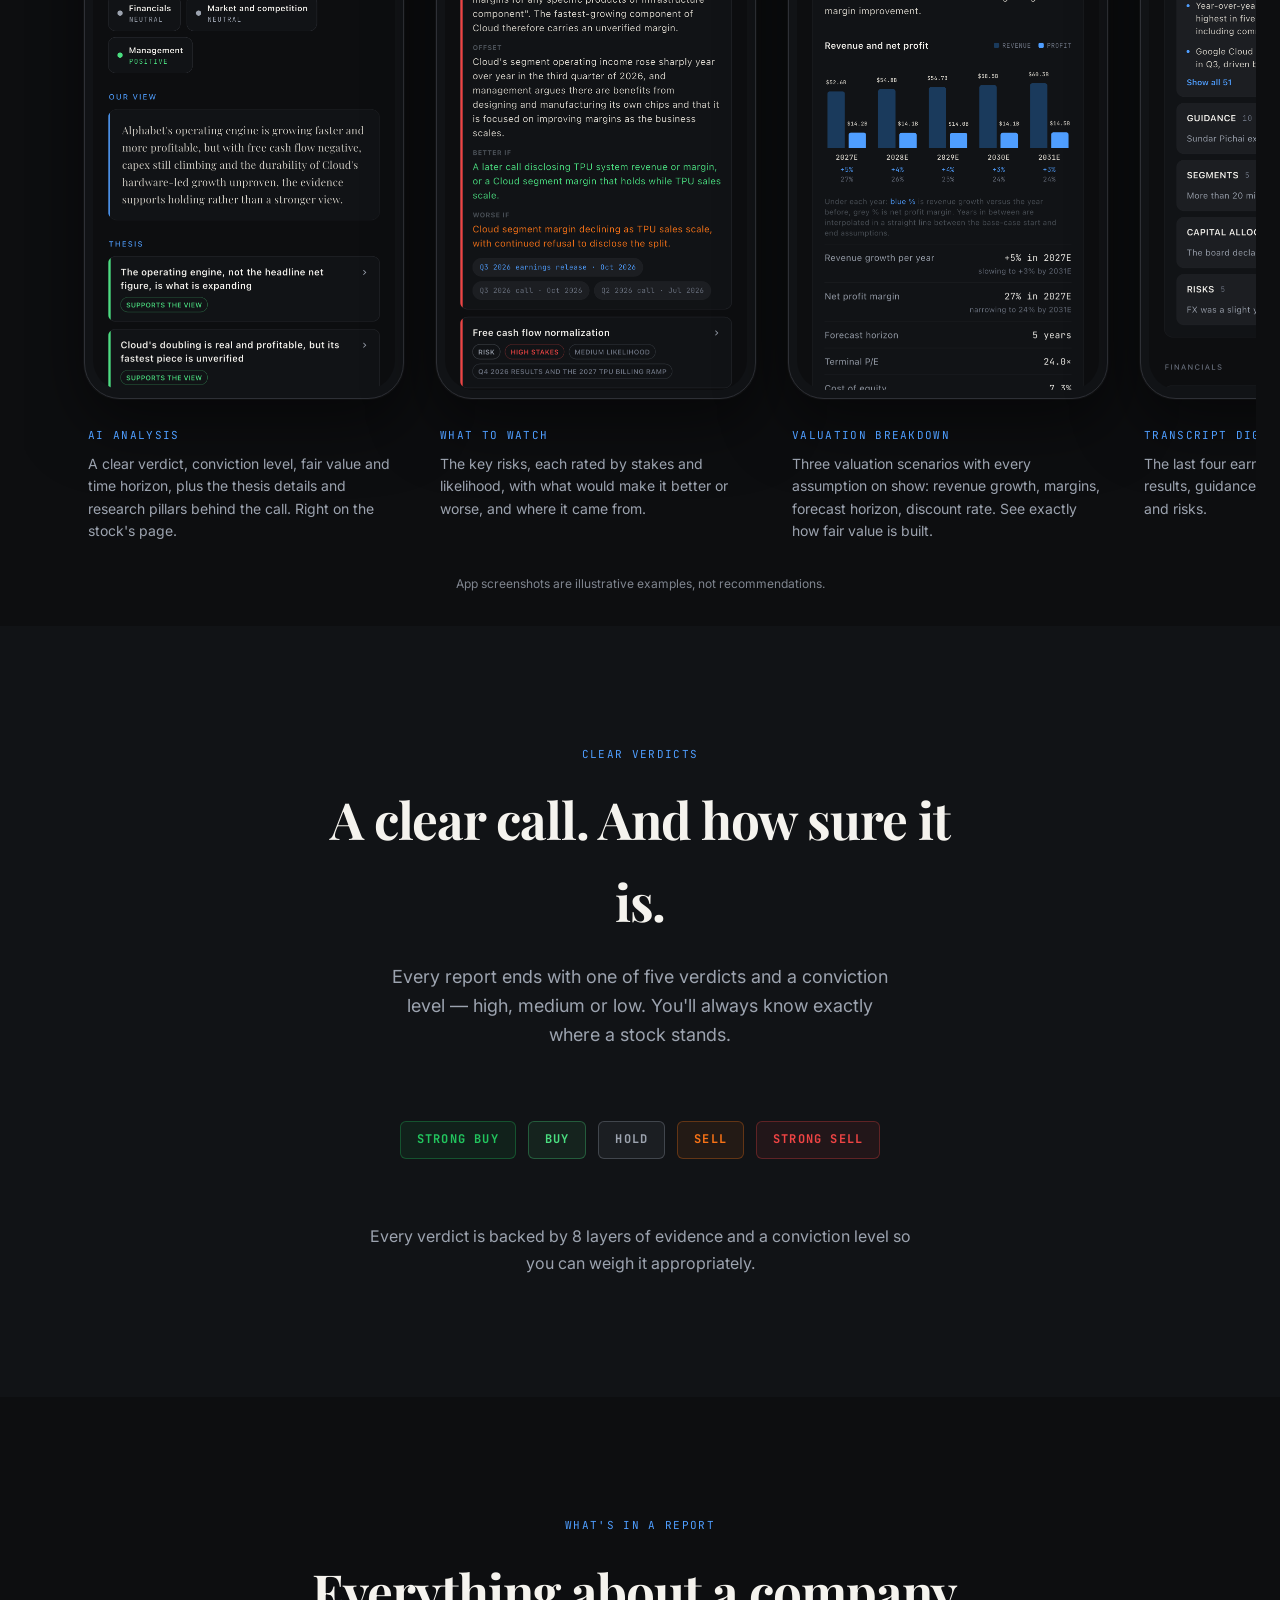
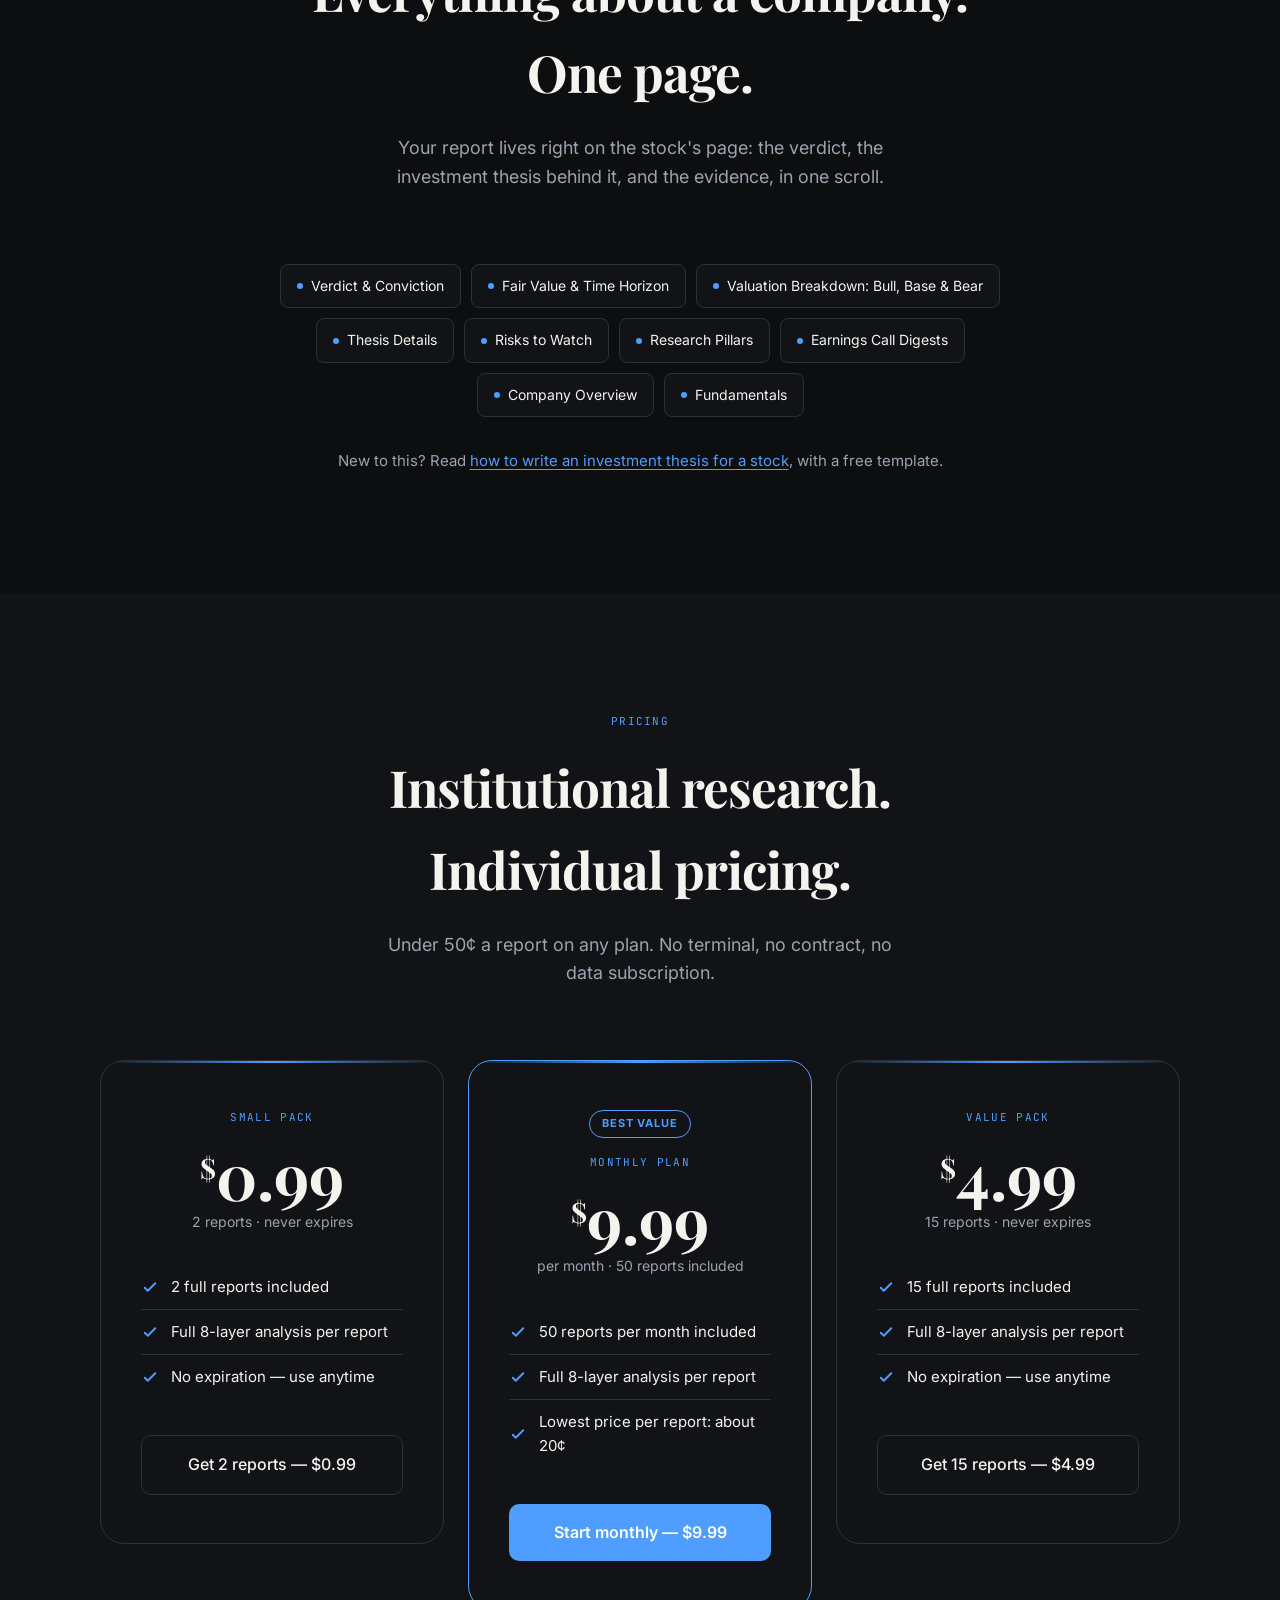
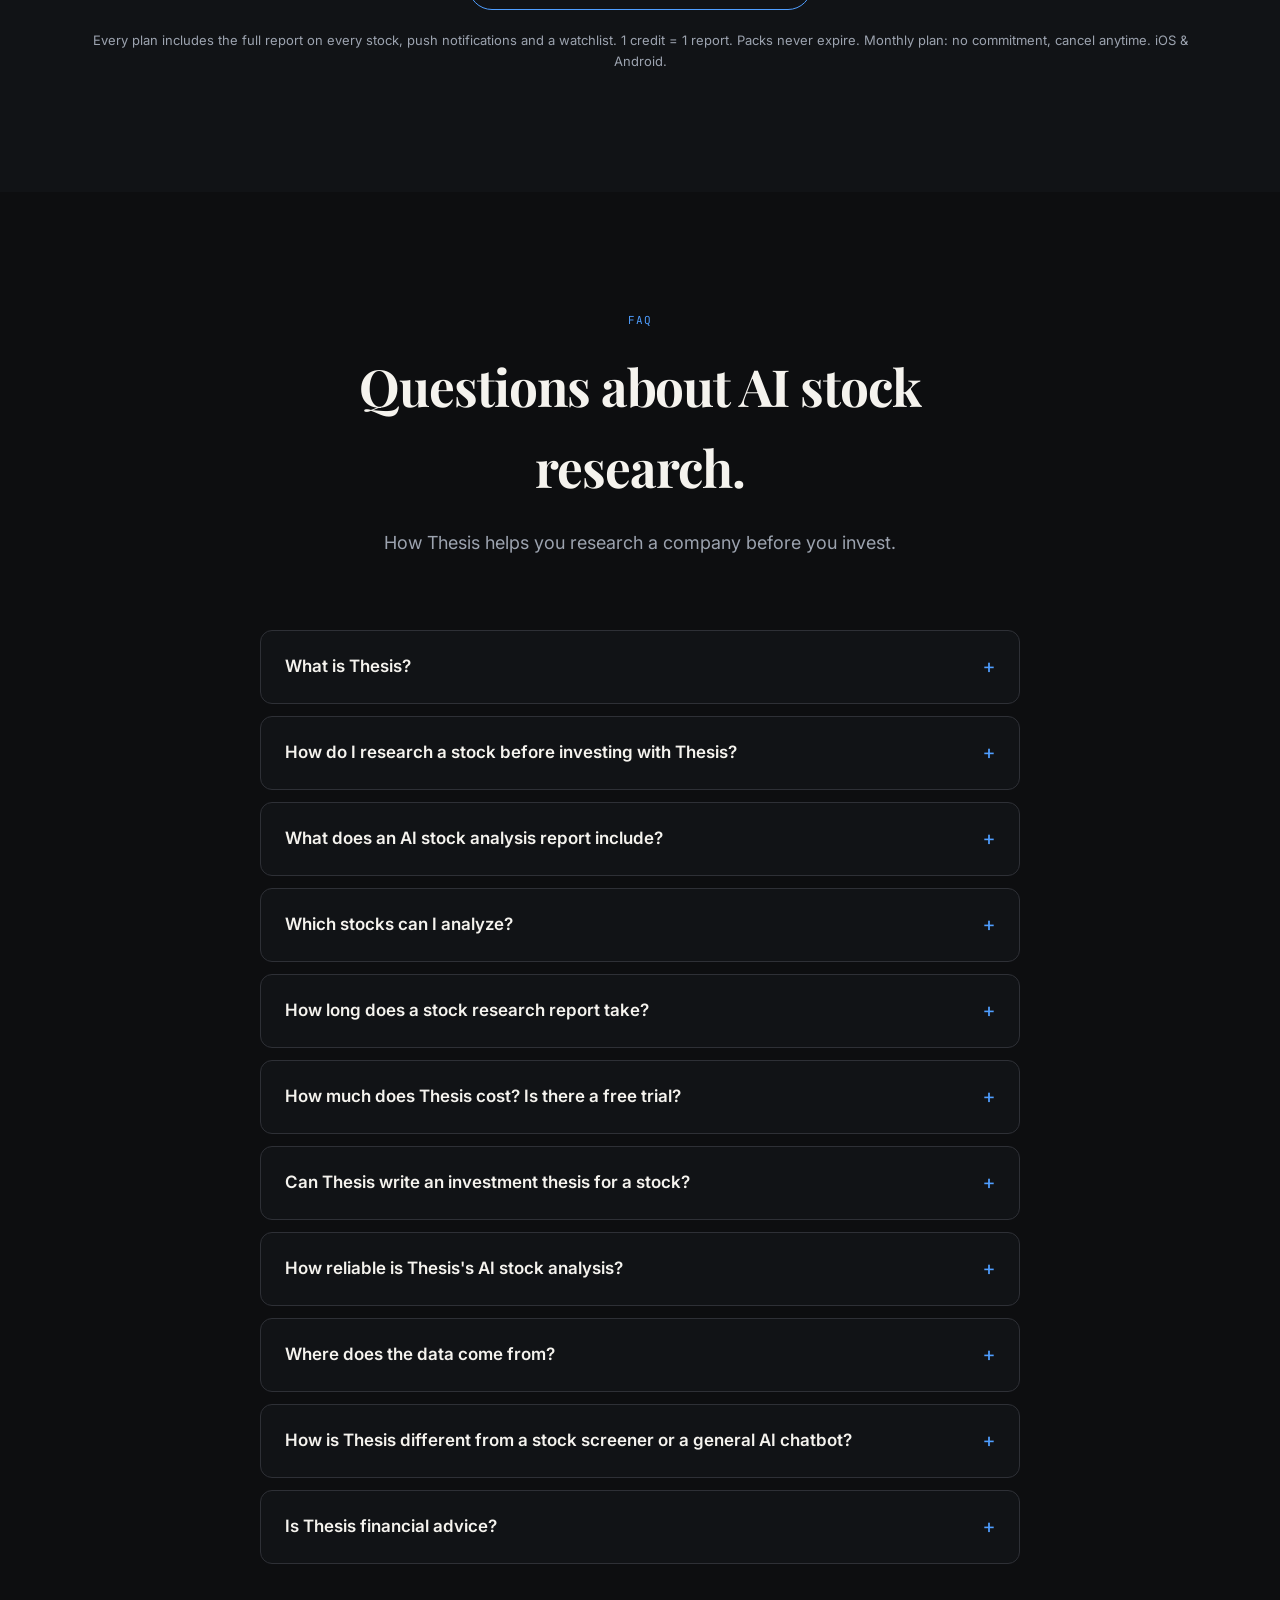
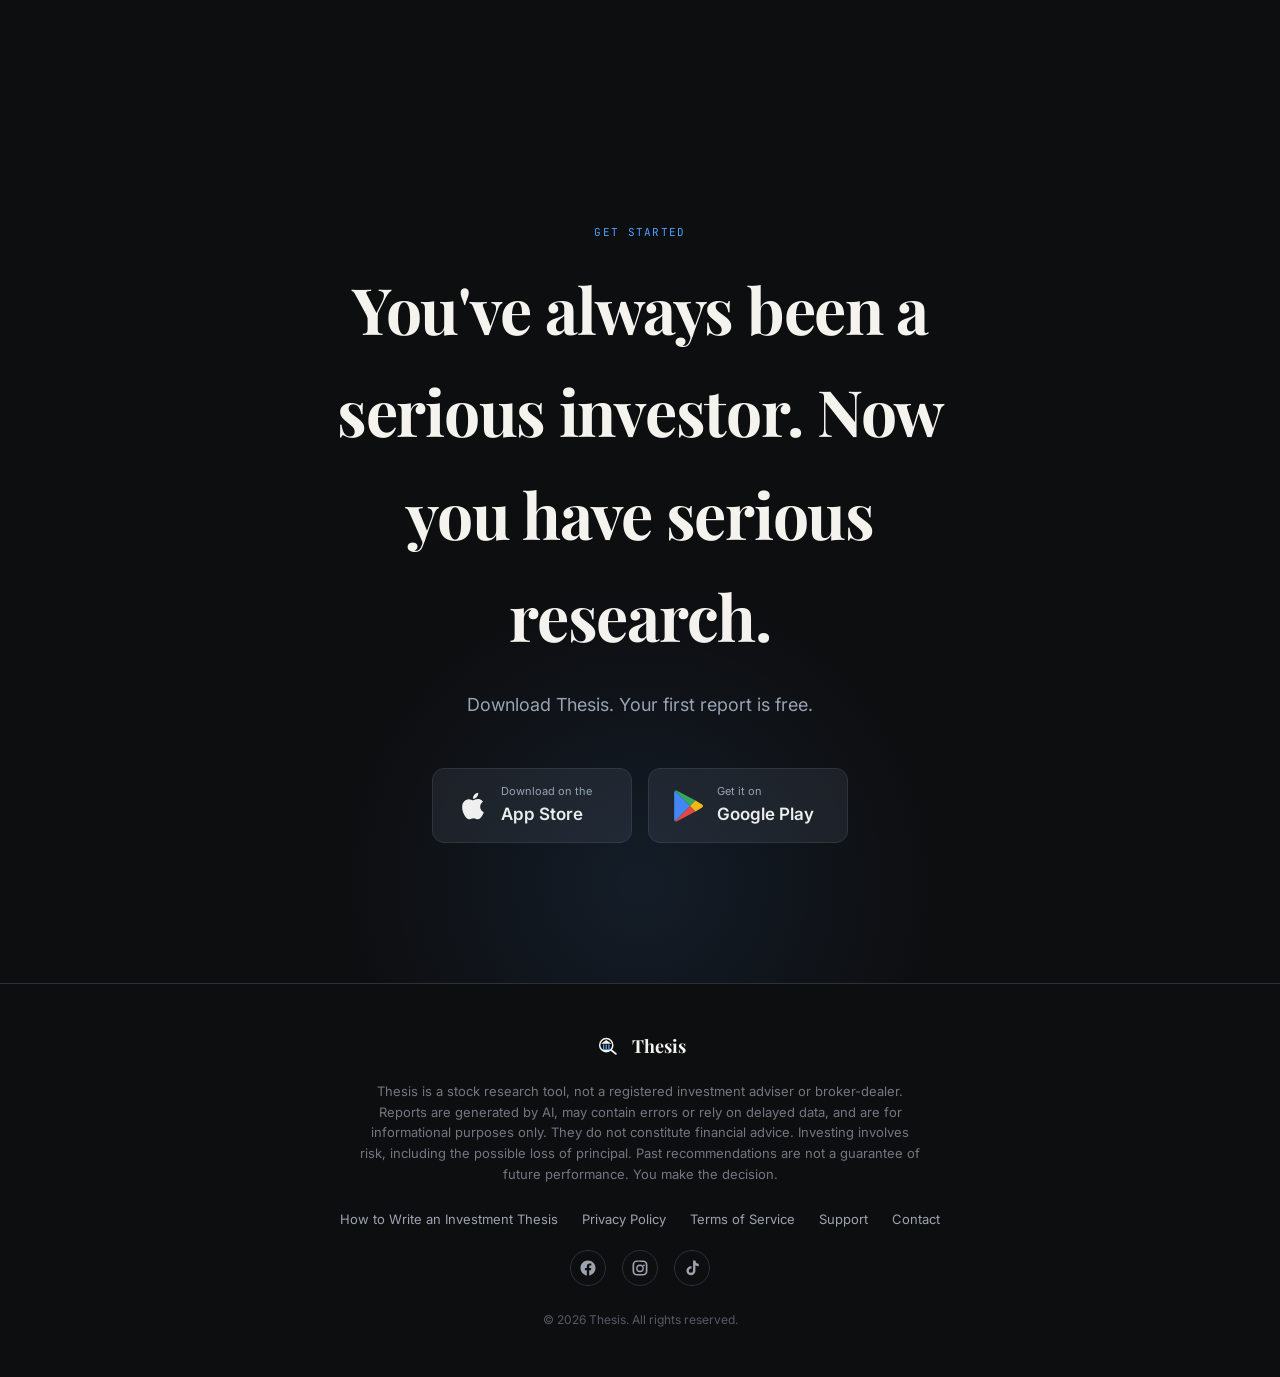
==== commit 73f825e9: "SEO overhaul, new app screenshots, investment thesis guide - Rewrite title, meta description, OG/Twi" ====
--- a/index.html
+++ b/index.html
@@ -5,21 +5,160 @@
   <meta name="viewport" content="width=device-width, initial-scale=1.0" />
 
   <!-- SEO -->
-  <title>Thesis — AI Stock Research</title>
-  <meta name="description" content="Institutional-quality stock research for serious retail investors. 8 layers of evidence. Clear verdict. Your first report is free." />
-  <meta name="keywords" content="stock research app, AI stock analysis, equity research, fundamental analysis, stock ratings, investing app" />
+  <title>Thesis: AI Stock Research &amp; Stock Analysis App for Investors</title>
+  <meta name="description" content="AI stock research for 1,500+ US-listed stocks: fundamentals, earnings call digests, bull/base/bear valuation, key risks and a clear verdict. First report free." />
+  <meta name="keywords" content="AI stock research, AI stock analysis app, stock research app, stock analysis tool, research a stock before investing, investment thesis for stocks, AI investment thesis generator, bull bear base case valuation, earnings call summary, stock fair value" />
+  <meta name="robots" content="index, follow, max-image-preview:large" />
+  <meta name="author" content="Thesis" />
+  <meta name="theme-color" content="#0D0E10" />
   <link rel="canonical" href="https://aistockresearch.vercel.app/" />
 
+  <!-- iOS Smart App Banner (Safari shows an "Open / Get" banner for the App Store app) -->
+  <meta name="apple-itunes-app" content="app-id=6782422725" />
+
   <!-- Open Graph -->
-  <meta property="og:type"        content="website" />
-  <meta property="og:title"       content="Thesis — AI Stock Research" />
-  <meta property="og:description" content="The research tool serious investors have been waiting for. Institutional-quality analysis, at a price that makes sense." />
-  <meta property="og:image"       content="https://aistockresearch.vercel.app/assets/screen-01-verdict.png" />
+  <meta property="og:type"         content="website" />
+  <meta property="og:site_name"    content="Thesis" />
+  <meta property="og:url"          content="https://aistockresearch.vercel.app/" />
+  <meta property="og:locale"       content="en_US" />
+  <meta property="og:title"        content="Thesis: AI Stock Research App" />
+  <meta property="og:description"  content="Research US-listed stocks in minutes. Fundamentals, earnings call digests, a bull/base/bear valuation, key risks and a clear verdict. Your first report is free." />
+  <meta property="og:image"        content="https://aistockresearch.vercel.app/assets/og-image.png" />
+  <meta property="og:image:width"  content="1200" />
+  <meta property="og:image:height" content="630" />
+  <meta property="og:image:alt"    content="Thesis AI stock research app showing a GOOG HOLD verdict with conviction level and fair value" />
 
   <!-- Twitter Card -->
   <meta name="twitter:card"        content="summary_large_image" />
-  <meta name="twitter:title"       content="Thesis — AI Stock Research" />
-  <meta name="twitter:description" content="8 layers of evidence. Clear BUY/SELL verdict. Your first report is free." />
+  <meta name="twitter:title"       content="Thesis: AI Stock Research App" />
+  <meta name="twitter:description" content="Research US-listed stocks in minutes. 8 layers of evidence, the key risks, and a clear verdict. Your first report is free." />
+  <meta name="twitter:image"       content="https://aistockresearch.vercel.app/assets/og-image.png" />
+  <meta name="twitter:image:alt"   content="Thesis AI stock research app showing a GOOG HOLD verdict with conviction level and fair value" />
+
+  <!-- Structured data: lets search engines understand the brand, the app, and the FAQ -->
+  <script type="application/ld+json">
+  {
+    "@context": "https://schema.org",
+    "@graph": [
+      {
+        "@type": "Organization",
+        "@id": "https://aistockresearch.vercel.app/#organization",
+        "name": "Thesis",
+        "url": "https://aistockresearch.vercel.app/",
+        "logo": "https://aistockresearch.vercel.app/assets/app-icon.svg",
+        "email": "investormind.stock@gmail.com",
+        "sameAs": [
+          "https://www.facebook.com/profile.php?id=61592300060480",
+          "https://www.instagram.com/thesis.stock.ai",
+          "https://www.tiktok.com/@thesis.ai",
+          "https://apps.apple.com/us/app/thesis-ai-stock-research/id6782422725",
+          "https://play.google.com/store/apps/details?id=com.stockanalyzer.stock_analyzer_ai"
+        ]
+      },
+      {
+        "@type": "WebSite",
+        "@id": "https://aistockresearch.vercel.app/#website",
+        "url": "https://aistockresearch.vercel.app/",
+        "name": "Thesis: AI Stock Research",
+        "publisher": { "@id": "https://aistockresearch.vercel.app/#organization" },
+        "inLanguage": "en-US"
+      },
+      {
+        "@type": "MobileApplication",
+        "@id": "https://aistockresearch.vercel.app/#app",
+        "name": "Thesis: AI Stock Research",
+        "alternateName": "Thesis",
+        "description": "AI stock research and stock analysis app. Search 1,500+ US-listed stocks and get a full research report on each stock page: a clear buy, hold or sell verdict with a conviction level, fair value and time horizon, a valuation breakdown with bull, base and bear scenarios, the thesis details behind the call, the key risks to watch, earnings call digests, a company overview, and ten years of fundamentals.",
+        "applicationCategory": "FinanceApplication",
+        "operatingSystem": "iOS, Android",
+        "url": "https://aistockresearch.vercel.app/",
+        "image": "https://aistockresearch.vercel.app/assets/og-image.png",
+        "screenshot": [
+          "https://aistockresearch.vercel.app/assets/app-01-analysis.png",
+          "https://aistockresearch.vercel.app/assets/app-06-scenarios.png",
+          "https://aistockresearch.vercel.app/assets/app-07-risks.png",
+          "https://aistockresearch.vercel.app/assets/app-02-earnings.png",
+          "https://aistockresearch.vercel.app/assets/app-03-business.png",
+          "https://aistockresearch.vercel.app/assets/app-04-financials.png",
+          "https://aistockresearch.vercel.app/assets/app-05-home.png"
+        ],
+        "installUrl": [
+          "https://apps.apple.com/us/app/thesis-ai-stock-research/id6782422725",
+          "https://play.google.com/store/apps/details?id=com.stockanalyzer.stock_analyzer_ai"
+        ],
+        "publisher": { "@id": "https://aistockresearch.vercel.app/#organization" },
+        "offers": {
+          "@type": "AggregateOffer",
+          "priceCurrency": "USD",
+          "lowPrice": "0",
+          "highPrice": "9.99",
+          "offerCount": "4"
+        }
+      },
+      {
+        "@type": "FAQPage",
+        "@id": "https://aistockresearch.vercel.app/#faq",
+        "mainEntity": [
+          {
+            "@type": "Question",
+            "name": "What is Thesis?",
+            "acceptedAnswer": { "@type": "Answer", "text": "Thesis is an AI stock research app for iOS and Android. You search a US-listed stock and Thesis researches it for you across 8 layers of evidence, including fundamentals, valuation, earnings calls, market research and a bear case, then gives you a clear verdict with a conviction level and fair value." }
+          },
+          {
+            "@type": "Question",
+            "name": "How do I research a stock before investing with Thesis?",
+            "acceptedAnswer": { "@type": "Answer", "text": "Type the ticker symbol of a US-listed stock, start the analysis, and read the finished report. Each report covers the company's fundamentals, a breakdown of its valuation, digests of its recent earnings calls, an overview of the business, the thesis behind the verdict, and the key risks to watch." }
+          },
+          {
+            "@type": "Question",
+            "name": "What does an AI stock analysis report include?",
+            "acceptedAnswer": { "@type": "Answer", "text": "Each report appears right on the stock's page: a verdict (strong buy, buy, hold, sell or strong sell) with a conviction level of high, medium or low, fair value and time horizon, a valuation breakdown with bull, base and bear scenarios and their assumptions, the thesis details and research pillars behind the call, the key risks to watch rated by stakes and likelihood, digests of the last four earnings calls, a company overview, and ten years of fundamentals." }
+          },
+          {
+            "@type": "Question",
+            "name": "Which stocks can I analyze?",
+            "acceptedAnswer": { "@type": "Answer", "text": "Thesis covers 1,500+ US-listed stocks, including US listings of international companies such as ASML, Novo Nordisk and Spotify. Search by ticker symbol or company name." }
+          },
+          {
+            "@type": "Question",
+            "name": "How long does a stock research report take?",
+            "acceptedAnswer": { "@type": "Answer", "text": "A full report takes about 7 minutes. Track its progress from your home screen, or leave the app and get a push notification when the report is ready." }
+          },
+          {
+            "@type": "Question",
+            "name": "How much does Thesis cost? Is there a free trial?",
+            "acceptedAnswer": { "@type": "Answer", "text": "Your first report is free. After that, each report costs 1 credit. You can buy a pack of 2 credits for $0.99 or 15 credits for $4.99, which never expire, or subscribe for $9.99 per month for 50 credits. The monthly plan can be cancelled anytime." }
+          },
+          {
+            "@type": "Question",
+            "name": "Can Thesis write an investment thesis for a stock?",
+            "acceptedAnswer": { "@type": "Answer", "text": "Yes. Search a US-listed stock and Thesis researches it and writes the investment thesis for you: a clear view, the key points that support or temper it, a bull, base and bear valuation, and the risks that would change the call. Thesis trackers ask you to write the thesis yourself and then monitor it. Thesis builds it from the evidence." }
+          },
+          {
+            "@type": "Question",
+            "name": "How reliable is Thesis's AI stock analysis?",
+            "acceptedAnswer": { "@type": "Answer", "text": "Every report follows the same rules. Fair value is calculated from bull, base and bear scenarios with every assumption shown. The case for and against the stock is weighed before the verdict, the key risks are rated by stakes and likelihood, and missing data is left out instead of invented. When the evidence is thin, the conviction level drops. No research can predict the market, and AI-generated research can contain errors, so treat every verdict as one input to your own decision." }
+          },
+          {
+            "@type": "Question",
+            "name": "Where does the data come from?",
+            "acceptedAnswer": { "@type": "Answer", "text": "Reports are built from current company financial statements and filings, the latest earnings call transcripts, market and price data, analyst estimates, public disclosures of congressional trades and fund holdings, and up-to-date news and web research." }
+          },
+          {
+            "@type": "Question",
+            "name": "How is Thesis different from a stock screener or a general AI chatbot?",
+            "acceptedAnswer": { "@type": "Answer", "text": "A stock screener filters companies by numbers. A general chatbot answers from whatever it remembers. Thesis runs a structured research process on current data for one company at a time, values the business, weighs the strongest case against it, spells out the key risks, and only then reaches a verdict." }
+          },
+          {
+            "@type": "Question",
+            "name": "Is Thesis financial advice?",
+            "acceptedAnswer": { "@type": "Answer", "text": "No. Thesis is a research tool, not a registered investment adviser or broker-dealer. Reports are generated by AI, are for informational purposes only, may contain errors, and do not constitute financial advice. Investing involves risk, including the possible loss of principal. You make the decision." }
+          }
+        ]
+      }
+    ]
+  }
+  </script>
 
   <!-- Fonts -->
   <link rel="preconnect" href="https://fonts.googleapis.com" />
@@ -37,8 +176,8 @@
   <!-- ═══════════════════════════════════ NAV ═══════════════════════════════════ -->
   <nav>
     <div class="nav-inner">
-      <a href="#" class="nav-logo" aria-label="Thesis home">
-        <img src="assets/app-icon.svg" class="logo-icon" alt="Thesis" width="32" height="32" />
+      <a href="/" class="nav-logo" aria-label="Thesis home">
+        <img src="assets/app-icon.svg" class="logo-icon" alt="" width="32" height="32" />
         <span class="nav-wordmark">Thesis</span>
       </a>
 
@@ -54,12 +193,17 @@
         </a>
       </div>
 
-      <a href="#download" class="nav-cta">
-        <svg width="16" height="16" fill="none" viewBox="0 0 24 24" stroke="currentColor" stroke-width="2.5">
-          <path d="M12 3v12m0 0-4-4m4 4 4-4M3 19h18" stroke-linecap="round" stroke-linejoin="round"/>
-        </svg>
-        <span>Download App</span>
-      </a>
+      <div class="nav-right">
+        <a href="/#how-it-works" class="nav-link nav-link-how">How it works</a>
+        <a href="/#pricing" class="nav-link">Pricing</a>
+        <a href="/how-to-write-an-investment-thesis/" class="nav-link nav-link-guide">Guide</a>
+        <a href="#download" class="nav-cta" aria-label="Download App">
+          <svg width="16" height="16" fill="none" viewBox="0 0 24 24" stroke="currentColor" stroke-width="2.5">
+            <path d="M12 3v12m0 0-4-4m4 4 4-4M3 19h18" stroke-linecap="round" stroke-linejoin="round"/>
+          </svg>
+          <span>Download App</span>
+        </a>
+      </div>
     </div>
   </nav>
 
@@ -67,18 +211,16 @@
   <section class="hero">
     <div class="hero-glow" aria-hidden="true"></div>
 
-    <div class="hero-label label animate-fade-up">AI Stock Research</div>
-
-    <h1 class="animate-fade-up delay-1">
-      Invest like you know<br />
-      what you're doing.<br />
-      <em>Because now you will.</em>
+    <h1 class="animate-fade-up">
+      <span class="hero-label label">AI Stock Research &amp; Analysis App</span>
+      Know why<br />
+      <em>before you buy.</em>
     </h1>
 
     <p class="hero-sub animate-fade-up delay-2">
-      Thesis gives serious retail investors the same research quality
-      institutional managers pay $24,000 a year for.
-      Your first report is free.
+      Thesis researches 1,500+ US-listed stocks and builds the investment
+      thesis for you: a clear verdict, the case for and against, and the risks
+      to watch. In about 7 minutes. Your first report is free.
     </p>
 
     <div class="hero-actions animate-fade-up delay-3">
@@ -104,15 +246,18 @@
     </p>
 
     <!-- Hero Screenshot -->
-    <div class="hero-mockup animate-fade-up delay-4">
+    <div class="hero-mockup">
       <div class="phone-frame">
         <img
-          src="assets/screen-01-verdict.png"
-          alt="Thesis app — verdict screen showing AMZN BUY with conviction score and fair value"
+          src="assets/app-01-analysis.webp"
+          alt="Thesis AI stock research app: GOOG stock page with a HOLD verdict, conviction level, fair value and research pillars"
           class="hero-screenshot"
+          width="1206" height="2622"
+          fetchpriority="high"
         />
       </div>
     </div>
+    <p class="screens-note">App screenshots are illustrative examples, not recommendations.</p>
   </section>
 
   <!-- ═══════════════════════════════ PROOF BAND ═══════════════════════════════ -->
@@ -124,7 +269,7 @@
       </div>
       <div class="proof-divider"></div>
       <div class="proof-item">
-        <div class="proof-value">~15 min</div>
+        <div class="proof-value">~7 min</div>
         <div class="label">Full Analysis</div>
       </div>
       <div class="proof-divider"></div>
@@ -132,11 +277,6 @@
         <div class="proof-value">Free</div>
         <div class="label">First Report</div>
       </div>
-      <!-- <div class="proof-divider"></div>
-      <div class="proof-item">
-        <div class="proof-value">$24k/yr</div>
-        <div class="label">Bloomberg Equivalent</div>
-      </div> -->
     </div>
   </div>
 
@@ -166,7 +306,7 @@
               <circle cx="10" cy="10" r="10" opacity="0.15"/>
               <path d="M6 6l8 8M14 6l-8 8" stroke="#EF4444" stroke-width="2" stroke-linecap="round"/>
             </svg>
-            <p>Bloomberg Terminal at $24,000/year — priced out of reach for individuals</p>
+            <p>Pro research tools cost hundreds to thousands a year — and still leave the analysis to you</p>
           </div>
 
           <div class="comparison-item">
@@ -204,7 +344,7 @@
               <circle cx="10" cy="10" r="10" fill="#22C55E" opacity="0.15"/>
               <path d="M5 10l4 4 6-7" stroke="#22C55E" stroke-width="2" stroke-linecap="round" stroke-linejoin="round"/>
             </svg>
-            <p>Institutional-quality analysis from $0.99 packs or $9.99/month</p>
+            <p>A finished research report for under 50¢ each</p>
           </div>
 
           <div class="comparison-item">
@@ -212,7 +352,7 @@
               <circle cx="10" cy="10" r="10" fill="#22C55E" opacity="0.15"/>
               <path d="M5 10l4 4 6-7" stroke="#22C55E" stroke-width="2" stroke-linecap="round" stroke-linejoin="round"/>
             </svg>
-            <p>Every report includes a full bear case — what could go wrong, stated plainly</p>
+            <p>Every report spells out the key risks — what could go wrong, rated by stakes and likelihood</p>
           </div>
 
           <div class="comparison-item">
@@ -220,7 +360,7 @@
               <circle cx="10" cy="10" r="10" fill="#22C55E" opacity="0.15"/>
               <path d="M5 10l4 4 6-7" stroke="#22C55E" stroke-width="2" stroke-linecap="round" stroke-linejoin="round"/>
             </svg>
-            <p>Know your position cold. Make a decision you can stand behind with evidence.</p>
+            <p>Know the case for and against before you buy. Decide with evidence, not hype.</p>
           </div>
         </div>
       </div>
@@ -228,24 +368,24 @@
   </section>
 
   <!-- ═══════════════════════════════ LAYERS ═══════════════════════════════ -->
-  <section>
+  <section id="features">
     <div class="container">
       <div class="section-header">
         <div class="label">The Analysis</div>
         <h2>8 layers of evidence. Then it argues against itself.</h2>
-        <p>Before Thesis reaches a verdict, it runs a full adversarial analysis — the same framework institutional research desks use.</p>
+        <p>Before Thesis reaches a verdict on a company, it weighs every one of these angles, then stress-tests its own conclusion before it makes the call.</p>
       </div>
 
       <div class="layers-grid">
         <div class="layer-card">
           <div class="layer-number">01</div>
           <h3>Fundamental Analysis</h3>
-          <p>Revenue growth, margins, balance sheet strength, and earnings quality assessed against sector benchmarks.</p>
+          <p>Revenue growth, margins, balance sheet strength, and earnings quality — read in the context of the company's sector.</p>
         </div>
         <div class="layer-card">
           <div class="layer-number">02</div>
           <h3>Valuation Models</h3>
-          <p>Fair value calculated from DCF, comparable company analysis, and historical multiple ranges. Margin of safety clearly stated.</p>
+          <p>Fair value from a discounted cash flow model across bear, base and bull scenarios, cross-checked against the company's own valuation history. Upside or downside to fair value clearly stated.</p>
         </div>
         <div class="layer-card">
           <div class="layer-number">03</div>
@@ -254,8 +394,8 @@
         </div>
         <div class="layer-card">
           <div class="layer-number">04</div>
-          <h3>Insider Activity</h3>
-          <p>Recent buy and sell transactions from executives and directors — with context on size and pattern significance.</p>
+          <h3>Congressional Trades</h3>
+          <p>Recent stock trades by members of Congress, with context on timing and size.</p>
         </div>
         <div class="layer-card">
           <div class="layer-number">05</div>
@@ -269,20 +409,20 @@
         </div>
         <div class="layer-card">
           <div class="layer-number">07</div>
-          <h3>Sentiment Analysis</h3>
-          <p>News sentiment, analyst consensus shifts, and short interest trends — calibrated against price action.</p>
+          <h3>Sentiment &amp; Market Signals</h3>
+          <p>News flow, analyst consensus and price targets, and price action — what the market expects versus what the evidence shows.</p>
         </div>
         <div class="layer-card">
           <div class="layer-number">08</div>
-          <h3>Bear Case Stress Test</h3>
-          <p>The analysis challenges its own thesis. What are the strongest arguments against this position? Stated plainly, not buried.</p>
+          <h3>Risks &amp; Bear Case</h3>
+          <p>The case against the stock gets its full say. The biggest risks are rated by stakes and likelihood, with what would make each better or worse.</p>
         </div>
       </div>
     </div>
   </section>
 
   <!-- ═══════════════════════════════ HOW IT WORKS ═══════════════════════════════ -->
-  <section class="how-it-works">
+  <section class="how-it-works" id="how-it-works">
     <div class="container">
       <div class="section-header">
         <div class="label">How It Works</div>
@@ -294,24 +434,59 @@
         <div class="step">
           <div class="step-number">1</div>
           <h3>Search your ticker</h3>
-          <p>Type any US stock symbol. If a fresh report exists in the pool, you get it instantly at no cost.</p>
+          <p>Type a US-listed stock symbol. Your first report is free; after that, each report costs 1 credit.</p>
         </div>
         <div class="step">
           <div class="step-number">2</div>
           <h3>The analysis runs</h3>
-          <p>If no fresh report exists, Thesis runs the full 8-layer research pipeline. Ready in about 20 minutes. Watch it happen in real time — or leave and get a push notification when your report lands.</p>
+          <p>Thesis researches the stock across all 8 layers of evidence. Ready in about 7 minutes. Track it from your home screen, or leave and get a push notification when your report lands.</p>
         </div>
         <div class="step">
           <div class="step-number">3</div>
           <h3>Read it. Make your call.</h3>
-          <p>A structured verdict with conviction score, fair value, margin of safety, and the full bear case. Everything you need to decide for yourself.</p>
+          <p>Your report appears right on the stock's page: verdict, conviction, fair value, and the evidence behind the call. Everything you need to decide for yourself.</p>
+        </div>
+      </div>
+    </div>
+  </section>
+
+  <!-- ═══════════════════════════════ TRUST ═══════════════════════════════ -->
+  <!-- Outcome-level only: do not name models, data vendors, stage counts or thresholds here. -->
+  <section id="trust">
+    <div class="container">
+      <div class="section-header">
+        <div class="label">Why Trust It</div>
+        <h2>Built to be checked, not just believed.</h2>
+        <p>AI that sounds confident is easy. Research you can rely on takes discipline. These rules apply to every report.</p>
+      </div>
+
+      <div class="layers-grid">
+        <div class="layer-card">
+          <div class="layer-number">01</div>
+          <h3>Numbers you can check</h3>
+          <p>Fair value is built from bull, base and bear scenarios, with every assumption on show: growth, margins, discount rate. Nothing hides behind a single number.</p>
+        </div>
+        <div class="layer-card">
+          <div class="layer-number">02</div>
+          <h3>Both sides get a hearing</h3>
+          <p>The bull case and the bear case are both weighed before the verdict. You see what supports the view and what tempers it.</p>
+        </div>
+        <div class="layer-card">
+          <div class="layer-number">03</div>
+          <h3>Risks spelled out</h3>
+          <p>Every key risk is rated by stakes and likelihood, with what would make it better or worse, and the sources it came from.</p>
+        </div>
+        <div class="layer-card">
+          <div class="layer-number">04</div>
+          <h3>Honest about what it doesn't know</h3>
+          <p>Missing data is left out, never invented. Thin evidence means a lower conviction level, not a bold call. Every report is dated.</p>
         </div>
       </div>
     </div>
   </section>
 
   <!-- ═══════════════════════════════ SCREENSHOTS ═══════════════════════════════ -->
-  <section class="screenshots-section">
+  <section class="screenshots-section" id="app">
     <div class="container">
       <div class="section-header">
         <div class="label">The App</div>
@@ -326,70 +501,111 @@
         <div class="screenshot-item">
           <div class="screenshot-phone">
             <img
-              src="assets/screen-04-discover.png"
-              alt="Home screen — trending stocks, 52-week highs and lows"
+              src="assets/app-01-analysis.webp"
+              alt="GOOG stock page with AI stock analysis: HOLD verdict, medium conviction, fair value, research pillars and the thesis behind the call"
+              width="1206" height="2622"
+              loading="lazy" decoding="async"
             />
           </div>
           <div class="screenshot-caption">
-            <div class="label">Discover</div>
-            <p>Spot the moves before they happen. Trending stocks, 52-week highs and lows — surface what the market is doing in real time.</p>
+            <div class="label">AI Analysis</div>
+            <p>A clear verdict, conviction level, fair value and time horizon, plus the thesis details and research pillars behind the call. Right on the stock's page.</p>
           </div>
         </div>
 
         <div class="screenshot-item">
           <div class="screenshot-phone">
             <img
-              src="assets/screen-02-details.png"
-              alt="Stock details — AMZN price chart with AI analysis summary"
+              src="assets/app-07-risks.webp"
+              alt="Stock risk analysis in the Thesis app: each key risk rated by stakes and likelihood, with what would make it better or worse and the earnings sources behind it"
+              width="1206" height="2622"
+              loading="lazy" decoding="async"
             />
           </div>
           <div class="screenshot-caption">
-            <div class="label">Stock Details</div>
-            <p>Price, fundamentals, the full picture. Live market data and AI analysis sitting side by side — bull case against bear.</p>
+            <div class="label">What to Watch</div>
+            <p>The key risks, each rated by stakes and likelihood, with what would make it better or worse, and where it came from.</p>
           </div>
         </div>
 
         <div class="screenshot-item">
           <div class="screenshot-phone">
             <img
-              src="assets/screen-01-verdict.png"
-              alt="Verdict screen — AMZN BUY with conviction score, fair value, and margin of safety"
+              src="assets/app-06-scenarios.webp"
+              alt="Stock valuation with bull, base and bear scenarios: KO base-case fair value, 5-year revenue and profit forecast, and every assumption shown"
+              width="1206" height="2622"
+              loading="lazy" decoding="async"
             />
           </div>
           <div class="screenshot-caption">
-            <div class="label">The Verdict</div>
-            <p>One clear verdict on any stock. Buy, hold, or sell — with conviction, fair value, and the full bear case on a single card.</p>
+            <div class="label">Valuation Breakdown</div>
+            <p>Three valuation scenarios with every assumption on show: revenue growth, margins, forecast horizon, discount rate. See exactly how fair value is built.</p>
           </div>
         </div>
 
         <div class="screenshot-item">
           <div class="screenshot-phone">
             <img
-              src="assets/screen-05-pipeline.png"
-              alt="Pipeline screen — 8-stage analysis running for NVDA"
+              src="assets/app-02-earnings.webp"
+              alt="Earnings call digest for the last 4 quarters: results, guidance, segments, capital allocation and risks"
+              width="1206" height="2622"
+              loading="lazy" decoding="async"
             />
           </div>
           <div class="screenshot-caption">
-            <div class="label">The Engine</div>
-            <p>Watch the analysis happen. An eight-stage pipeline reasons through every layer of evidence before it makes the call.</p>
+            <div class="label">Transcript Digests</div>
+            <p>The last four earnings calls, digested into results, guidance, segments, capital allocation and risks.</p>
           </div>
         </div>
 
         <div class="screenshot-item">
           <div class="screenshot-phone">
             <img
-              src="assets/screen-03-queue.png"
-              alt="Reports in progress — multiple tickers queued and ready"
+              src="assets/app-03-business.webp"
+              alt="Company research overview: what the business does, products, services, segments, competition and supply chain"
+              width="1206" height="2622"
+              loading="lazy" decoding="async"
             />
           </div>
           <div class="screenshot-caption">
-            <div class="label">Your Queue</div>
-            <p>Queue it. We'll notify you when it's ready. Run reports on any ticker and come back when the analysis lands.</p>
-          </div>
-        </div>
-
-      </div>
-    </div>
+            <div class="label">Company Overview</div>
+            <p>What the company actually does: products, services, segments, competition and supply chain, in a few minutes' read.</p>
+          </div>
+        </div>
+
+        <div class="screenshot-item">
+          <div class="screenshot-phone">
+            <img
+              src="assets/app-04-financials.webp"
+              alt="Ten years of company financials: revenue, net profit, margins and free cash flow charts"
+              width="1206" height="2622"
+              loading="lazy" decoding="async"
+            />
+          </div>
+          <div class="screenshot-caption">
+            <div class="label">Fundamentals</div>
+            <p>Ten years of revenue, profit, margins and free cash flow, annual or quarterly, at a glance.</p>
+          </div>
+        </div>
+
+        <div class="screenshot-item">
+          <div class="screenshot-phone">
+            <img
+              src="assets/app-05-home.webp"
+              alt="Stock research app home screen with reports in progress, credits balance and watchlist"
+              width="1206" height="2622"
+              loading="lazy" decoding="async"
+            />
+          </div>
+          <div class="screenshot-caption">
+            <div class="label">Your Reports</div>
+            <p>Queue reports on any ticker. Track progress from home and get notified the moment each one lands.</p>
+          </div>
+        </div>
+
+      </div>
+    </div>
+    <div class="container"><p class="screens-note">App screenshots are illustrative examples, not recommendations.</p></div>
   </section>
 
   <!-- ═══════════════════════════════ VERDICT ═══════════════════════════════ -->
@@ -397,8 +613,8 @@
     <div class="container">
       <div class="section-header">
         <div class="label">Clear Verdicts</div>
-        <h2>No ambiguity. A call you can act on.</h2>
-        <p>Every report ends with one of five verdicts and a conviction score from 0–100%. You'll always know exactly where a stock stands.</p>
+        <h2>A clear call. And how sure it is.</h2>
+        <p>Every report ends with one of five verdicts and a conviction level — high, medium or low. You'll always know exactly where a stock stands.</p>
       </div>
 
       <div class="verdict-grid">
@@ -410,45 +626,44 @@
       </div>
 
       <p class="verdict-description">
-        A guide who hedges loses the hero's trust. Thesis makes calls.
-        Every verdict is backed by 8 layers of evidence and a conviction score
+        Every verdict is backed by 8 layers of evidence and a conviction level
         so you can weigh it appropriately.
       </p>
     </div>
   </section>
 
   <!-- ═══════════════════════════════ REPORT CONTENTS ═══════════════════════════════ -->
-  <section>
+  <section id="report">
     <div class="container">
       <div class="section-header">
         <div class="label">What's in a Report</div>
-        <h2>Every angle covered before you decide.</h2>
-        <p>A Thesis report is a complete research brief — 11 sections, every layer of evidence, the full bear case included.</p>
+        <h2>Everything about a company. One page.</h2>
+        <p>Your report lives right on the stock's page: the verdict, the investment thesis behind it, and the evidence, in one scroll.</p>
       </div>
 
       <div class="report-tabs">
-        <div class="report-tab"><div class="tab-dot"></div> Final Decision</div>
-        <div class="report-tab"><div class="tab-dot"></div> Financial Summary</div>
-        <div class="report-tab"><div class="tab-dot"></div> Financial Insights</div>
-        <div class="report-tab"><div class="tab-dot"></div> Super Investors</div>
-        <div class="report-tab"><div class="tab-dot"></div> Price History</div>
-        <div class="report-tab"><div class="tab-dot"></div> Earnings Transcript</div>
-        <div class="report-tab"><div class="tab-dot"></div> Valuation Summary</div>
-        <div class="report-tab"><div class="tab-dot"></div> Insider Trades</div>
-        <div class="report-tab"><div class="tab-dot"></div> Red Team Analysis</div>
-        <div class="report-tab"><div class="tab-dot"></div> Research Brief</div>
-        <div class="report-tab"><div class="tab-dot"></div> Contradictions</div>
-      </div>
+        <div class="report-tab"><div class="tab-dot"></div> Verdict &amp; Conviction</div>
+        <div class="report-tab"><div class="tab-dot"></div> Fair Value &amp; Time Horizon</div>
+        <div class="report-tab"><div class="tab-dot"></div> Valuation Breakdown: Bull, Base &amp; Bear</div>
+        <div class="report-tab"><div class="tab-dot"></div> Thesis Details</div>
+        <div class="report-tab"><div class="tab-dot"></div> Risks to Watch</div>
+        <div class="report-tab"><div class="tab-dot"></div> Research Pillars</div>
+        <div class="report-tab"><div class="tab-dot"></div> Earnings Call Digests</div>
+        <div class="report-tab"><div class="tab-dot"></div> Company Overview</div>
+        <div class="report-tab"><div class="tab-dot"></div> Fundamentals</div>
+      </div>
+
+      <p class="report-guide-link">New to this? Read <a href="/how-to-write-an-investment-thesis/">how to write an investment thesis for a stock</a>, with a free template.</p>
     </div>
   </section>
 
   <!-- ═══════════════════════════════ PRICING ═══════════════════════════════ -->
-  <section style="background: var(--surface);">
+  <section id="pricing" style="background: var(--surface);">
     <div class="container">
       <div class="section-header">
         <div class="label">Pricing</div>
         <h2>Institutional research. Individual pricing.</h2>
-        <p>Bloomberg charges $24,000 a year. You shouldn't have to.</p>
+        <p>Under 50¢ a report on any plan. No terminal, no contract, no data subscription.</p>
       </div>
 
       <div class="pricing-grid">
@@ -468,7 +683,7 @@
               <svg class="check-icon" width="18" height="18" fill="none" viewBox="0 0 24 24" stroke="currentColor" stroke-width="2.5">
                 <path d="M5 13l4 4L19 7" stroke-linecap="round" stroke-linejoin="round"/>
               </svg>
-              8-layer adversarial analysis per report
+              Full 8-layer analysis per report
             </li>
             <li>
               <svg class="check-icon" width="18" height="18" fill="none" viewBox="0 0 24 24" stroke="currentColor" stroke-width="2.5">
@@ -500,25 +715,13 @@
               <svg class="check-icon" width="18" height="18" fill="none" viewBox="0 0 24 24" stroke="currentColor" stroke-width="2.5">
                 <path d="M5 13l4 4L19 7" stroke-linecap="round" stroke-linejoin="round"/>
               </svg>
-              8-layer adversarial analysis per report
+              Full 8-layer analysis per report
             </li>
             <li>
               <svg class="check-icon" width="18" height="18" fill="none" viewBox="0 0 24 24" stroke="currentColor" stroke-width="2.5">
                 <path d="M5 13l4 4L19 7" stroke-linecap="round" stroke-linejoin="round"/>
               </svg>
-              All US-listed equities covered
-            </li>
-            <li>
-              <svg class="check-icon" width="18" height="18" fill="none" viewBox="0 0 24 24" stroke="currentColor" stroke-width="2.5">
-                <path d="M5 13l4 4L19 7" stroke-linecap="round" stroke-linejoin="round"/>
-              </svg>
-              Push notifications when report is ready
-            </li>
-            <li>
-              <svg class="check-icon" width="18" height="18" fill="none" viewBox="0 0 24 24" stroke="currentColor" stroke-width="2.5">
-                <path d="M5 13l4 4L19 7" stroke-linecap="round" stroke-linejoin="round"/>
-              </svg>
-              Watchlist with live recommendation tracking
+              Lowest price per report: about 20¢
             </li>
           </ul>
 
@@ -543,7 +746,7 @@
               <svg class="check-icon" width="18" height="18" fill="none" viewBox="0 0 24 24" stroke="currentColor" stroke-width="2.5">
                 <path d="M5 13l4 4L19 7" stroke-linecap="round" stroke-linejoin="round"/>
               </svg>
-              8-layer adversarial analysis per report
+              Full 8-layer analysis per report
             </li>
             <li>
               <svg class="check-icon" width="18" height="18" fill="none" viewBox="0 0 24 24" stroke="currentColor" stroke-width="2.5">
@@ -559,7 +762,66 @@
         </div>
       </div>
 
-      <p class="pricing-note" style="text-align:center;">Report packs never expire. Monthly plan — no commitment, cancel anytime. iOS &amp; Android.</p>
+      <p class="pricing-note" style="text-align:center;">Every plan includes the full report on every stock, push notifications and a watchlist. 1 credit = 1 report. Packs never expire. Monthly plan: no commitment, cancel anytime. iOS &amp; Android.</p>
+    </div>
+  </section>
+
+  <!-- ═══════════════════════════════ FAQ ═══════════════════════════════ -->
+  <!-- Keep answers in sync with the FAQPage JSON-LD in <head>. -->
+  <section class="faq" id="faq">
+    <div class="container">
+      <div class="section-header">
+        <div class="label">FAQ</div>
+        <h2>Questions about AI stock research.</h2>
+        <p>How Thesis helps you research a company before you invest.</p>
+      </div>
+
+      <div class="faq-list">
+        <details class="faq-item">
+          <summary><h3>What is Thesis?</h3></summary>
+          <p>Thesis is an AI stock research app for iOS and Android. You search a US-listed stock and Thesis researches it for you across 8 layers of evidence, including fundamentals, valuation, earnings calls, market research and a bear case, then gives you a clear verdict with a conviction level and fair value.</p>
+        </details>
+        <details class="faq-item">
+          <summary><h3>How do I research a stock before investing with Thesis?</h3></summary>
+          <p>Type the ticker symbol of a US-listed stock, start the analysis, and read the finished report. Each report covers the company's fundamentals, a breakdown of its valuation, digests of its recent earnings calls, an overview of the business, the thesis behind the verdict, and the key risks to watch.</p>
+        </details>
+        <details class="faq-item">
+          <summary><h3>What does an AI stock analysis report include?</h3></summary>
+          <p>Each report appears right on the stock's page: a verdict (strong buy, buy, hold, sell or strong sell) with a conviction level of high, medium or low, fair value and time horizon, a valuation breakdown with bull, base and bear scenarios and their assumptions, the thesis details and research pillars behind the call, the key risks to watch rated by stakes and likelihood, digests of the last four earnings calls, a company overview, and ten years of fundamentals.</p>
+        </details>
+        <details class="faq-item">
+          <summary><h3>Which stocks can I analyze?</h3></summary>
+          <p>Thesis covers 1,500+ US-listed stocks, including US listings of international companies such as ASML, Novo Nordisk and Spotify. Search by ticker symbol or company name.</p>
+        </details>
+        <details class="faq-item">
+          <summary><h3>How long does a stock research report take?</h3></summary>
+          <p>A full report takes about 7 minutes. Track its progress from your home screen, or leave the app and get a push notification when the report is ready.</p>
+        </details>
+        <details class="faq-item">
+          <summary><h3>How much does Thesis cost? Is there a free trial?</h3></summary>
+          <p>Your first report is free. After that, each report costs 1 credit. You can buy a pack of 2 credits for $0.99 or 15 credits for $4.99, which never expire, or subscribe for $9.99 per month for 50 credits. The monthly plan can be cancelled anytime.</p>
+        </details>
+        <details class="faq-item">
+          <summary><h3>Can Thesis write an investment thesis for a stock?</h3></summary>
+          <p>Yes. Search a US-listed stock and Thesis researches it and writes the investment thesis for you: a clear view, the key points that support or temper it, a bull, base and bear valuation, and the risks that would change the call. Thesis trackers ask you to write the thesis yourself and then monitor it. Thesis builds it from the evidence.</p>
+        </details>
+        <details class="faq-item">
+          <summary><h3>How reliable is Thesis's AI stock analysis?</h3></summary>
+          <p>Every report follows the same rules. Fair value is calculated from bull, base and bear scenarios with every assumption shown. The case for and against the stock is weighed before the verdict, the key risks are rated by stakes and likelihood, and missing data is left out instead of invented. When the evidence is thin, the conviction level drops. No research can predict the market, and AI-generated research can contain errors, so treat every verdict as one input to your own decision.</p>
+        </details>
+        <details class="faq-item">
+          <summary><h3>Where does the data come from?</h3></summary>
+          <p>Reports are built from current company financial statements and filings, the latest earnings call transcripts, market and price data, analyst estimates, public disclosures of congressional trades and fund holdings, and up-to-date news and web research.</p>
+        </details>
+        <details class="faq-item">
+          <summary><h3>How is Thesis different from a stock screener or a general AI chatbot?</h3></summary>
+          <p>A stock screener filters companies by numbers. A general chatbot answers from whatever it remembers. Thesis runs a structured research process on current data for one company at a time, values the business, weighs the strongest case against it, spells out the key risks, and only then reaches a verdict.</p>
+        </details>
+        <details class="faq-item">
+          <summary><h3>Is Thesis financial advice?</h3></summary>
+          <p>No. Thesis is a research tool, not a registered investment adviser or broker-dealer. Reports are generated by AI, are for informational purposes only, may contain errors, and do not constitute financial advice. Investing involves risk, including the possible loss of principal. You make the decision.</p>
+        </details>
+      </div>
     </div>
   </section>
 
@@ -607,16 +869,19 @@
       </div>
 
       <p class="footer-disclaimer">
-        Thesis is a stock research tool. All reports are for informational
-        purposes only and do not constitute financial advice. Investing involves
+        Thesis is a stock research tool, not a registered investment adviser or
+        broker-dealer. Reports are generated by AI, may contain errors or rely on
+        delayed data, and are for informational purposes only. They do not
+        constitute financial advice. Investing involves
         risk, including the possible loss of principal. Past recommendations are
         not a guarantee of future performance. You make the decision.
       </p>
 
       <div class="footer-links">
-        <a href="#">Privacy Policy</a>
-        <a href="#">Terms of Service</a>
-        <a href="#">Support</a>
+        <a href="/how-to-write-an-investment-thesis/">How to Write an Investment Thesis</a>
+        <a href="https://codecameo.github.io/stockanalyzerai-legal/privacy_policy.html">Privacy Policy</a>
+        <a href="https://codecameo.github.io/stockanalyzerai-legal/terms_of_service.html">Terms of Service</a>
+        <a href="mailto:investormind.stock@gmail.com">Support</a>
         <a href="mailto:investormind.stock@gmail.com">Contact</a>
       </div>
 
--- a/style.css
+++ b/style.css
@@ -70,9 +70,10 @@
 nav.scrolled { border-color: var(--border); }
 
 .nav-inner {
-  display: flex;
-  align-items: center;
-  justify-content: space-between;
+  /* 3 columns: logo | social (true centre) | links + CTA */
+  display: grid;
+  grid-template-columns: 1fr auto 1fr;
+  align-items: center;
   height: 64px;
   max-width: var(--max-width);
   margin: 0 auto;
@@ -98,6 +99,9 @@
   letter-spacing: -0.01em;
 }
 
+.nav-logo { justify-self: start; }
+.nav-right { justify-self: end; }
+
 .nav-social {
   display: flex;
   align-items: center;
@@ -110,23 +114,46 @@
   transition: color 0.2s;
 }
 .nav-social a:hover { color: var(--ivory); }
+
+.nav-right {
+  display: flex;
+  align-items: center;
+  gap: 4px;
+}
+
+.nav-link {
+  font-size: 15px;
+  font-weight: 500;
+  color: #D6D3CC;
+  padding: 8px 14px;
+  border-radius: 8px;
+  transition: color 0.2s, background 0.2s;
+}
+.nav-link:hover {
+  color: var(--ivory);
+  background: var(--raised);
+}
 
 .nav-cta {
   display: inline-flex;
   align-items: center;
   gap: 8px;
-  background: var(--signal-blue);
-  color: #fff;
+  margin-left: 8px;
+  background: var(--ivory);
+  color: var(--obsidian);
   font-size: 14px;
   font-weight: 600;
-  padding: 9px 20px;
-  border-radius: 8px;
+  padding: 9px 18px;
+  border-radius: 10px;
   transition: background 0.2s, transform 0.15s;
 }
 .nav-cta:hover {
-  background: #6AADFF;
+  background: #FFFFFF;
   transform: translateY(-1px);
 }
+
+/* Fixed nav is 64px tall: keep anchored sections from hiding under it */
+section[id] { scroll-margin-top: 72px; }
 
 /* ── HERO ── */
 .hero {
@@ -229,7 +256,7 @@
 /* ── MOCKUP ── */
 .hero-mockup {
   margin: 72px auto 0;
-  max-width: 300px;
+  max-width: 380px;
   position: relative;
 }
 
@@ -777,6 +804,7 @@
 /* ── HERO SCREENSHOT ── */
 .hero-screenshot {
   width: 100%;
+  height: auto;
   border-radius: 36px;
   display: block;
 }
@@ -821,7 +849,7 @@
   display: flex;
   flex-direction: column;
   gap: 28px;
-  width: 260px;
+  width: 320px;
   flex-shrink: 0;
 }
 
@@ -845,6 +873,7 @@
 
 .screenshot-phone img {
   width: 100%;
+  height: auto;
   border-radius: 30px;
   display: block;
 }
@@ -861,6 +890,66 @@
   font-size: 14px;
   color: var(--muted);
   line-height: 1.6;
+}
+
+/* ── HERO LABEL INSIDE H1 (keeps the keyword phrase in the page's H1) ── */
+.hero h1 .hero-label {
+  display: block;
+  line-height: 1.6;
+  font-weight: 400;
+}
+
+/* ── FAQ ── */
+.faq-list {
+  max-width: 760px;
+  margin: 0 auto;
+  display: flex;
+  flex-direction: column;
+  gap: 12px;
+}
+
+.faq-item {
+  background: var(--surface);
+  border: 1px solid var(--border);
+  border-radius: 12px;
+  transition: border-color 0.2s;
+}
+.faq-item[open],
+.faq-item:hover { border-color: rgba(79,158,255,0.4); }
+
+.faq-item summary {
+  list-style: none;
+  cursor: pointer;
+  display: flex;
+  align-items: center;
+  justify-content: space-between;
+  gap: 16px;
+  padding: 20px 24px;
+}
+.faq-item summary::-webkit-details-marker { display: none; }
+
+.faq-item summary h3 {
+  font-size: 17px;
+  font-weight: 600;
+  color: var(--ivory);
+  line-height: 1.4;
+}
+
+.faq-item summary::after {
+  content: '+';
+  font-family: var(--font-mono);
+  font-size: 20px;
+  color: var(--signal-blue);
+  flex-shrink: 0;
+  transition: transform 0.2s;
+}
+.faq-item[open] summary::after { transform: rotate(45deg); }
+
+.faq-item p {
+  padding: 0 24px 22px;
+  font-size: 15px;
+  color: var(--muted);
+  line-height: 1.7;
 }
 
 /* ── RESPONSIVE ── */
@@ -887,9 +976,16 @@
   .steps { grid-template-columns: 1fr; }
 }
 
+@media (max-width: 640px) {
+  .nav-link-guide, .nav-link-how { display: none; }
+  .nav-social { display: none; }
+  .nav-inner { grid-template-columns: 1fr auto; }
+}
+
 @media (max-width: 480px) {
   .nav-cta span { display: none; }
-  .nav-social { display: none; }
+  .nav-cta { padding: 9px 12px; }
+  .nav-link { padding: 8px 10px; }
   .pricing-amount { font-size: 48px; }
 }
 
@@ -907,3 +1003,135 @@
 .delay-2 { animation-delay: 0.2s; }
 .delay-3 { animation-delay: 0.3s; }
 .delay-4 { animation-delay: 0.4s; }
+
+/* ── Link under the report contents chips ── */
+.report-guide-link {
+  text-align: center;
+  margin-top: 32px;
+  font-size: 15px;
+  color: var(--muted);
+}
+.report-guide-link a,
+.guide a { color: var(--signal-blue); text-decoration: underline; text-underline-offset: 3px; }
+
+/* ── GUIDE / ARTICLE PAGES ── */
+.guide {
+  max-width: 760px;
+  margin: 0 auto;
+  padding: 120px 24px 80px;
+}
+.guide section { padding: 0; margin-top: 56px; }
+
+.guide-breadcrumb {
+  position: static;
+  background: none;
+  backdrop-filter: none;
+  -webkit-backdrop-filter: none;
+  border: none;
+  font-size: 13px;
+  color: var(--muted);
+  margin-bottom: 28px;
+}
+.guide-breadcrumb a { color: var(--muted); text-decoration: none; }
+.guide-breadcrumb a:hover { color: var(--ivory); }
+
+.guide-header h1 {
+  font-family: var(--font-display);
+  font-size: clamp(34px, 5vw, 52px);
+  line-height: 1.12;
+  letter-spacing: -0.02em;
+  margin: 14px 0 20px;
+}
+.guide .guide-lede { font-size: 19px; color: var(--muted); line-height: 1.6; }
+.guide .guide-meta { margin-top: 16px; font-size: 13px; color: var(--muted); opacity: 0.8; }
+
+.guide-toc {
+  margin-top: 40px;
+  background: var(--surface);
+  border: 1px solid var(--border);
+  border-radius: 12px;
+  padding: 24px 28px;
+}
+.guide-toc ol { margin: 12px 0 0 20px; display: grid; gap: 6px; font-size: 15px; }
+
+.guide h2 {
+  font-family: var(--font-display);
+  font-size: clamp(26px, 3.4vw, 34px);
+  line-height: 1.2;
+  letter-spacing: -0.01em;
+  margin-bottom: 18px;
+}
+.guide h3 { font-size: 19px; font-weight: 600; margin: 32px 0 10px; }
+.guide p, .guide li { font-size: 17px; line-height: 1.75; color: #D6D3CC; }
+.guide p + p { margin-top: 16px; }
+.guide ul, .guide ol { margin: 14px 0 0 22px; display: grid; gap: 10px; }
+.guide strong { color: var(--ivory); }
+.guide em { color: var(--ivory); }
+
+.guide-template {
+  margin-top: 18px;
+  background: var(--surface);
+  border: 1px solid var(--border);
+  border-radius: 12px;
+  padding: 24px;
+  overflow-x: auto;
+  font-family: var(--font-mono);
+  font-size: 13.5px;
+  line-height: 1.7;
+  color: var(--ivory);
+}
+
+.guide-figures {
+  display: grid;
+  grid-template-columns: repeat(2, minmax(0, 320px));
+  justify-content: center;
+  gap: 24px;
+  margin-top: 28px;
+}
+.guide-figures figure {
+  background: var(--surface);
+  border: 1px solid var(--border);
+  border-radius: 32px;
+  padding: 8px;
+}
+.guide-figures img { width: 100%; height: auto; border-radius: 26px; }
+.guide-figures figcaption { font-size: 13px; color: var(--muted); text-align: center; padding: 12px 8px 6px; }
+.guide-note, .guide-disclaimer { font-size: 13px !important; color: var(--muted) !important; }
+.guide-disclaimer { margin-top: 56px; border-top: 1px solid var(--border); padding-top: 24px; }
+
+.guide-cta {
+  background: var(--surface);
+  border: 1px solid rgba(79,158,255,0.35);
+  border-radius: 16px;
+  padding: 36px 32px !important;
+  text-align: center;
+}
+.guide-cta p { margin: 0 auto 28px; max-width: 560px; }
+.guide-cta a { text-decoration: none; }
+
+.guide .faq-list { margin-top: 20px; }
+
+@media (max-width: 640px) {
+  .guide-figures { grid-template-columns: 1fr; max-width: 320px; margin-left: auto; margin-right: auto; }
+}
+
+.guide ul + p, .guide ol + p { margin-top: 18px; }
+
+/* Buttons inside guides keep button colours (override .guide a link styling) */
+.guide .btn-primary,
+.guide .btn-secondary { text-decoration: none; }
+.guide .btn-primary { color: #fff; }
+.guide .btn-secondary { color: var(--ivory); }
+
+/* Note under app screenshots */
+.screens-note {
+  margin-top: 20px;
+  text-align: center;
+  font-size: 12px;
+  color: var(--muted);
+  opacity: 0.8;
+}
+.screenshots-section .screens-note { margin-top: -48px; padding-bottom: 32px; }
+
+/* Guide FAQ: the article h3 margins must not apply inside FAQ rows */
+.guide .faq-item summary h3 { margin: 0; }
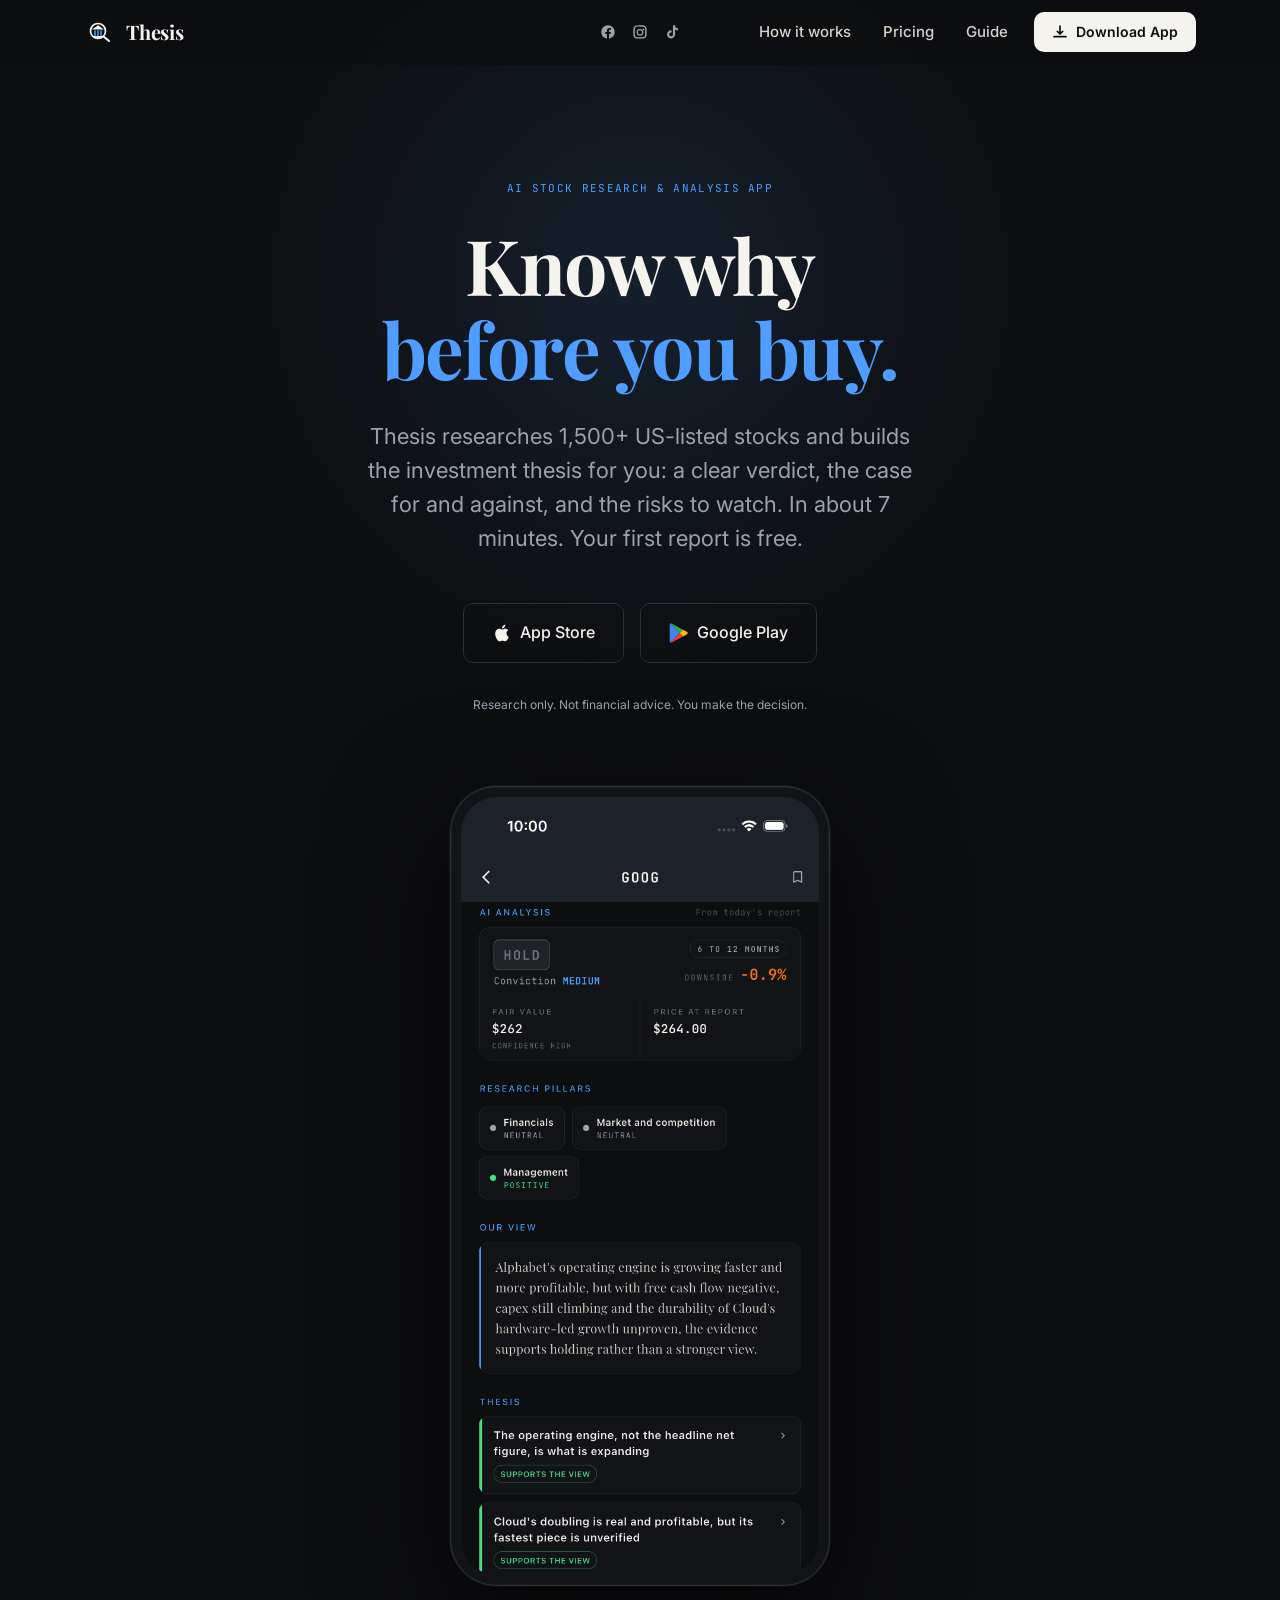
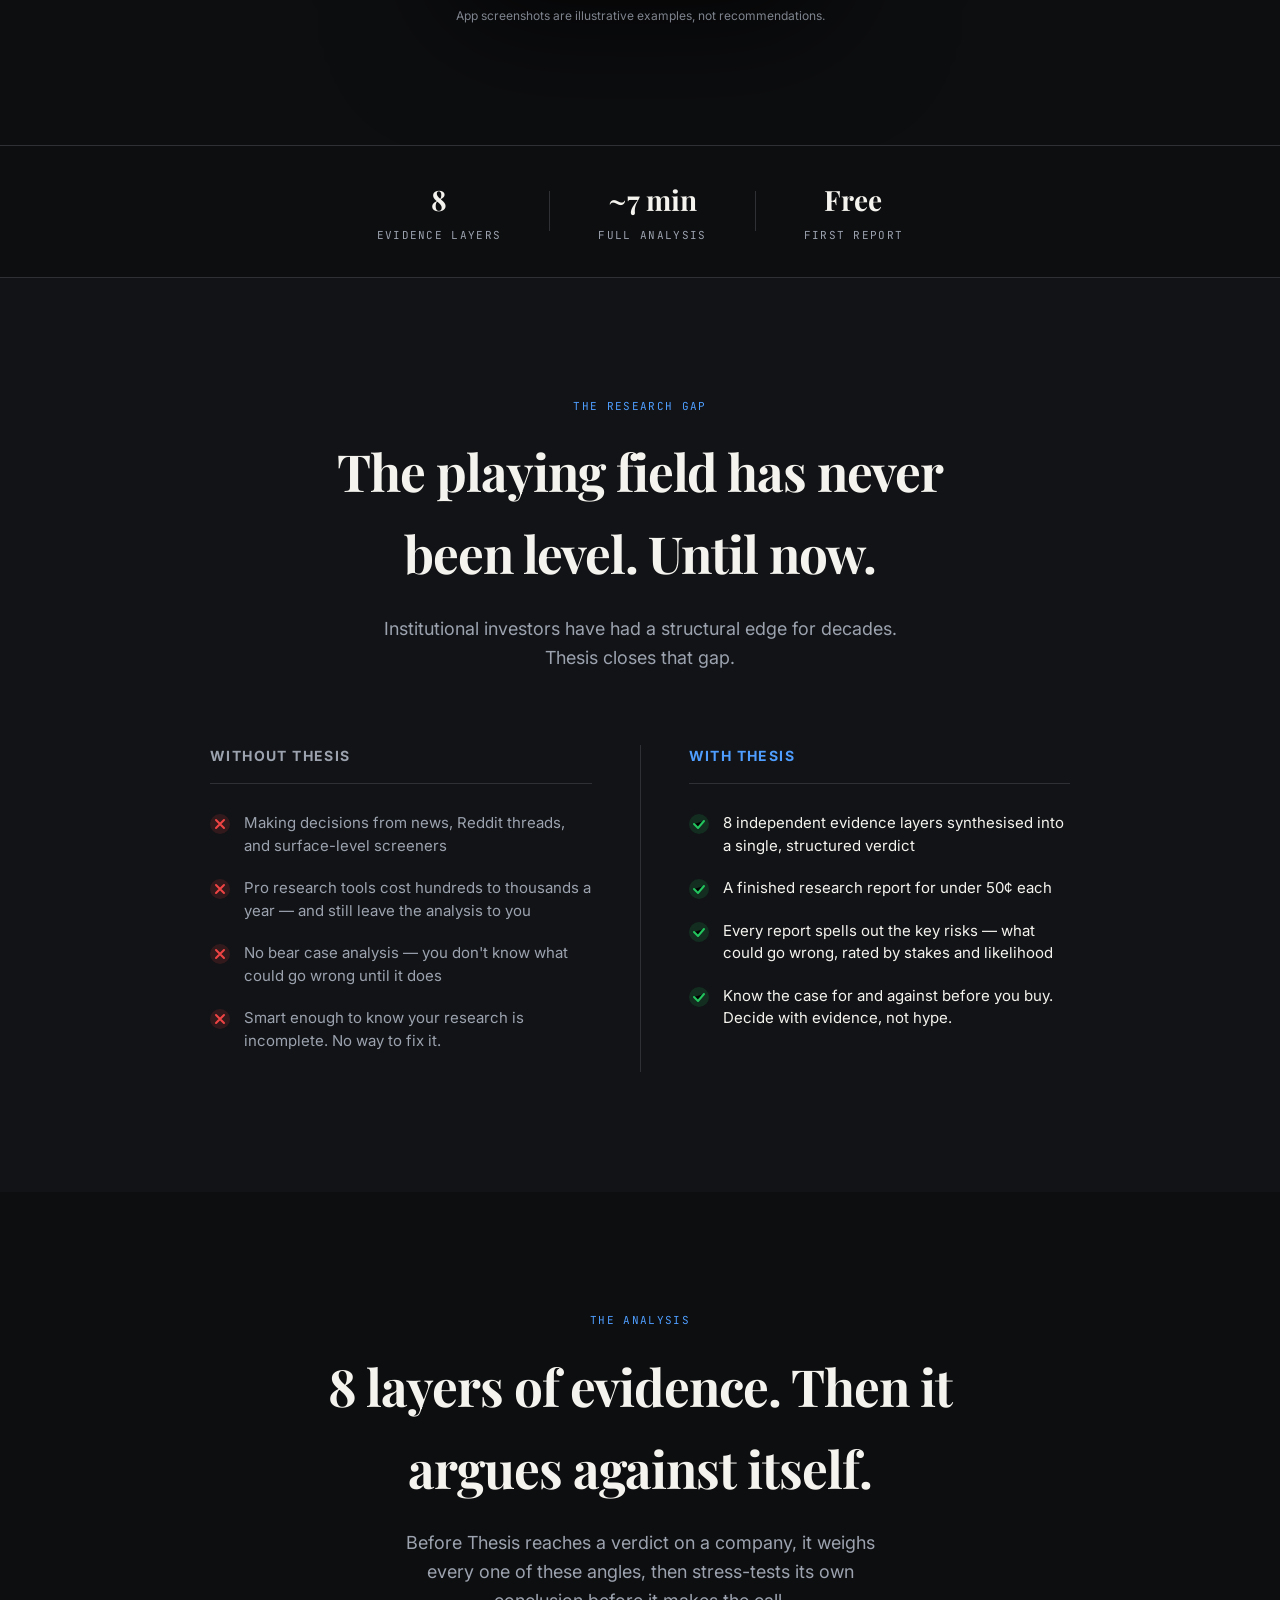
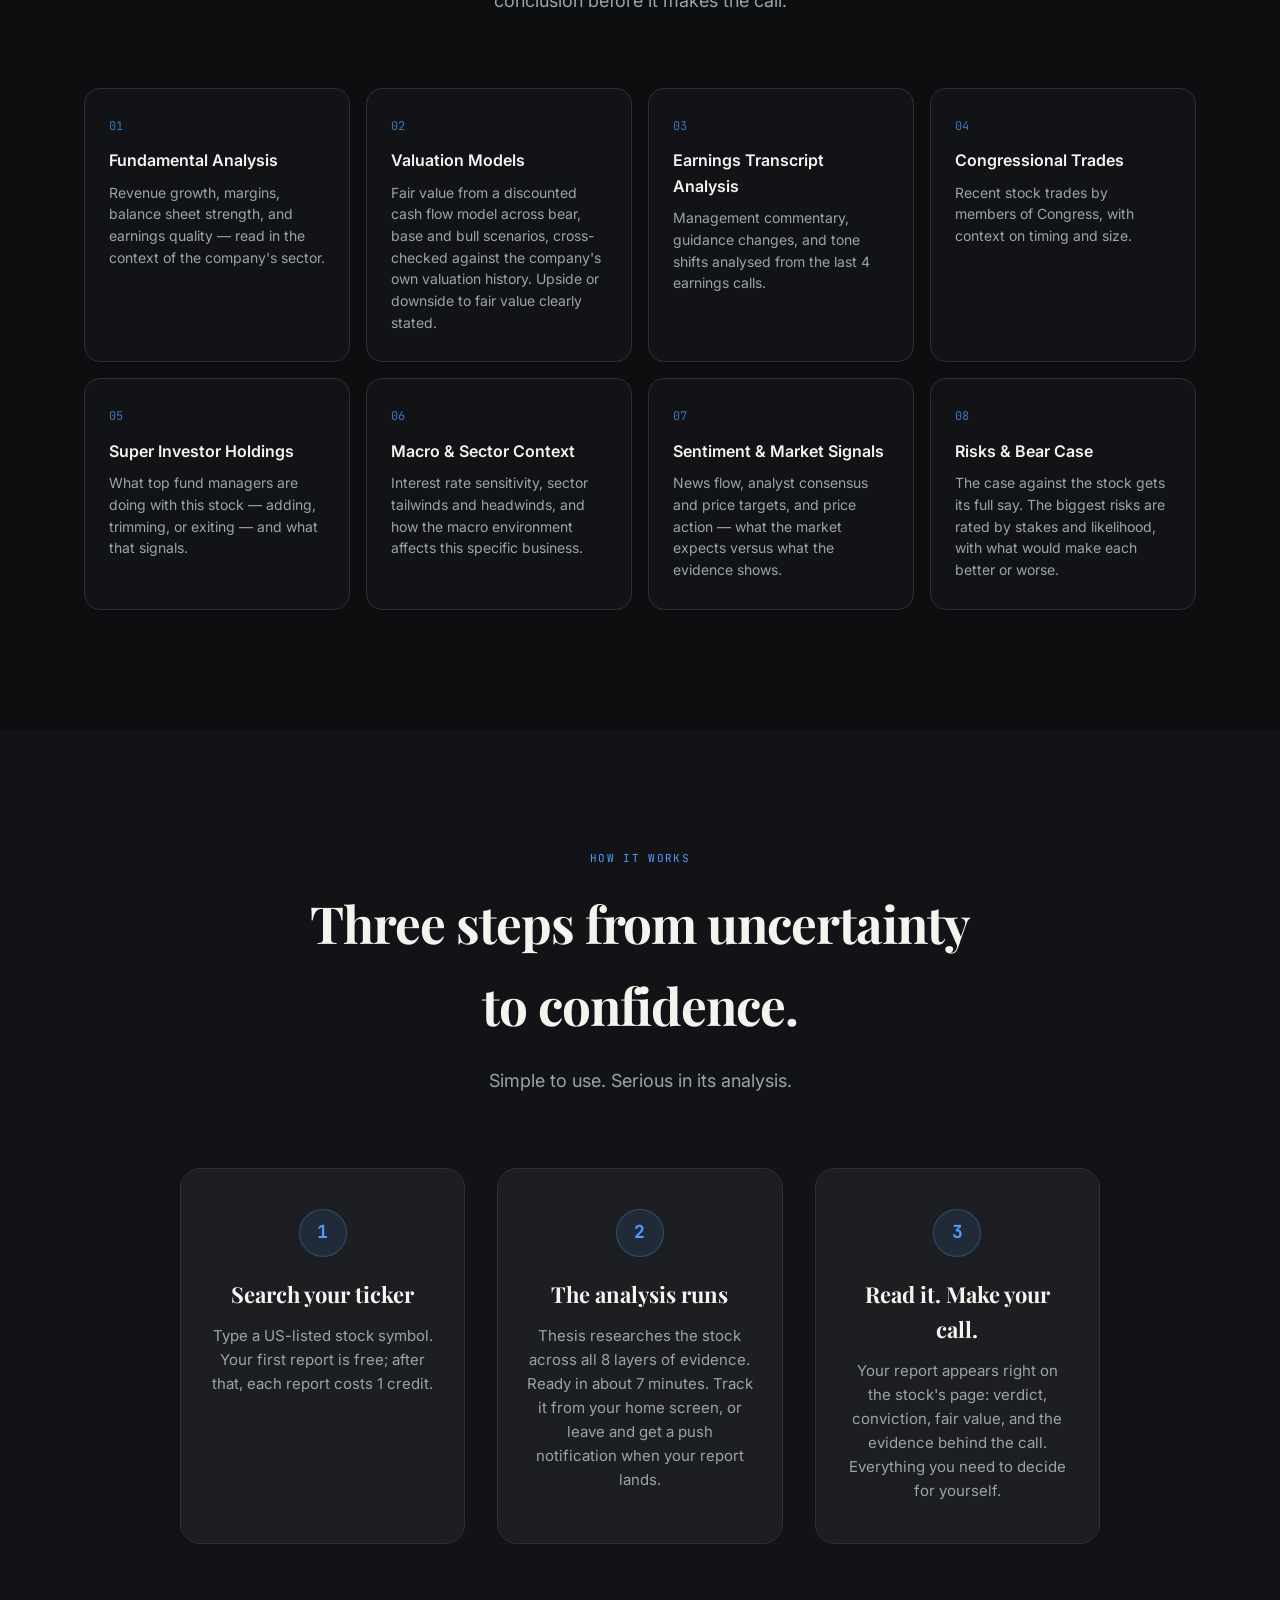
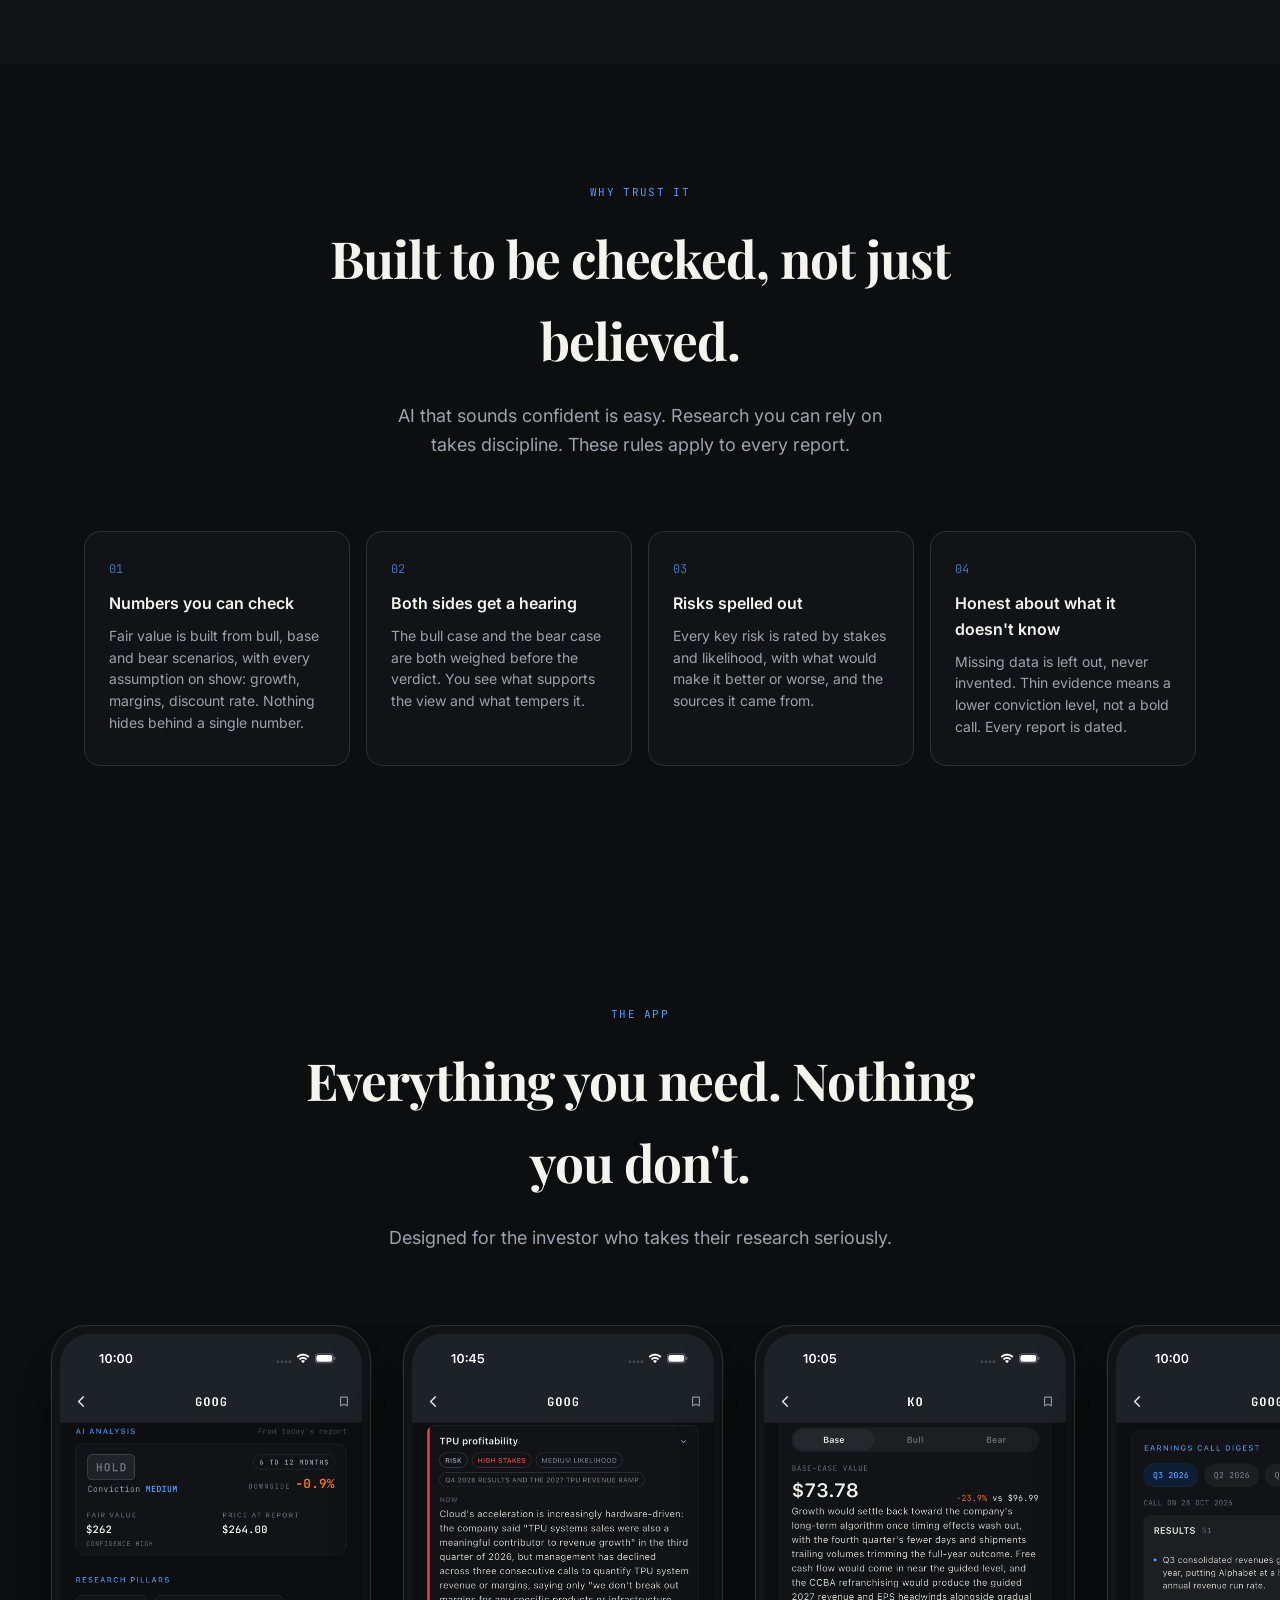
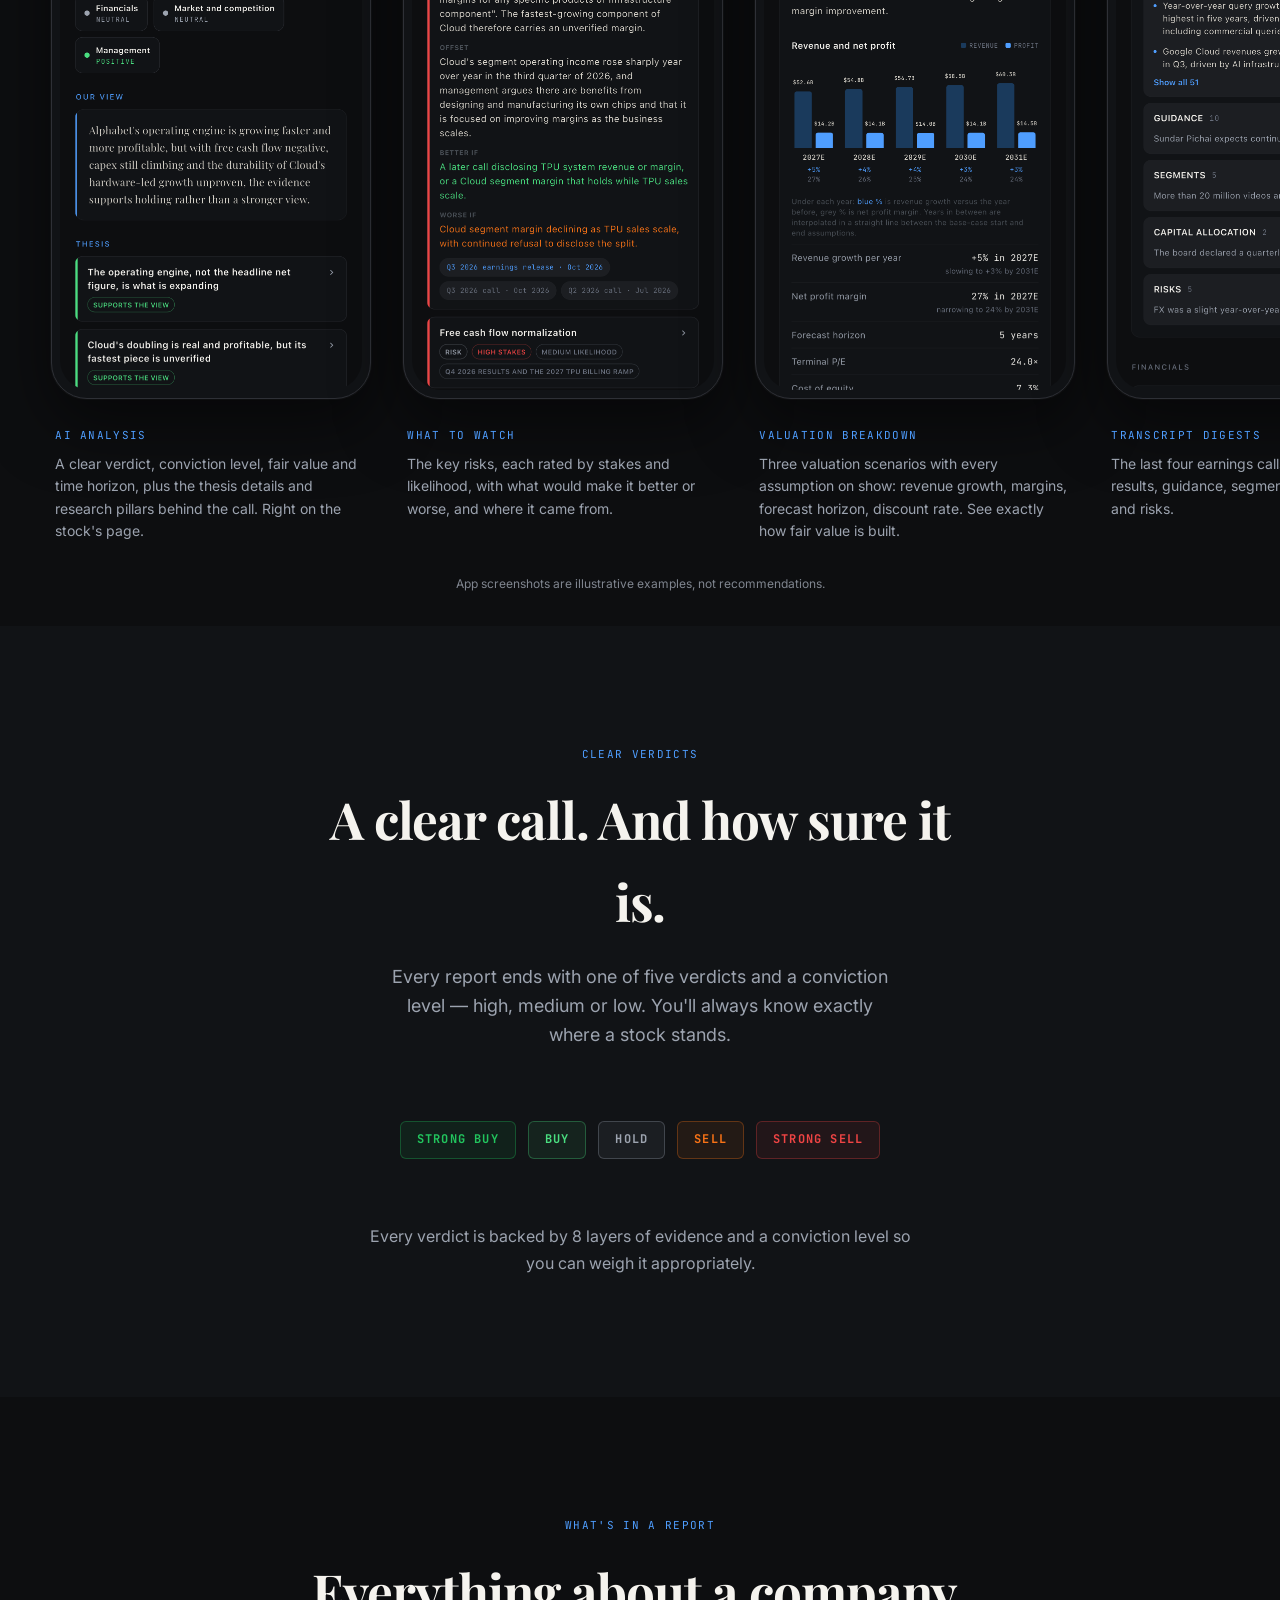
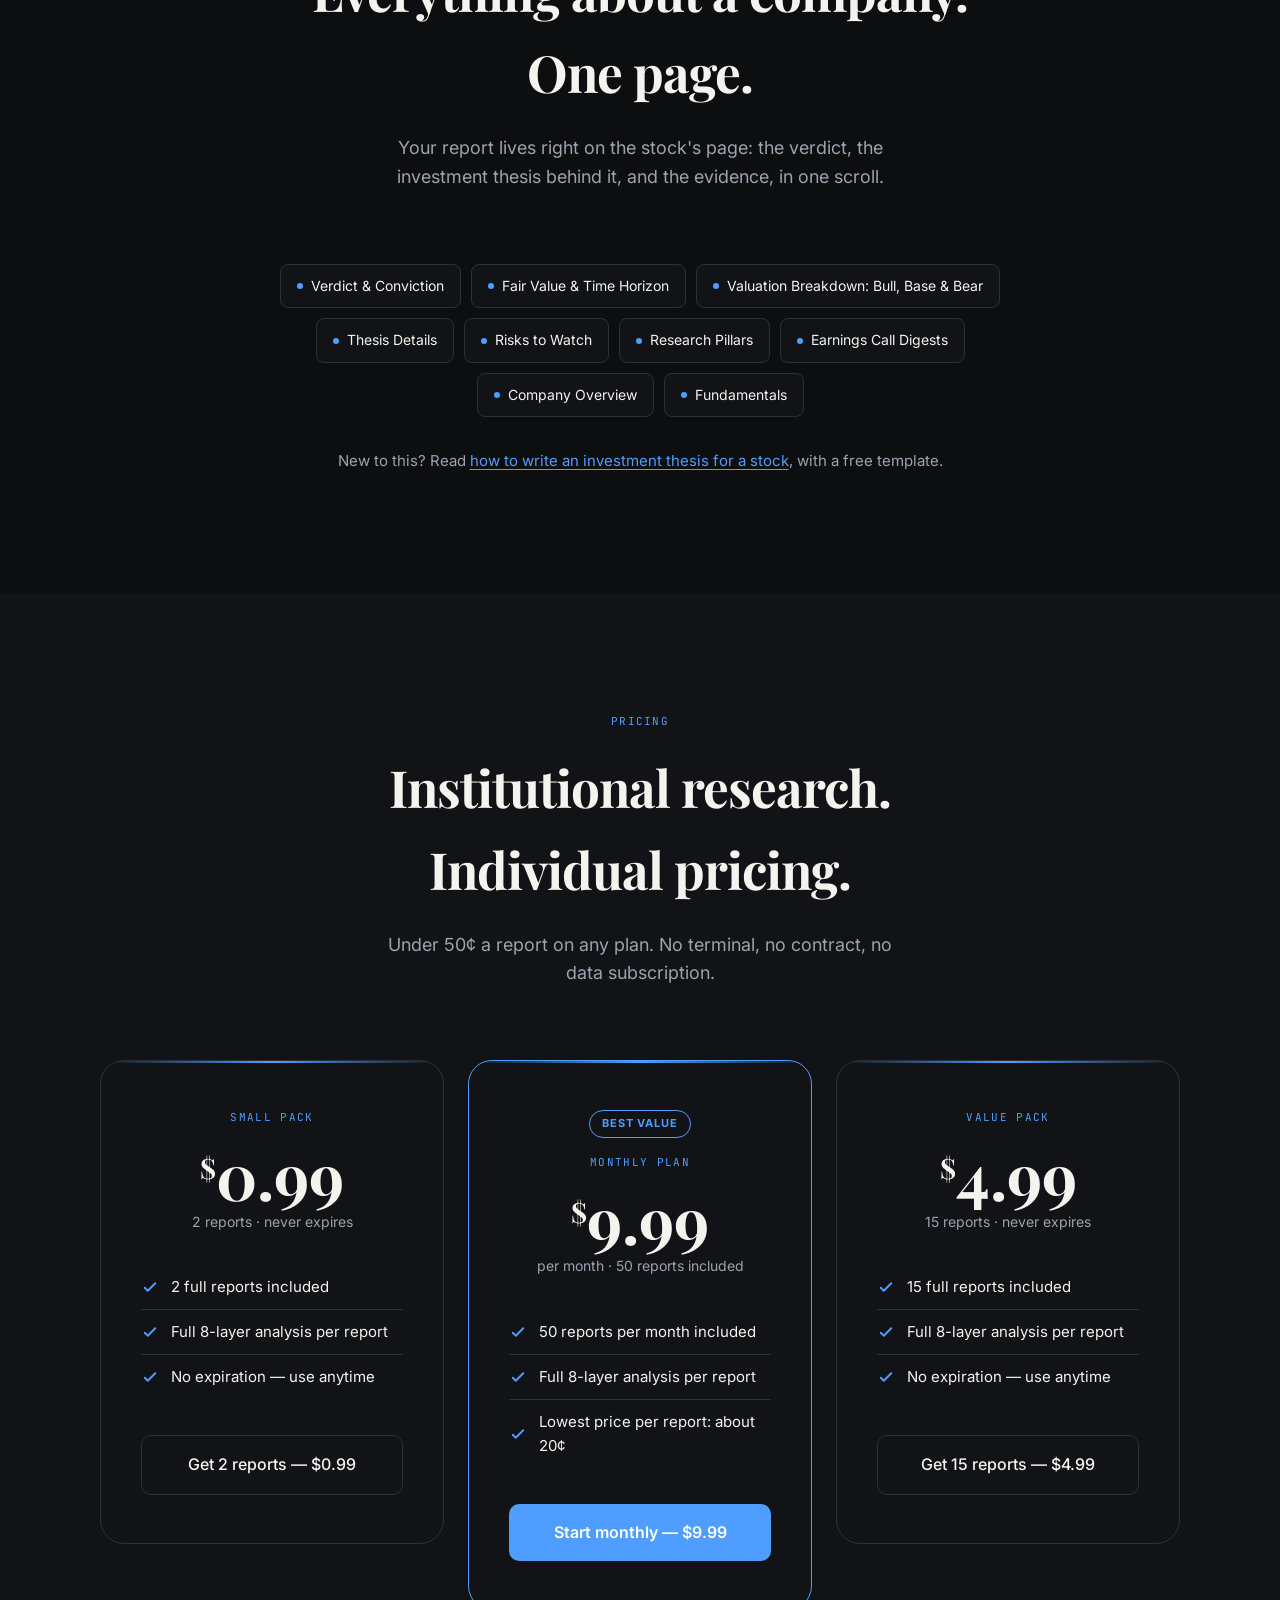
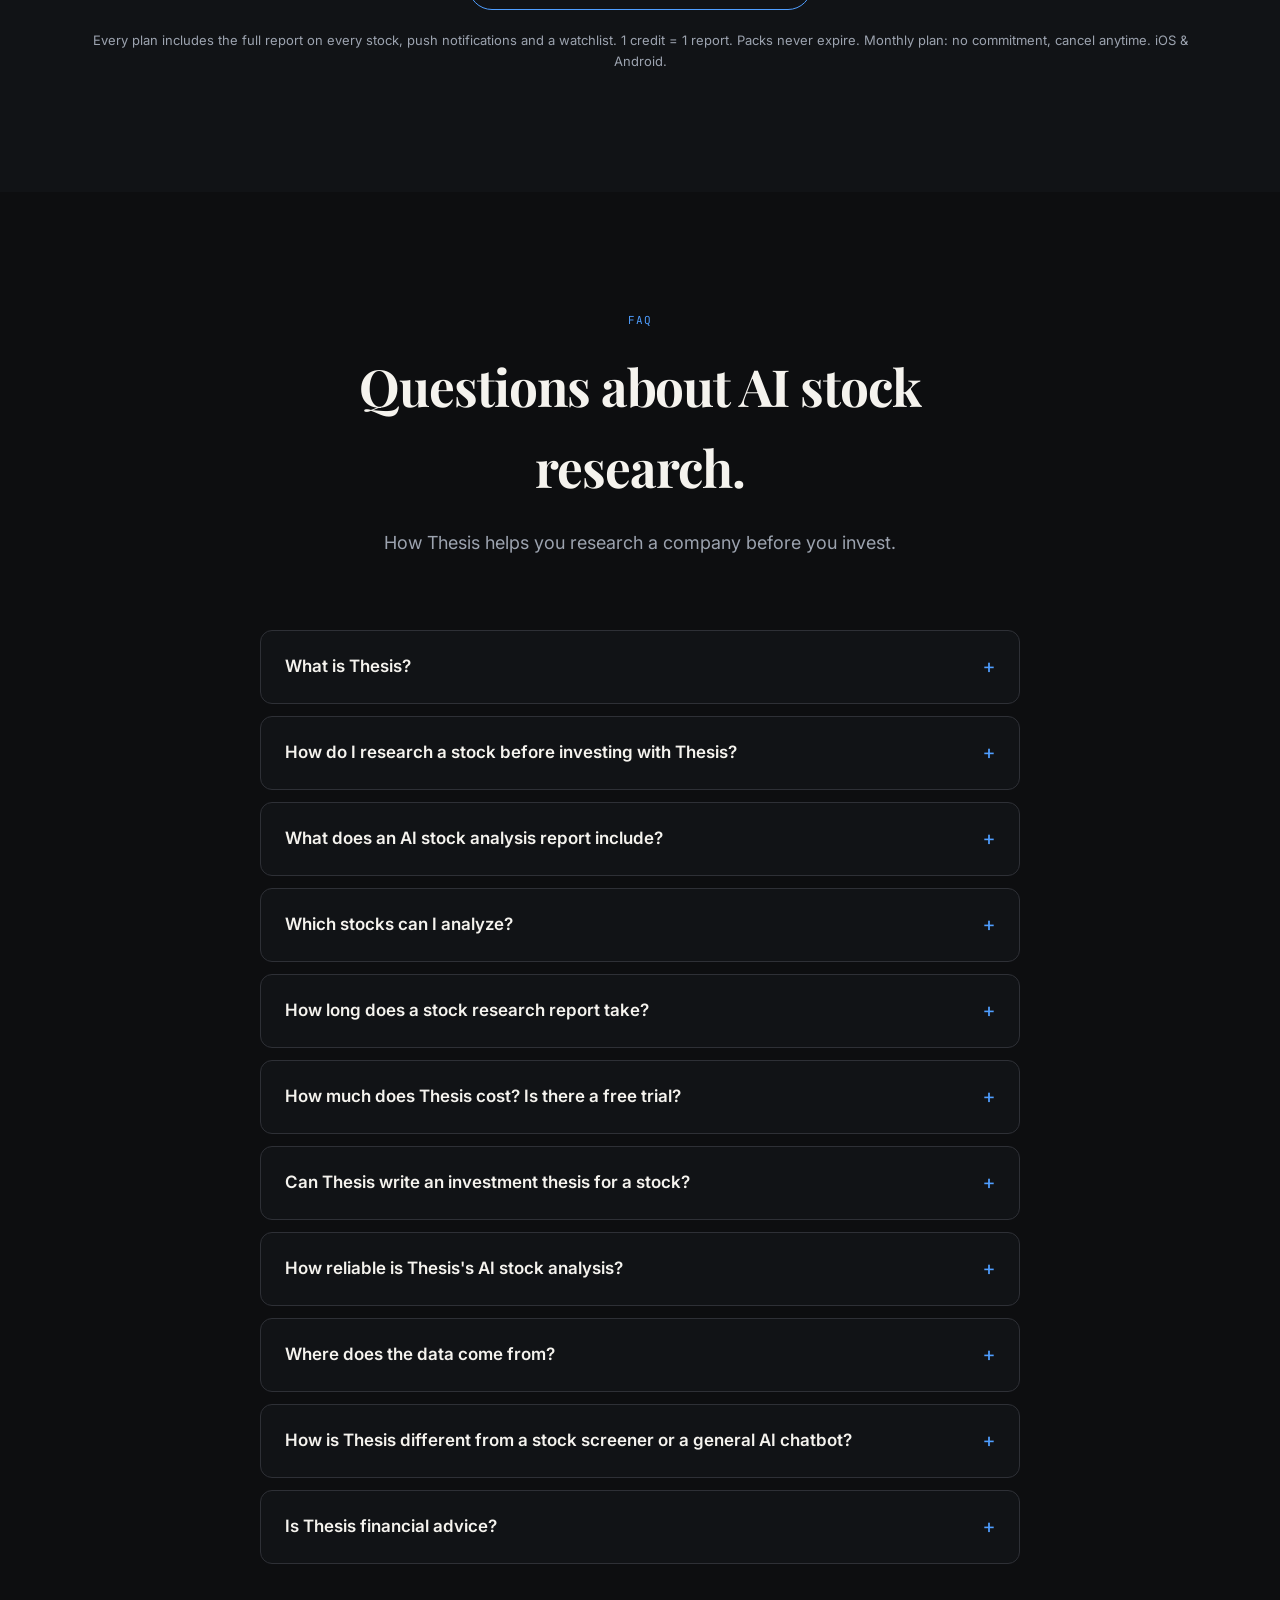
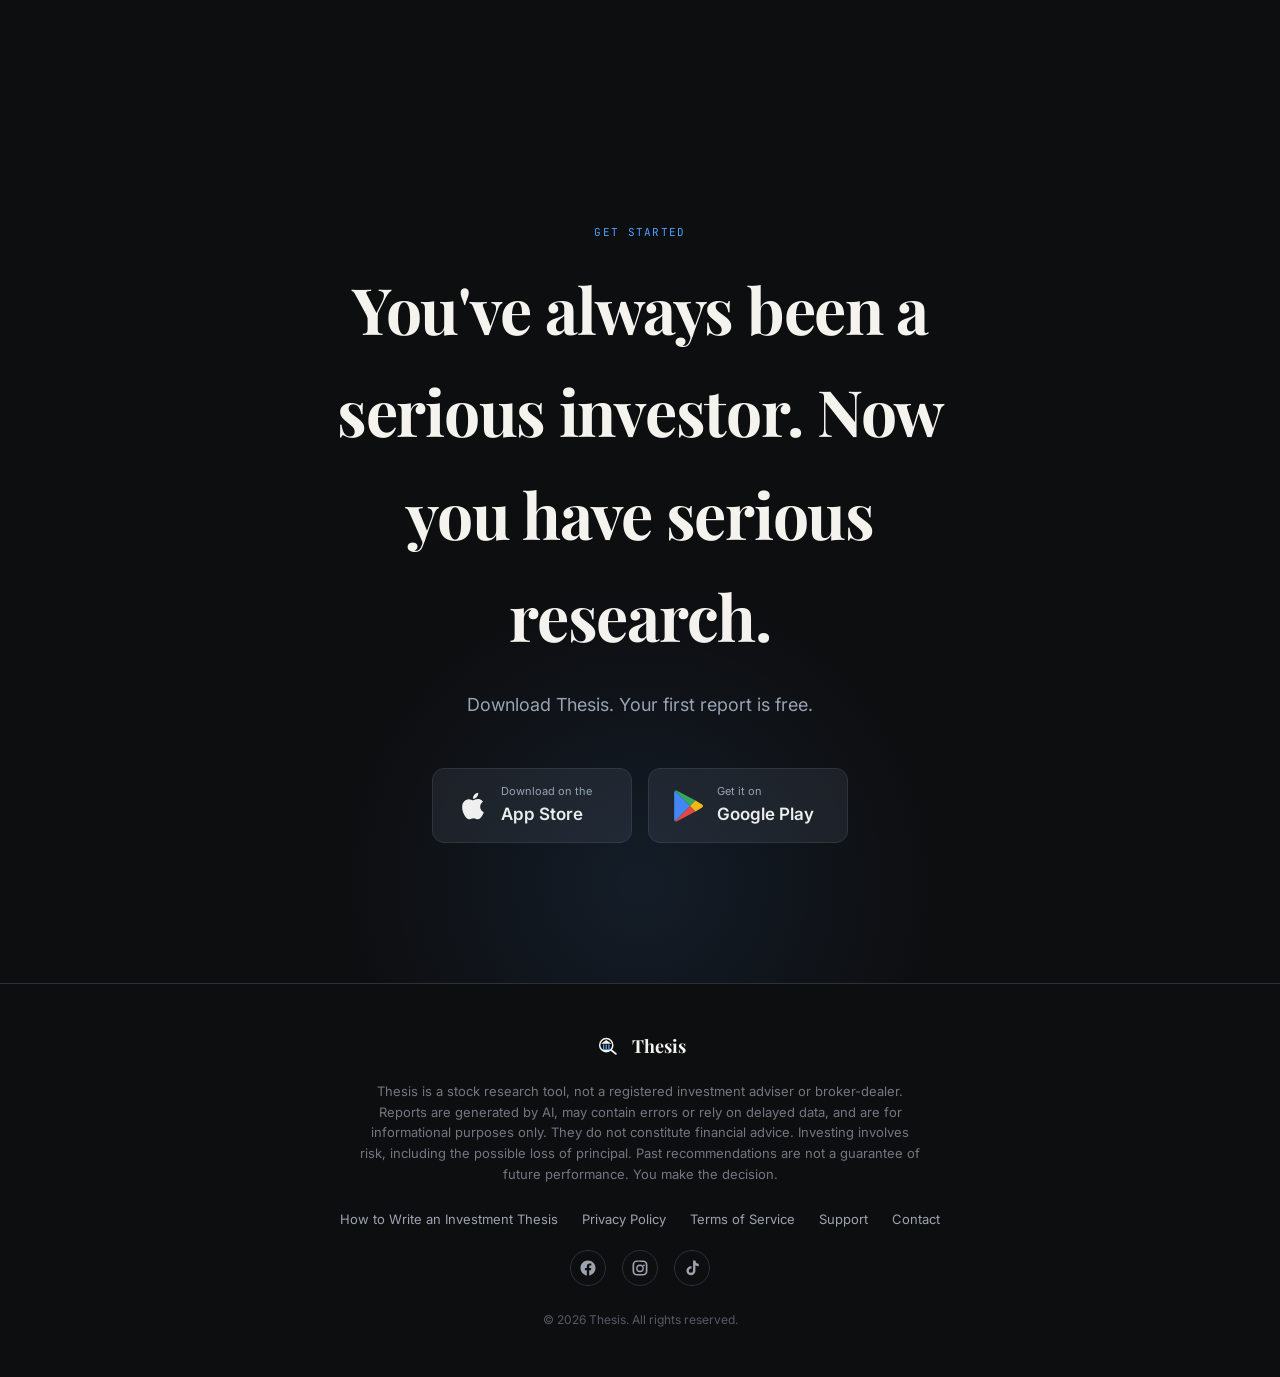
==== commit 2081844c: "Fix screenshot strip gaps, relative links, production domain - Screenshot strip runs edge to edge: f" ====
--- a/index.html
+++ b/index.html
@@ -11,7 +11,7 @@
   <meta name="robots" content="index, follow, max-image-preview:large" />
   <meta name="author" content="Thesis" />
   <meta name="theme-color" content="#0D0E10" />
-  <link rel="canonical" href="https://aistockresearch.vercel.app/" />
+  <link rel="canonical" href="https://thesisstocks.vercel.app/" />
 
   <!-- iOS Smart App Banner (Safari shows an "Open / Get" banner for the App Store app) -->
   <meta name="apple-itunes-app" content="app-id=6782422725" />
@@ -19,11 +19,11 @@
   <!-- Open Graph -->
   <meta property="og:type"         content="website" />
   <meta property="og:site_name"    content="Thesis" />
-  <meta property="og:url"          content="https://aistockresearch.vercel.app/" />
+  <meta property="og:url"          content="https://thesisstocks.vercel.app/" />
   <meta property="og:locale"       content="en_US" />
   <meta property="og:title"        content="Thesis: AI Stock Research App" />
   <meta property="og:description"  content="Research US-listed stocks in minutes. Fundamentals, earnings call digests, a bull/base/bear valuation, key risks and a clear verdict. Your first report is free." />
-  <meta property="og:image"        content="https://aistockresearch.vercel.app/assets/og-image.png" />
+  <meta property="og:image"        content="https://thesisstocks.vercel.app/assets/og-image.png" />
   <meta property="og:image:width"  content="1200" />
   <meta property="og:image:height" content="630" />
   <meta property="og:image:alt"    content="Thesis AI stock research app showing a GOOG HOLD verdict with conviction level and fair value" />
@@ -32,7 +32,7 @@
   <meta name="twitter:card"        content="summary_large_image" />
   <meta name="twitter:title"       content="Thesis: AI Stock Research App" />
   <meta name="twitter:description" content="Research US-listed stocks in minutes. 8 layers of evidence, the key risks, and a clear verdict. Your first report is free." />
-  <meta name="twitter:image"       content="https://aistockresearch.vercel.app/assets/og-image.png" />
+  <meta name="twitter:image"       content="https://thesisstocks.vercel.app/assets/og-image.png" />
   <meta name="twitter:image:alt"   content="Thesis AI stock research app showing a GOOG HOLD verdict with conviction level and fair value" />
 
   <!-- Structured data: lets search engines understand the brand, the app, and the FAQ -->
@@ -42,10 +42,10 @@
     "@graph": [
       {
         "@type": "Organization",
-        "@id": "https://aistockresearch.vercel.app/#organization",
+        "@id": "https://thesisstocks.vercel.app/#organization",
         "name": "Thesis",
-        "url": "https://aistockresearch.vercel.app/",
-        "logo": "https://aistockresearch.vercel.app/assets/app-icon.svg",
+        "url": "https://thesisstocks.vercel.app/",
+        "logo": "https://thesisstocks.vercel.app/assets/app-icon.svg",
         "email": "investormind.stock@gmail.com",
         "sameAs": [
           "https://www.facebook.com/profile.php?id=61592300060480",
@@ -57,36 +57,36 @@
       },
       {
         "@type": "WebSite",
-        "@id": "https://aistockresearch.vercel.app/#website",
-        "url": "https://aistockresearch.vercel.app/",
+        "@id": "https://thesisstocks.vercel.app/#website",
+        "url": "https://thesisstocks.vercel.app/",
         "name": "Thesis: AI Stock Research",
-        "publisher": { "@id": "https://aistockresearch.vercel.app/#organization" },
+        "publisher": { "@id": "https://thesisstocks.vercel.app/#organization" },
         "inLanguage": "en-US"
       },
       {
         "@type": "MobileApplication",
-        "@id": "https://aistockresearch.vercel.app/#app",
+        "@id": "https://thesisstocks.vercel.app/#app",
         "name": "Thesis: AI Stock Research",
         "alternateName": "Thesis",
         "description": "AI stock research and stock analysis app. Search 1,500+ US-listed stocks and get a full research report on each stock page: a clear buy, hold or sell verdict with a conviction level, fair value and time horizon, a valuation breakdown with bull, base and bear scenarios, the thesis details behind the call, the key risks to watch, earnings call digests, a company overview, and ten years of fundamentals.",
         "applicationCategory": "FinanceApplication",
         "operatingSystem": "iOS, Android",
-        "url": "https://aistockresearch.vercel.app/",
-        "image": "https://aistockresearch.vercel.app/assets/og-image.png",
+        "url": "https://thesisstocks.vercel.app/",
+        "image": "https://thesisstocks.vercel.app/assets/og-image.png",
         "screenshot": [
-          "https://aistockresearch.vercel.app/assets/app-01-analysis.png",
-          "https://aistockresearch.vercel.app/assets/app-06-scenarios.png",
-          "https://aistockresearch.vercel.app/assets/app-07-risks.png",
-          "https://aistockresearch.vercel.app/assets/app-02-earnings.png",
-          "https://aistockresearch.vercel.app/assets/app-03-business.png",
-          "https://aistockresearch.vercel.app/assets/app-04-financials.png",
-          "https://aistockresearch.vercel.app/assets/app-05-home.png"
+          "https://thesisstocks.vercel.app/assets/app-01-analysis.png",
+          "https://thesisstocks.vercel.app/assets/app-06-scenarios.png",
+          "https://thesisstocks.vercel.app/assets/app-07-risks.png",
+          "https://thesisstocks.vercel.app/assets/app-02-earnings.png",
+          "https://thesisstocks.vercel.app/assets/app-03-business.png",
+          "https://thesisstocks.vercel.app/assets/app-04-financials.png",
+          "https://thesisstocks.vercel.app/assets/app-05-home.png"
         ],
         "installUrl": [
           "https://apps.apple.com/us/app/thesis-ai-stock-research/id6782422725",
           "https://play.google.com/store/apps/details?id=com.stockanalyzer.stock_analyzer_ai"
         ],
-        "publisher": { "@id": "https://aistockresearch.vercel.app/#organization" },
+        "publisher": { "@id": "https://thesisstocks.vercel.app/#organization" },
         "offers": {
           "@type": "AggregateOffer",
           "priceCurrency": "USD",
@@ -97,7 +97,7 @@
       },
       {
         "@type": "FAQPage",
-        "@id": "https://aistockresearch.vercel.app/#faq",
+        "@id": "https://thesisstocks.vercel.app/#faq",
         "mainEntity": [
           {
             "@type": "Question",
@@ -176,7 +176,7 @@
   <!-- ═══════════════════════════════════ NAV ═══════════════════════════════════ -->
   <nav>
     <div class="nav-inner">
-      <a href="/" class="nav-logo" aria-label="Thesis home">
+      <a href="./" class="nav-logo" aria-label="Thesis home">
         <img src="assets/app-icon.svg" class="logo-icon" alt="" width="32" height="32" />
         <span class="nav-wordmark">Thesis</span>
       </a>
@@ -194,9 +194,9 @@
       </div>
 
       <div class="nav-right">
-        <a href="/#how-it-works" class="nav-link nav-link-how">How it works</a>
-        <a href="/#pricing" class="nav-link">Pricing</a>
-        <a href="/how-to-write-an-investment-thesis/" class="nav-link nav-link-guide">Guide</a>
+        <a href="#how-it-works" class="nav-link nav-link-how">How it works</a>
+        <a href="#pricing" class="nav-link">Pricing</a>
+        <a href="how-to-write-an-investment-thesis/" class="nav-link nav-link-guide">Guide</a>
         <a href="#download" class="nav-cta" aria-label="Download App">
           <svg width="16" height="16" fill="none" viewBox="0 0 24 24" stroke="currentColor" stroke-width="2.5">
             <path d="M12 3v12m0 0-4-4m4 4 4-4M3 19h18" stroke-linecap="round" stroke-linejoin="round"/>
@@ -653,7 +653,7 @@
         <div class="report-tab"><div class="tab-dot"></div> Fundamentals</div>
       </div>
 
-      <p class="report-guide-link">New to this? Read <a href="/how-to-write-an-investment-thesis/">how to write an investment thesis for a stock</a>, with a free template.</p>
+      <p class="report-guide-link">New to this? Read <a href="how-to-write-an-investment-thesis/">how to write an investment thesis for a stock</a>, with a free template.</p>
     </div>
   </section>
 
@@ -878,7 +878,7 @@
       </p>
 
       <div class="footer-links">
-        <a href="/how-to-write-an-investment-thesis/">How to Write an Investment Thesis</a>
+        <a href="how-to-write-an-investment-thesis/">How to Write an Investment Thesis</a>
         <a href="https://codecameo.github.io/stockanalyzerai-legal/privacy_policy.html">Privacy Policy</a>
         <a href="https://codecameo.github.io/stockanalyzerai-legal/terms_of_service.html">Terms of Service</a>
         <a href="mailto:investormind.stock@gmail.com">Support</a>
--- a/style.css
+++ b/style.css
@@ -823,6 +823,8 @@
 /* ── SCREENSHOTS SECTION ── */
 .screenshots-section {
   padding: var(--section-pad);
+  padding-left: 0;   /* strip runs edge to edge; the track has its own inset */
+  padding-right: 0;
   padding-bottom: 0;
   overflow: hidden;
 }
@@ -841,7 +843,7 @@
 .screenshots-track {
   display: flex;
   gap: 32px;
-  padding: 0 max(24px, calc((100vw - 1160px) / 2));
+  padding: 0 clamp(24px, 4vw, 64px);
   width: max-content;
 }
 
